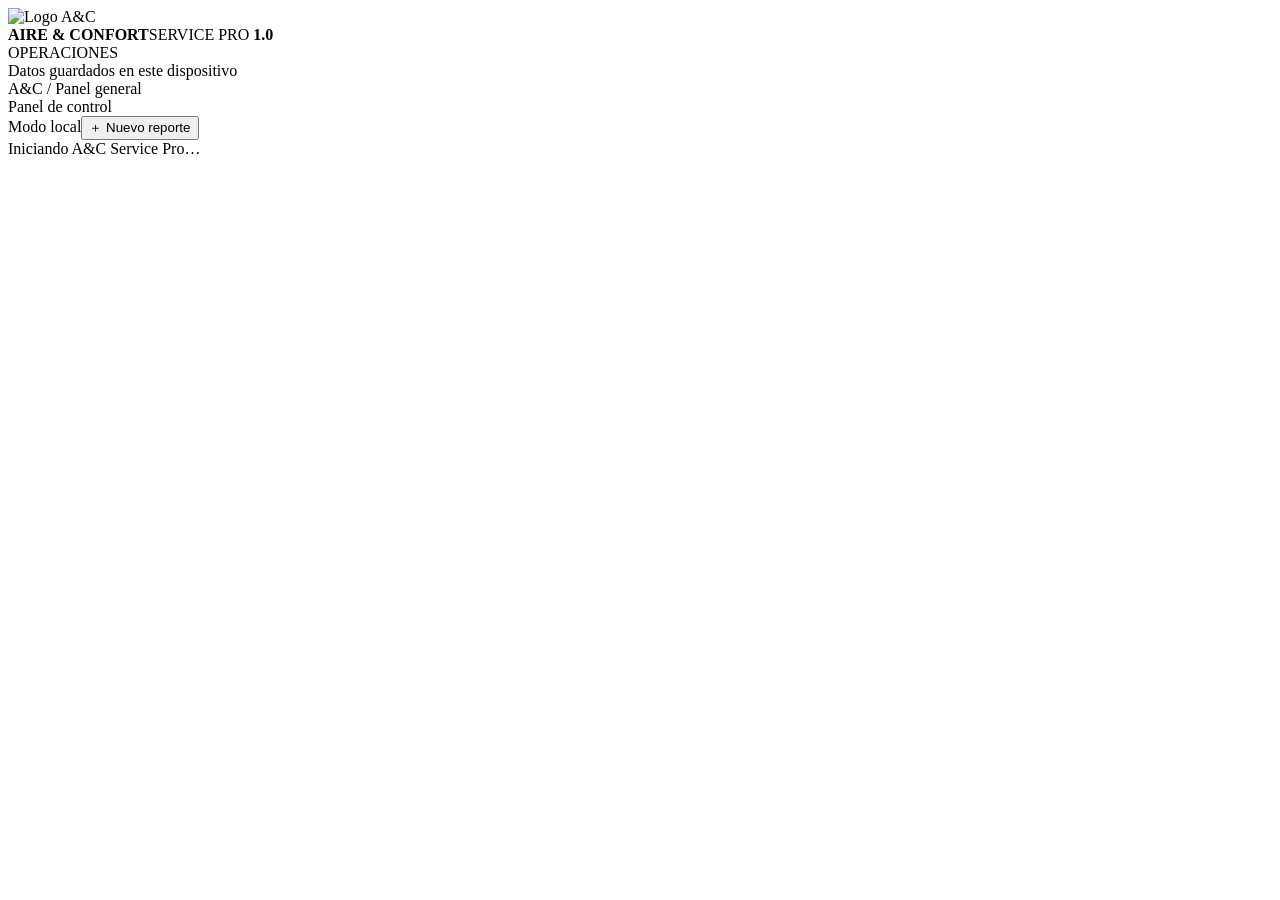
==== index.html @ eadeb7ac "Add files via upload" ====
<!doctype html>
<html lang="es">
<head>
  <meta charset="utf-8">
  <meta name="viewport" content="width=device-width,initial-scale=1,viewport-fit=cover">
  <meta name="theme-color" content="#081426">
  <meta name="description" content="Aire Acondicionado y Confort: reportes de servicio HVAC con respaldo fotográfico, firmas y control de clientes. Funciona sin conexión.">
  <meta name="application-name" content="A&C Service Pro">
  <meta name="apple-mobile-web-app-capable" content="yes">
  <meta name="apple-mobile-web-app-status-bar-style" content="black-translucent">
  <link rel="manifest" href="manifest.webmanifest">
  <link rel="icon" href="assets/icon.svg" type="image/svg+xml">
  <link rel="stylesheet" href="styles.css">
  <title>A&C Service Pro · Aire Acondicionado y Confort</title>
</head>
<body>
  <div id="app">
    <aside class="sidebar" id="sidebar">
      <div class="brand-box">
        <div class="logo-wrapper"><img src="assets/icon.svg" alt="Logo A&C"></div>
        <div class="brand-name"><strong>AIRE & CONFORT</strong><span>SERVICE PRO <b>1.0</b></span></div>
      </div>
      <div class="side-caption">OPERACIONES</div>
      <nav class="side-nav" aria-label="Menú principal" id="desktopNav"></nav>
      <div class="side-spacer"></div>
      <div class="side-bottom"><span class="connection-dot"></span> <span>Datos guardados en este dispositivo</span></div>
    </aside>
    <div class="workspace">
      <header class="topbar">
        <div class="top-heading"><div class="crumb">A&C / <span id="crumbCurrent">Panel general</span></div><div class="top-title" id="topTitle">Panel de control</div></div>
        <div class="top-right"><span class="offline-chip" title="Funciona sin internet"><span class="connection-dot"></span> Modo local</span><button class="btn btn-primary top-create" data-action="new-report"><span>＋</span> Nuevo reporte</button></div>
      </header>
      <main class="main-content" id="mainContent"><div class="loading">Iniciando A&C Service Pro…</div></main>
    </div>
    <nav class="mobile-nav" aria-label="Navegación inferior" id="mobileNav"></nav>
    <div id="toast" class="toast" role="status" aria-live="polite"></div>
    <div id="printArea" aria-hidden="true"></div>
  </div>
  <script src="app.js" defer></script>
</body>
</html>
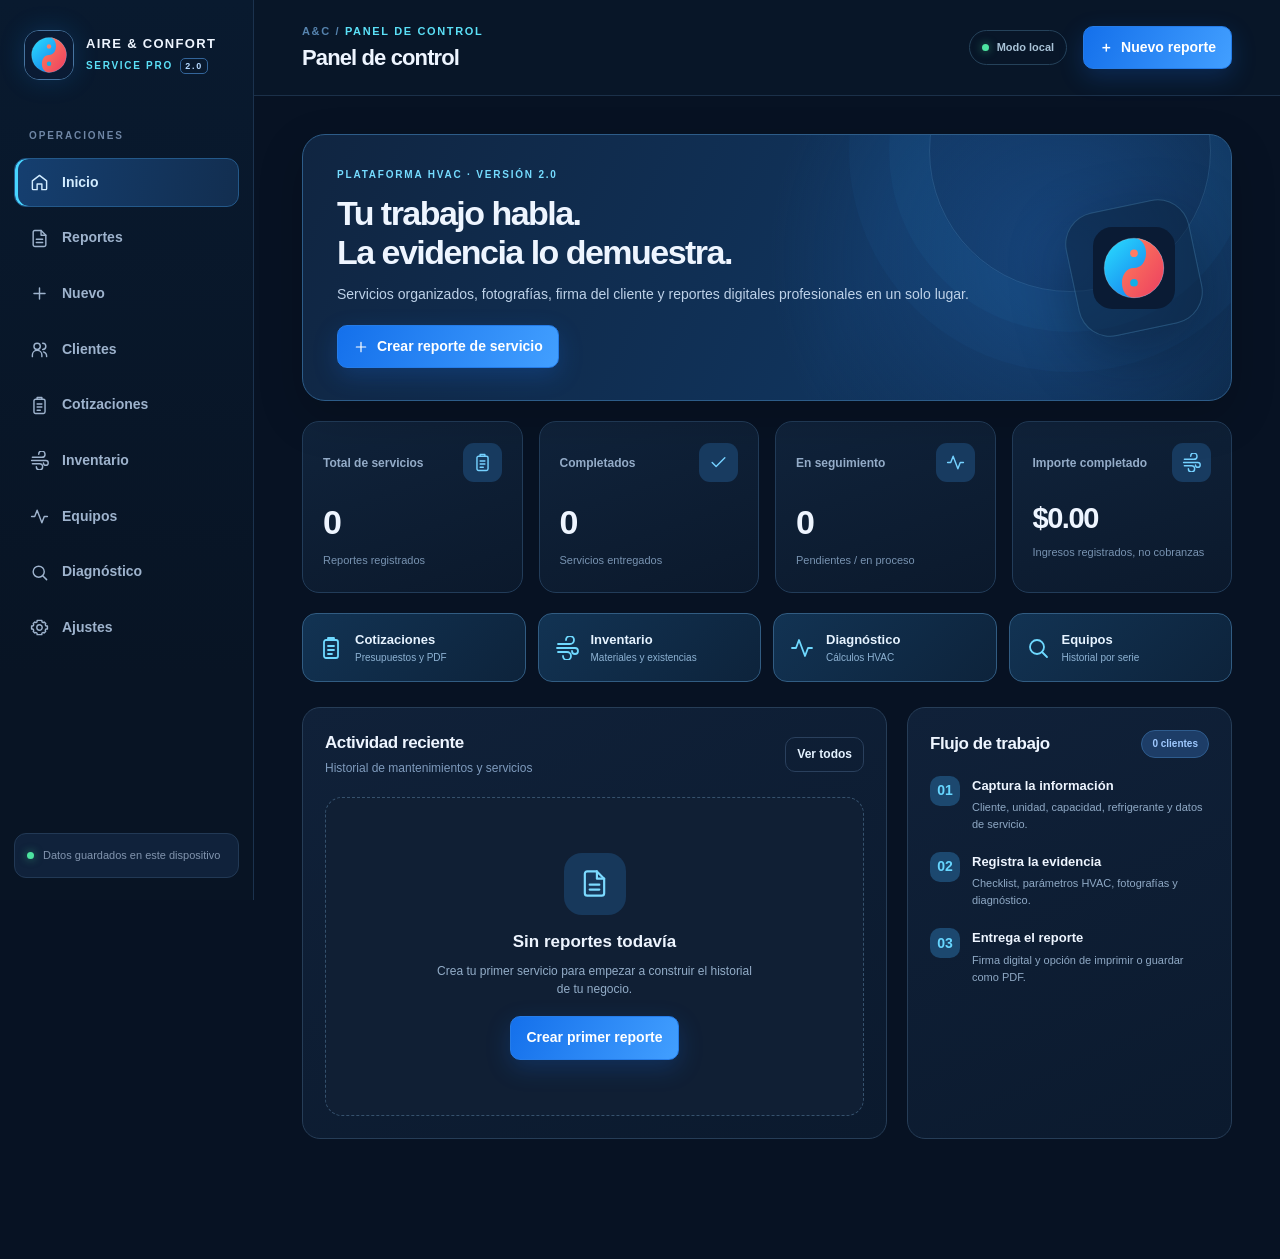
==== commit e18549eb: "Add files via upload" ====
--- a/index.html
+++ b/index.html
@@ -9,16 +9,34 @@
   <meta name="apple-mobile-web-app-capable" content="yes">
   <meta name="apple-mobile-web-app-status-bar-style" content="black-translucent">
   <link rel="manifest" href="manifest.webmanifest">
-  <link rel="icon" href="assets/icon.svg" type="image/svg+xml">
-  <link rel="stylesheet" href="styles.css">
-  <title>A&C Service Pro · Aire Acondicionado y Confort</title>
+  <link rel="icon" href="[data-uri]" type="image/svg+xml">
+  <style>
+:root{--bg:#071223;--side:#091629;--surface:#0d1b30;--surface-2:#11223a;--surface-3:#172c46;--stroke:#263a56;--muted:#95abc5;--ink:#eef5ff;--cyan:#5be0f7;--blue:#398bf9;--royal:#2469ed;--green:#4de4a0;--amber:#ffc873;--red:#ff6880;--radius:18px;--shadow:0 16px 45px rgba(0,0,0,.18)}
+*{box-sizing:border-box}html{min-height:100%;scroll-behavior:smooth}body{margin:0;background:var(--bg);color:var(--ink);font:14px/1.55 Inter,-apple-system,BlinkMacSystemFont,"Segoe UI",Roboto,Arial,sans-serif}button,input,textarea,select{font:inherit}button{cursor:pointer}a{color:inherit;text-decoration:none}img{max-width:100%}button:focus-visible,input:focus-visible,textarea:focus-visible,select:focus-visible{outline:2px solid var(--cyan);outline-offset:3px}h1,h2,h3,p{margin-top:0}.muted{color:var(--muted)}.small{font-size:12px}.hide{display:none!important}.mono{font-variant-numeric:tabular-nums;letter-spacing:.02em}.overline{font-size:10px;letter-spacing:.18em;text-transform:uppercase;color:var(--muted);font-weight:800}.sidebar{width:254px;position:fixed;inset:0 auto 0 0;display:flex;flex-direction:column;background:linear-gradient(180deg,#091a2f,#081424 75%);border-right:1px solid #1b324e;padding:30px 14px 22px;z-index:30}.brand-box{display:flex;gap:12px;align-items:center;padding:0 10px;margin-bottom:48px}.logo-wrapper{height:50px;width:50px;border:1px solid #4774a0;box-shadow:0 0 26px #1594ff2e;border-radius:15px;overflow:hidden;flex-shrink:0}.logo-wrapper img{width:100%;height:100%}.brand-name{min-width:0;line-height:1.45}.brand-name strong{display:block;white-space:nowrap;letter-spacing:.1em;font-size:13px}.brand-name span{font-size:10px;color:var(--cyan);letter-spacing:.17em;font-weight:800}.brand-name b{border:1px solid #33659a;border-radius:5px;font-size:9px;padding:2px 4px;margin-left:3px;color:#b5d9ff}.side-caption{padding:0 15px 14px;font-size:10px;letter-spacing:.19em;color:#6f86a5;font-weight:800}.side-nav{display:grid;gap:6px}.nav-item{width:100%;display:flex;align-items:center;gap:13px;padding:13px 15px;border:1px solid transparent;background:transparent;color:#9eb3cd;text-align:left;border-radius:12px;font-weight:650}.nav-item:hover{background:#132743;color:white}.nav-item.active{color:#d2ecff;background:linear-gradient(100deg,#153f70,#122e50);border-color:#24598a;box-shadow:inset 3px 0 0 #48d5ff}.nav-item svg{width:19px;height:19px}.side-spacer{flex:1}.side-bottom{font-size:11px;color:#8295af;display:flex;align-items:center;gap:9px;background:#10223b;padding:13px 12px;border:1px solid #223955;border-radius:12px}.connection-dot{display:inline-block;width:7px;height:7px;background:var(--green);border-radius:50%;box-shadow:0 0 8px #46e39988;flex-shrink:0}.workspace{min-height:100vh;margin-left:254px}.topbar{min-height:96px;border-bottom:1px solid #1b3049;display:flex;align-items:center;justify-content:space-between;padding:23px clamp(20px,4vw,48px);background:#09172abf;gap:18px}.crumb{font-size:11px;text-transform:uppercase;letter-spacing:.15em;font-weight:800;color:#5683ae}.crumb span{color:var(--cyan)}.top-title{font-size:22px;font-weight:800;letter-spacing:-.04em;line-height:1.2;margin-top:5px}.top-right{display:flex;align-items:center;gap:16px}.offline-chip{display:inline-flex;align-items:center;gap:8px;border:1px solid #25425a;color:#a9c3d7;padding:8px 12px;border-radius:999px;font-size:11px;font-weight:700}.main-content{max-width:1460px;margin:0 auto;padding:clamp(18px,3vw,40px) clamp(18px,4vw,48px) 100px}.btn{border:1px solid #345273;background:#162e4d;color:#e4f2ff;border-radius:10px;padding:10px 15px;min-height:41px;display:inline-flex;align-items:center;justify-content:center;gap:8px;font-weight:750;transition:.16s}.btn:hover{filter:brightness(1.14);transform:translateY(-1px)}.btn-primary{border-color:#257ce8;background:linear-gradient(115deg,#1470eb,#429fff);color:white;box-shadow:0 8px 25px #1979ff35}.btn-success{background:#123e38;color:#7ef5c0;border-color:#1d675b}.btn-danger{border-color:#653348;background:#3b1d31;color:#ff9aaa}.btn-ghost{border-color:#2a405d;background:transparent}.btn-light{background:#f3f7fd;color:#193c63;border-color:#e1e9f5}.btn-sm{padding:7px 11px;min-height:32px;font-size:12px}.btn-icon{width:40px;padding:9px}.btn svg{width:16px;height:16px}.hero{position:relative;overflow:hidden;display:flex;align-items:center;justify-content:space-between;background:radial-gradient(circle at 82% 46%,#1c53969e,transparent 38%),linear-gradient(115deg,#102541,#10335b 60%,#0c2541);border:1px solid #2d5c88;border-radius:23px;padding:32px 34px;min-height:194px;box-shadow:var(--shadow)}.hero:before{content:"";position:absolute;width:280px;height:280px;border:1px solid #73c6f62c;border-radius:50%;right:20px;top:-125px;box-shadow:0 0 0 40px #369deb0d,0 0 0 80px #369deb0a}.hero-copy{position:relative;z-index:1;max-width:650px}.hero .overline{color:#75dcff}.hero h1{font-size:clamp(22px,3.2vw,34px);letter-spacing:-.045em;line-height:1.15;margin:11px 0 12px}.hero p{color:#bed2e9;margin-bottom:19px}.hero-mark{position:relative;z-index:1;display:flex;align-items:center;justify-content:center;background:#0a213a80;width:126px;height:126px;border:1px solid #4c89b563;border-radius:32px;transform:rotate(-12deg);flex-shrink:0;box-shadow:0 20px 60px #040e1d66}.hero-mark img{height:82px;width:82px;transform:rotate(12deg)}.stat-grid{display:grid;grid-template-columns:repeat(4,minmax(0,1fr));gap:16px;margin:20px 0 26px}.stat-card{padding:21px 20px;background:linear-gradient(160deg,#10233b,#0b192c);border:1px solid #223c59;border-radius:17px;min-width:0}.stat-head{display:flex;justify-content:space-between;gap:8px;align-items:center;font-size:12px;color:#94acc8;font-weight:750}.stat-icon{background:#183b60;color:#75d1ff;border-radius:11px;padding:10px;display:grid;place-items:center}.stat-icon svg{width:19px;height:19px}.stat-card strong{font-size:clamp(24px,3vw,34px);letter-spacing:-.05em;display:block;margin-top:14px;font-weight:800}.stat-card>small{color:#7893b1;font-size:11px}.content-grid{display:grid;grid-template-columns:minmax(0,1.8fr) minmax(270px,1fr);gap:20px}.panel{background:linear-gradient(155deg,#102139,#0b1a2e);border:1px solid #263d57;border-radius:18px;padding:22px;margin-bottom:20px;min-width:0}.panel-head{display:flex;gap:15px;align-items:center;justify-content:space-between;margin-bottom:18px;flex-wrap:wrap}.panel h2{font-size:17px;letter-spacing:-.025em;margin:0}.panel-sub{color:#7f9bbd;font-size:12px}.list-stack{display:grid;gap:10px}.report-list-item{display:flex;align-items:center;gap:15px;background:#11243d;border:1px solid #223b58;border-radius:13px;padding:13px}.report-list-item:hover{border-color:#37638e}.report-monogram{height:44px;width:44px;flex-shrink:0;border-radius:12px;display:grid;place-items:center;color:#a8dbff;background:#1b3c60;font-weight:900}.report-item-main{min-width:0;flex:1}.report-item-main strong{font-size:13px;display:block;overflow:hidden;text-overflow:ellipsis;white-space:nowrap}.report-item-main p{margin:2px 0 0;color:#8ea9c7;font-size:11px;overflow:hidden;text-overflow:ellipsis;white-space:nowrap}.report-item-meta{display:flex;align-items:flex-end;flex-direction:column;gap:4px}.report-item-meta small{color:#7995b3;font-size:11px}.badge{font-size:10px;display:inline-flex;align-items:center;gap:5px;white-space:nowrap;padding:5px 10px;border-radius:99px;font-weight:850}.badge.green{background:#12483e;color:#69ecb2;border:1px solid #266a58}.badge.blue{background:#1d3d67;color:#9fc9ff;border:1px solid #2e5c8e}.badge.amber{background:#4b3926;color:#ffe0a7;border:1px solid #6e542b}.badge.red{background:#4a2937;color:#ffafbf;border:1px solid #763849}.quick-steps{display:grid;gap:16px}.step{display:flex;gap:12px;align-items:flex-start}.step-num{height:30px;width:30px;border-radius:10px;display:grid;place-items:center;background:#1c486f;color:#67d6ff;font-weight:850;flex-shrink:0}.step strong{display:block;font-size:13px}.step p{font-size:11px;color:#8fa9c5;margin:3px 0}.section-header{display:flex;align-items:end;justify-content:space-between;gap:12px;flex-wrap:wrap;margin-bottom:20px}.section-header h1{font-size:25px;letter-spacing:-.04em;line-height:1.2;margin:0 0 5px}.section-header p{color:var(--muted);margin:0;font-size:12px}.section-actions{display:flex;gap:9px;flex-wrap:wrap}.search-row{display:flex;gap:10px;flex-wrap:wrap;margin:0 0 20px}.search-input{position:relative;flex:1;min-width:220px}.search-input input{padding-left:40px}.search-icon{position:absolute;top:12px;left:13px;color:#718dab;width:17px;height:17px}.tabs{display:flex;flex-wrap:wrap;gap:5px;padding:5px;background:#10233b;border:1px solid #2a415d;border-radius:12px}.tab{border:0;padding:8px 12px;font-size:12px;border-radius:8px;background:transparent;color:#9eb3ca;font-weight:750}.tab.active{background:#24527d;color:white}.report-cards{display:grid;grid-template-columns:repeat(2,minmax(0,1fr));gap:15px}.report-card{background:linear-gradient(155deg,#122744,#0d1d31);border:1px solid #2a425e;border-radius:17px;padding:20px;min-width:0}.report-card-top{display:flex;justify-content:space-between;gap:8px;align-items:flex-start}.report-card small{color:#789bbb}.report-card h3{font-size:18px;letter-spacing:-.025em;margin:12px 0 2px;line-height:1.2}.report-card .equipment-line{color:#a1b6d0;font-size:12px;min-height:25px}.report-card-divider{height:1px;background:#2b435e;margin:16px 0}.card-detail{display:flex;justify-content:space-between;gap:15px;margin:6px 0;color:#9ab0ca;font-size:12px}.card-detail b{color:#d9e9fc;font-weight:700;text-align:right;max-width:65%;overflow:hidden;text-overflow:ellipsis}.report-card-actions{display:flex;gap:8px;flex-wrap:wrap;margin-top:15px}.editor-layout{display:grid;grid-template-columns:minmax(0,1fr) 296px;gap:19px;align-items:start}.form-section{background:linear-gradient(155deg,#10223b,#0c1c30);border:1px solid #263f5d;border-radius:18px;padding:24px;margin-bottom:18px}.form-section-head{display:flex;align-items:center;gap:13px;margin-bottom:22px}.form-icon{width:39px;height:39px;display:grid;place-items:center;background:#193e63;color:#5ed7ff;border-radius:12px;flex-shrink:0}.form-icon svg{width:19px}.form-section-head h2{margin:0;font-size:16px}.form-section-head p{margin:2px 0 0;color:#829ebb;font-size:11px}.form-grid{display:grid;grid-template-columns:repeat(2,minmax(0,1fr));gap:15px}.form-grid.three{grid-template-columns:repeat(3,minmax(0,1fr))}.form-field{min-width:0}.form-field.full{grid-column:1/-1}.form-field label{display:block;font-size:11px;letter-spacing:.035em;font-weight:750;color:#b8cde4;margin-bottom:7px}.form-field label .required{color:#f98796}.input,.select,.textarea{display:block;width:100%;border:1px solid #304d6b;background:#0b1b2f;color:#ecf5ff;border-radius:10px;padding:11px 12px;min-height:43px;outline:0;transition:border-color .15s}.input:focus,.select:focus,.textarea:focus{border-color:#479fe9;box-shadow:0 0 0 3px #2089f51e}.input::placeholder,.textarea::placeholder{color:#68839d}.textarea{min-height:85px;resize:vertical}.input[type=date]{color-scheme:dark}.select{appearance:auto}.helper{font-size:11px;color:#7e9ab8;margin-top:6px}.side-summary{position:sticky;top:20px}.side-summary .summary-box{border:1px solid #2d4a6b;background:linear-gradient(140deg,#132c4a,#0c1d32);border-radius:18px;padding:21px;margin-bottom:18px}.summary-box h3{font-size:14px;margin:0 0 13px}.summary-row{display:flex;justify-content:space-between;gap:8px;margin:13px 0;font-size:12px}.summary-row span{color:#89a4c1}.summary-row strong{max-width:58%;text-align:right;overflow:hidden;text-overflow:ellipsis}.summary-sep{height:1px;background:#2b4560;margin:16px 0}.side-actions{display:grid;gap:10px}.side-actions .btn{width:100%}.check-toolbar{display:flex;justify-content:space-between;gap:10px;align-items:center;flex-wrap:wrap;margin-bottom:13px}.progress-track{height:7px;border-radius:100px;background:#223b55;overflow:hidden;margin-bottom:18px}.progress-track div{height:100%;background:linear-gradient(90deg,#31bafa,#45e7a4);transition:width .2s}.checklist{display:grid;gap:8px}.check-item{display:flex;align-items:center;gap:10px;background:#0c2036;border:1px solid #243e5c;border-radius:10px;padding:10px 12px}.check-item label{flex:1;display:flex;align-items:flex-start;gap:10px;font-size:12px;cursor:pointer}.check-item input{accent-color:#24c18d;height:17px;width:17px;flex-shrink:0;margin:0}.check-item input:checked+span{color:#b6dfd2}.check-item button{border:0;background:transparent;color:#829fbb;padding:3px}.check-item button:hover{color:#ff8e9f}.check-add{display:flex;gap:8px;margin-top:12px}.check-add input{flex:1}.photo-grid{display:grid;grid-template-columns:repeat(3,minmax(0,1fr));gap:12px}.photo-tile{position:relative;min-width:0;overflow:hidden;border-radius:13px;background:#152b43;border:1px solid #304967}.photo-tile img{width:100%;height:130px;object-fit:cover;display:block}.photo-tile .photo-caption{font-size:11px;padding:8px 10px;overflow:hidden;text-overflow:ellipsis;white-space:nowrap}.photo-remove{position:absolute;right:8px;top:8px;background:#061429cc;border:1px solid #5b6f88;border-radius:8px;color:white;padding:4px 8px}.photo-upload{border:1px dashed #4a7297;background:#122a44;border-radius:14px;padding:17px;display:flex;flex-direction:column;justify-content:center;align-items:center;gap:10px;min-height:160px;text-align:center;color:#9fb9d2;cursor:pointer}.photo-upload svg{width:25px;height:25px;color:#56d5ff}.photo-upload strong{font-size:12px;color:#e1effe}.photo-upload small{font-size:10px}.signature-pad{height:169px;border:1px dashed #5c7898;border-radius:12px;background:white;overflow:hidden}.signature-pad canvas{width:100%;height:100%;touch-action:none;display:block;cursor:crosshair}.signature-footer{display:flex;justify-content:space-between;align-items:center;margin-top:9px;gap:10px;color:#7c9abd;font-size:11px}.tip-box{border:1px solid #345a72;border-radius:13px;background:#102940;padding:14px;color:#a3bfd7;font-size:12px}.tip-box strong{color:#b6e7ff}.empty-state{padding:55px 20px;text-align:center;background:#101f34;border:1px dashed #35516d;border-radius:17px}.empty-state .empty-art{width:62px;height:62px;border-radius:18px;background:#17385b;display:grid;place-items:center;margin:0 auto 14px;color:#7cdaff}.empty-art svg{width:29px;height:29px}.empty-state h3{margin:0 0 7px;font-size:17px}.empty-state p{font-size:12px;color:#93adc8;max-width:330px;margin:0 auto 17px}.client-grid{display:grid;grid-template-columns:repeat(3,minmax(0,1fr));gap:15px}.client-card{background:#10223a;border:1px solid #28415c;border-radius:17px;padding:20px}.client-avatar{display:grid;place-items:center;width:45px;height:45px;background:#1d456e;border-radius:14px;color:#8cd2ff;font-weight:850;margin-bottom:12px}.client-card h3{font-size:15px;margin:0 0 3px}.client-card p{margin:5px 0;font-size:12px;color:#90a9c5;word-break:break-word}.client-card .btn{margin-top:12px;width:100%}.settings-layout{display:grid;grid-template-columns:minmax(0,1fr) 320px;gap:20px}.setting-logo{width:100px;height:100px;object-fit:contain;background:#102a45;border:1px solid #2b5681;border-radius:23px;padding:10px}.settings-actions{display:grid;gap:10px}.settings-actions .btn{justify-content:flex-start}.preview-toolbar{display:flex;justify-content:space-between;gap:9px;flex-wrap:wrap;margin:0 0 17px}.preview-outer{background:#263449;border:1px solid #415470;border-radius:18px;padding:clamp(10px,2vw,28px);overflow:auto}.sheet{color:#1d354a;background:white;max-width:800px;min-height:1000px;margin:0 auto;padding:38px 42px;box-shadow:0 16px 55px #02091244;font:12px/1.5 Arial,Helvetica,sans-serif;overflow:hidden}.sheet *{box-sizing:border-box}.sheet strong{font-weight:800}.sheet-head{display:flex;align-items:center;justify-content:space-between;border-bottom:3px solid #1b72b9;padding-bottom:19px;gap:16px}.sheet-brand{display:flex;align-items:center;gap:11px}.sheet-logo{width:51px;height:51px;object-fit:contain}.sheet-brand strong{display:block;color:#122a41;font-size:16px;letter-spacing:.05em;line-height:1.2}.sheet-brand span{display:block;color:#567085;font-size:9px;margin-top:5px}.sheet-report-meta{text-align:right;white-space:nowrap}.sheet-report-meta h2{margin:0;color:#116bb4;font-size:20px;letter-spacing:-.03em}.sheet-report-meta div{color:#5a7184;font-size:10px}.sheet-report-meta p{margin:4px 0 0}.sheet-header-note{display:flex;justify-content:space-between;gap:8px;align-items:center;margin:17px 0}.sheet-kicker{font-size:10px;letter-spacing:.1em;font-weight:800;color:#667f98}.sheet-status{border-radius:99px;padding:5px 10px;background:#dff8ec;color:#167352;font-size:10px;font-weight:800}.sheet-status.progress{background:#fff0d6;color:#97600d}.sheet-section{margin:18px 0 0;break-inside:avoid-page}.sheet-section h3{font-size:11px;background:#eaf3fd;border-left:3px solid #1a78bc;color:#15598d;letter-spacing:.04em;text-transform:uppercase;padding:6px 10px;margin:0 0 10px}.sheet-details{display:grid;grid-template-columns:1fr 1fr;gap:8px 20px}.sheet-field{font-size:11px;line-height:1.4;min-width:0;overflow-wrap:anywhere}.sheet-field b{display:block;color:#77889c;font-size:9px;text-transform:uppercase;font-weight:700;letter-spacing:.04em}.sheet-field span{color:#1a3650}.sheet-table{border-collapse:collapse;width:100%;font-size:10px}.sheet-table th{background:#eef4fa;text-align:left;color:#385c7c;padding:7px;border:1px solid #dbe6f2}.sheet-table td{padding:7px;border:1px solid #dbe6f2;overflow-wrap:anywhere}.sheet-checks{display:grid;grid-template-columns:1fr 1fr;gap:4px 12px}.sheet-check{display:flex;gap:6px;align-items:flex-start;font-size:10px}.sheet-check .done{color:#1ca270}.sheet-check .no{color:#95a3ae}.sheet-condition{display:flex;flex-wrap:wrap;gap:5px}.sheet-condition span{padding:4px 9px;border:1px solid #d9e4ec;color:#8ca2b4;border-radius:5px;font-size:9px;font-weight:700}.sheet-condition .selected{color:#fff;background:#187eb6;border-color:#187eb6}.sheet-photos{display:grid;grid-template-columns:repeat(3,minmax(0,1fr));gap:9px}.sheet-photo{border:1px solid #dce5ec;border-radius:5px;overflow:hidden;break-inside:avoid}.sheet-photo img{width:100%;height:124px;object-fit:cover;display:block}.sheet-photo div{font-size:9px;color:#5f7a8c;padding:4px 6px}.sheet-notes{font-size:11px;color:#30475f;white-space:pre-wrap;overflow-wrap:anywhere;min-height:17px}.sheet-sign-row{display:flex;justify-content:space-between;align-items:end;gap:20px;margin-top:23px}.sheet-signature{width:190px;text-align:center;border-top:1px solid #b5c9d9;padding-top:5px;font-size:10px;color:#678093;position:relative;margin-top:48px}.sheet-signature img{position:absolute;bottom:22px;max-width:170px;max-height:75px;left:50%;transform:translateX(-50%)}.sheet-price{font-size:13px;font-weight:800;color:#1266a7}.sheet-footer{margin-top:25px;border-top:2px solid #d7e8f5;padding-top:11px;text-align:center;font-size:9px;color:#58728c}.toast{position:fixed;z-index:100;bottom:25px;left:50%;transform:translate(-50%,30px);background:#ecf9ff;color:#123250;padding:12px 20px;box-shadow:0 14px 35px #0007;border-radius:12px;font-weight:800;opacity:0;pointer-events:none;transition:.2s;max-width:90%;text-align:center}.toast.show{opacity:1;transform:translate(-50%,0)}#printArea{display:none}.mobile-nav{display:none}.loading{color:#97b5d0;text-align:center;padding:60px}.inline-alert{margin-top:9px;color:#93cde8;font-size:11px}.field-end{display:flex;justify-content:flex-end;gap:8px;flex-wrap:wrap;margin-top:16px}.mini-line{display:flex;gap:12px;align-items:center;flex-wrap:wrap}.simple-placeholder{padding:12px;border:1px solid #30455f;color:#819eba;border-radius:10px;background:#0d2036;font-size:12px}
+@media(max-width:1190px){.sidebar{width:215px}.brand-name strong{font-size:11px}.workspace{margin-left:215px}.editor-layout{grid-template-columns:minmax(0,1fr) 250px}.stat-grid{gap:10px}.stat-card{padding:16px}.client-grid{grid-template-columns:repeat(2,1fr)}}
+@media(max-width:950px){.sidebar{display:none}.workspace{margin-left:0}.mobile-nav{display:flex;position:fixed;bottom:0;left:0;right:0;z-index:50;background:#09172bf0;backdrop-filter:blur(16px);border-top:1px solid #29425d;min-height:70px;padding:7px 10px max(7px,env(safe-area-inset-bottom));justify-content:space-around;gap:4px}.mobile-nav .nav-item{flex:1;flex-direction:column;gap:2px;padding:6px 4px;font-size:10px;text-align:center;justify-content:center;border-radius:9px}.mobile-nav .nav-item.active{box-shadow:inset 0 2px 0 #48d5ff}.mobile-nav .nav-item svg{height:19px}.main-content{padding-bottom:115px}.toast{bottom:90px}.editor-layout{grid-template-columns:1fr}.side-summary{position:static;display:grid;grid-template-columns:1fr 1fr;gap:15px}.side-summary .summary-box{margin-bottom:0}.settings-layout{grid-template-columns:1fr}.settings-actions{grid-template-columns:repeat(2,1fr)}.content-grid{grid-template-columns:1fr}}
+@media(max-width:620px){.topbar{padding:15px 16px;min-height:74px}.top-title{font-size:18px}.offline-chip{display:none}.top-create{font-size:0;padding:9px 14px}.top-create span{font-size:23px;line-height:17px}.main-content{padding:18px 13px 113px}.hero{padding:24px 20px;min-height:200px}.hero h1{font-size:25px;max-width:275px}.hero p{max-width:250px;font-size:12px}.hero-mark{width:69px;height:69px;border-radius:17px;align-self:flex-start;transform:rotate(-11deg);margin-top:-2px}.hero-mark img{height:45px;width:45px}.stat-grid{grid-template-columns:1fr 1fr;gap:10px;margin-top:13px}.stat-card{padding:15px 13px}.stat-card strong{font-size:26px;margin-top:8px}.stat-head{font-size:11px}.stat-icon{padding:7px}.stat-card>small{font-size:10px}.panel{padding:17px}.report-cards,.client-grid{grid-template-columns:1fr}.form-section{padding:18px 15px}.form-grid.three{grid-template-columns:1fr 1fr}.form-grid{gap:12px}.form-field.full-mobile{grid-column:1/-1}.side-summary{grid-template-columns:1fr}.photo-grid{grid-template-columns:repeat(2,1fr)}.photo-tile img{height:115px}.photo-upload{min-height:145px}.section-header h1{font-size:23px}.sheet{padding:18px 15px;min-height:800px}.sheet-brand strong{font-size:11px}.sheet-brand span{font-size:8px}.sheet-logo{width:36px;height:36px}.sheet-report-meta h2{font-size:14px}.sheet-report-meta div{font-size:8px}.sheet-section{margin-top:13px}.sheet-photo img{height:88px}.sheet-details{gap:7px 12px}.sheet-checks{grid-template-columns:1fr 1fr}.sheet-footer{font-size:8px}.preview-outer{padding:3px}.tabs{width:100%;justify-content:center}.search-input{flex:1 1 100%}.settings-actions{grid-template-columns:1fr}.report-list-item{gap:10px;padding:10px}.report-item-meta{min-width:80px}.report-monogram{height:38px;width:38px}.report-item-main p{font-size:10px}}
+@media print{@page{size:A4;margin:10mm}html,body{background:#fff!important;color:#222!important;margin:0!important;padding:0!important}#app>*:not(#printArea){display:none!important}#printArea{display:block!important;position:static!important;margin:0!important;padding:0!important;background:#fff!important}#printArea .sheet{max-width:none!important;min-height:0!important;box-shadow:none!important;padding:0!important;margin:0!important;overflow:visible!important;font-size:10px!important}#printArea .sheet-section{margin-top:12px}#printArea .sheet-photos img{height:110px}#printArea .sheet-footer{margin-top:15px}.sheet-section,.sheet-photo,.sheet-head{break-inside:avoid-page}}
+
+.photo-caption-input{border:0!important;border-radius:0!important;padding:8px 10px!important;min-height:33px!important;font-size:11px!important;background:#152b43!important;color:#d6e9ff!important;box-shadow:none!important}
+/* A&C Service Pro 2.0 — módulos comerciales y diagnósticos */
+.quicklinks-v2{display:grid;grid-template-columns:repeat(4,minmax(0,1fr));gap:12px;margin:-6px 0 25px}.quicklink-v2{display:flex;align-items:center;gap:12px;min-width:0;text-align:left;padding:16px;background:linear-gradient(135deg,#123353,#0d233b);color:#e6f3ff;border:1px solid #315c82;border-radius:14px;cursor:pointer;transition:.2s}.quicklink-v2:hover,.tool-card:hover{background:#1b4066;transform:translateY(-2px)}.quicklink-v2 svg{width:24px;height:24px;color:#6fd9ff;flex-shrink:0}.quicklink-v2 span{min-width:0}.quicklink-v2 b{display:block;font-size:13px}.quicklink-v2 small{display:block;font-size:10px;color:#8eb3d4}.tool-grid{display:grid;grid-template-columns:repeat(3,minmax(0,1fr));gap:16px}.tool-card{min-height:205px;text-align:left;color:var(--ink);background:linear-gradient(155deg,#153457,#0b1d31);border:1px solid #315678;border-radius:18px;padding:23px;display:flex;flex-direction:column;align-items:flex-start;gap:10px;transition:.2s}.tool-symbol{background:#1f5282;color:#80dcff;border-radius:14px;padding:13px;display:flex}.tool-symbol svg{width:24px;height:24px}.tool-card strong{font-size:16px}.tool-card small{color:#a8bbd3;font-size:12px}.tool-arrow{color:#6bd6ff;font-size:11px;margin-top:auto;font-weight:800}.note-strip{display:flex;align-items:flex-start;gap:10px;background:#102841;border:1px solid #285577;color:#a9c8e3;padding:13px 16px;border-radius:11px;font-size:12px;margin:0 0 20px}.note-strip svg{width:18px;height:18px;flex-shrink:0}.q-line{display:grid;grid-template-columns:minmax(190px,2.5fr) 85px 90px 115px 36px;gap:10px;align-items:end;background:#0b2038;border:1px solid #29435e;padding:12px;border-radius:13px;margin-bottom:10px}.q-line label{display:block;color:#9eb9d4;font-size:11px;font-weight:750;margin-bottom:5px}.q-line .input{width:100%;min-width:0}.q-remove{height:41px;padding:7px}.value-accent{color:#66e7b9;font-size:22px}.q-wide{width:100%;margin-top:12px}.v2-narrow{max-width:880px}.inventory-card{display:flex;gap:14px;align-items:center;padding:17px;background:linear-gradient(110deg,#102743,#0b1d31);border:1px solid #284360;border-radius:15px;margin-bottom:10px}.inv-icon{width:44px;height:44px;background:#184368;border-radius:12px;display:grid;place-items:center;color:#7fd6ff;flex-shrink:0}.inv-icon svg{width:22px;height:22px}.inv-details{min-width:0;flex:1}.inv-details h3{margin:0;font-size:15px}.inv-details p{margin:3px 0;font-size:11px;color:#a9bdd6}.inv-details small{color:#7997b7;font-size:11px}.inv-quantity{min-width:116px;text-align:center;display:grid;gap:5px;justify-items:center}.inv-quantity strong{font-size:15px;white-space:nowrap}.inv-actions{display:flex;gap:5px;align-items:center;flex-wrap:wrap}.v2-stats{grid-template-columns:repeat(3,1fr)}.v2-stats .stat-card strong{font-size:clamp(21px,2.2vw,27px)}.equipment-grid{display:grid;grid-template-columns:repeat(2,minmax(0,1fr));gap:15px}.equipment-card h2{margin:8px 0 6px}.equiment-head{display:flex;gap:8px;justify-content:space-between;align-items:center}.equipment-history{margin:15px 0;border-top:1px solid #28415c}.equipment-event{display:flex;gap:6px;width:100%;justify-content:space-between;text-align:left;padding:12px 6px;background:none;border:0;border-bottom:1px solid #28415c;color:#c8e0f8;font-size:11px}.equipment-event b{white-space:nowrap;color:#6dcfff}.diag-results{display:grid;gap:10px;margin-top:15px}.diag-result{padding:13px 14px;background:#0d2845;border:1px solid #2d5070;border-radius:12px}.diag-result small{color:#9bb8d8;display:block}.diag-result strong{font-size:20px;color:#82ddff}.diag-checks{padding-left:21px;color:#c6d8ee;font-size:12px}.diag-checks li{margin:9px 0}.quote-totals{width:min(300px,100%);margin:20px 0 20px auto;font-size:12px}.quote-totals>div{display:flex;justify-content:space-between;padding:5px 12px}.quote-totals .quote-total{padding:11px 12px;background:#e0f1ff;color:#155686;font-weight:900;border-radius:6px;margin-top:5px;font-size:14px}.quote-sheet .sheet-report-meta h2{font-size:22px}.quote-sheet .sheet-checks{display:none}
+@media(max-width:1190px){.quicklinks-v2{grid-template-columns:repeat(2,1fr)}.tool-grid{grid-template-columns:repeat(2,1fr)}.q-line{grid-template-columns:minmax(130px,2fr) 70px 75px 90px 32px;gap:7px}.q-line .input{padding-left:8px;padding-right:8px}}
+@media(max-width:750px){.equipment-grid{grid-template-columns:1fr}.inventory-card{flex-wrap:wrap}.inv-details{min-width:calc(100% - 60px)}.inv-quantity{margin-left:57px}.inv-actions{margin-left:auto}.q-line{grid-template-columns:repeat(2,minmax(0,1fr));gap:10px}.q-main{grid-column:1/-1}.q-remove{grid-column:2;justify-self:end}.tool-grid{grid-template-columns:repeat(2,1fr)}.quicklinks-v2{grid-template-columns:repeat(2,1fr)}}
+@media(max-width:480px){.quicklink-v2{padding:12px 9px;gap:7px}.quicklink-v2 svg{width:20px;height:20px}.quicklink-v2 b{font-size:12px}.quicklink-v2 small{font-size:9px}.tool-grid{gap:10px}.tool-card{min-height:175px;padding:14px}.tool-card strong{font-size:14px}.tool-card small{font-size:11px}.inv-actions{margin:10px 0 0;width:100%}.inv-quantity{margin-left:57px}.note-strip{font-size:11px}}
+@media print{.quote-sheet{padding:0!important}.quote-totals{break-inside:avoid}.quote-sheet .sheet-section{break-inside:avoid-page}}
+.quote-pick{display:flex;gap:9px;margin-bottom:13px;align-items:center}.quote-pick .select{flex:1;min-width:0}@media(max-width:620px){.quote-pick{flex-direction:column}.quote-pick .btn,.quote-pick .select{width:100%}.quote-sheet .sheet-table th:nth-child(3),.quote-sheet .sheet-table td:nth-child(3){display:none}.quote-sheet .sheet-table td{font-size:9px;padding:5px 3px}.quote-sheet .sheet-table td:nth-child(n+4){white-space:nowrap;font-size:8px}.quote-sheet .sheet-table th{padding:5px 3px}}
+@media print{.quote-sheet .sheet-table th:nth-child(3),.quote-sheet .sheet-table td:nth-child(3){display:table-cell!important}}
+
+</style>
+  <title>A&C Service Pro 2.0 · Aire Acondicionado y Confort</title>
 </head>
 <body>
   <div id="app">
     <aside class="sidebar" id="sidebar">
       <div class="brand-box">
-        <div class="logo-wrapper"><img src="assets/icon.svg" alt="Logo A&C"></div>
-        <div class="brand-name"><strong>AIRE & CONFORT</strong><span>SERVICE PRO <b>1.0</b></span></div>
+        <div class="logo-wrapper"><img src="[data-uri]" alt="Logo A&C"></div>
+        <div class="brand-name"><strong>AIRE & CONFORT</strong><span>SERVICE PRO <b>2.0</b></span></div>
       </div>
       <div class="side-caption">OPERACIONES</div>
       <nav class="side-nav" aria-label="Menú principal" id="desktopNav"></nav>
@@ -36,6 +54,184 @@
     <div id="toast" class="toast" role="status" aria-live="polite"></div>
     <div id="printArea" aria-hidden="true"></div>
   </div>
-  <script src="app.js" defer></script>
+  <script>
+/* A&C Service Pro 2.0 — sin dependencias ni servicios remotos */
+(() => {
+'use strict';
+const $ = (q, root = document) => root.querySelector(q);
+const $$ = (q, root = document) => [...root.querySelectorAll(q)];
+const nowLocal = () => { const d = new Date(); return `${d.getFullYear()}-${String(d.getMonth()+1).padStart(2,'0')}-${String(d.getDate()).padStart(2,'0')}`; };
+const uid = () => (globalThis.crypto && crypto.randomUUID) ? crypto.randomUUID() : `${Date.now()}-${Math.random().toString(36).slice(2)}`;
+const escape = (v) => String(v ?? '').replace(/[&<>"']/g, c => ({'&':'&amp;','<':'&lt;','>':'&gt;','"':'&quot;',"'":'&#39;'}[c]));
+const money = (v) => new Intl.NumberFormat('es-MX',{style:'currency',currency:'MXN',maximumFractionDigits:2}).format(Number(v)||0);
+const dateDisplay = (s) => { if(!s) return 'Sin fecha'; const [y,m,d] = String(s).slice(0,10).split('-'); return y&&m&&d?`${d}/${m}/${y}`:String(s); };
+const initials = (s) => String(s||'AC').trim().split(/\s+/).slice(0,2).map(w=>w.charAt(0).toUpperCase()).join('');
+const short = (s, n=45) => String(s||'').length>n?String(s).slice(0,n-1)+'…':String(s||'');
+const DEFAULT_ICON = $('.logo-wrapper img')?.src || 'assets/icon.svg';
+const NAV=[{id:'dashboard',label:'Inicio',icon:'home'},{id:'reports',label:'Reportes',icon:'file'},{id:'editor',label:'Nuevo',icon:'plus'},{id:'clients',label:'Clientes',icon:'users'},{id:'quotes',label:'Cotizaciones',icon:'clipboard'},{id:'inventory',label:'Inventario',icon:'wind'},{id:'equipment',label:'Equipos',icon:'activity'},{id:'diagnostics',label:'Diagnóstico',icon:'search'},{id:'tools',label:'Más',icon:'settings'},{id:'settings',label:'Ajustes',icon:'settings'}];
+const ICONS={home:'<path d="m3 10 9-7 9 7v10a1 1 0 0 1-1 1h-5v-7H9v7H4a1 1 0 0 1-1-1z"/>',file:'<path d="M14 2H6a2 2 0 0 0-2 2v16a2 2 0 0 0 2 2h12a2 2 0 0 0 2-2V8z"/><path d="M14 2v6h6M8 13h8M8 17h8"/>',plus:'<path d="M12 5v14M5 12h14"/>',users:'<circle cx="9" cy="8" r="4"/><path d="M3 21v-2a6 6 0 0 1 12 0v2M16 4a4 4 0 0 1 0 8M17 15a6 6 0 0 1 4 6"/>',settings:'<path d="M12 15.4a3.4 3.4 0 1 0 0-6.8 3.4 3.4 0 0 0 0 6.8z"/><path d="M19.4 15a1.6 1.6 0 0 0 .3 1.8l.1.1-2 2-.1-.1a1.6 1.6 0 0 0-1.8-.3 1.6 1.6 0 0 0-1 1.5V21H9v-1a1.6 1.6 0 0 0-1-1.5 1.6 1.6 0 0 0-1.8.3l-.1.1-2-2 .1-.1a1.6 1.6 0 0 0 .3-1.8A1.6 1.6 0 0 0 3 14H2v-4h1a1.6 1.6 0 0 0 1.5-1 1.6 1.6 0 0 0-.3-1.8l-.1-.1 2-2 .1.1A1.6 1.6 0 0 0 8 5.5 1.6 1.6 0 0 0 9 4V3h6v1a1.6 1.6 0 0 0 1 1.5 1.6 1.6 0 0 0 1.8-.3l.1-.1 2 2-.1.1a1.6 1.6 0 0 0-.3 1.8A1.6 1.6 0 0 0 21 10h1v4h-1a1.6 1.6 0 0 0-1.6 1z"/>',clipboard:'<rect x="5" y="4" width="14" height="18" rx="2"/><path d="M9 4V2h6v2M9 10h6M9 14h6M9 18h4"/>',camera:'<path d="M14 4h-4L8 7H4a2 2 0 0 0-2 2v10a2 2 0 0 0 2 2h16a2 2 0 0 0 2-2V9a2 2 0 0 0-2-2h-4z"/><circle cx="12" cy="14" r="3.2"/>',activity:'<path d="M2 12h4l3-8 6 16 3-8h4"/>',check:'<path d="M4 12l5 5L20 6"/>',download:'<path d="M12 3v12m-4-4 4 4 4-4M4 17v4h16v-4"/>',upload:'<path d="M12 21V9m-4 4 4-4 4 4M4 7V3h16v4"/>',printer:'<path d="M6 9V3h12v6M6 18H4a2 2 0 0 1-2-2v-5a2 2 0 0 1 2-2h16a2 2 0 0 1 2 2v5a2 2 0 0 1-2 2h-2"/><path d="M6 15h12v7H6z"/>',trash:'<path d="M3 6h18M8 6V4h8v2M6 6l1 15h10l1-15M10 10v7M14 10v7"/>',edit:'<path d="M4 20h4l12-12-4-4L4 16zM14 6l4 4"/>',eye:'<path d="M2 12s4-7 10-7 10 7 10 7-4 7-10 7S2 12 2 12z"/><circle cx="12" cy="12" r="3"/>',phone:'<path d="M5 3h4l2 5-2.5 2c1.6 3 3.5 5 6.5 6.5L17 14l5 2v4c-1.8 2.4-6.5 1.2-12-4.3S2.6 4.8 5 3z"/>',save:'<path d="M4 3h13l4 4v14H3V3h1zM7 3v7h10V3M7 21v-8h10v8"/>',info:'<circle cx="12" cy="12" r="10"/><path d="M12 11v6M12 7h.01"/>',wind:'<path d="M3 8h12a4 4 0 1 0-4-4M2 12h18a3 3 0 1 1-3 3M3 16h9a4 4 0 1 1-4 4"/>',search:'<circle cx="11" cy="11" r="7"/><path d="m16 16 5 5"/>',share:'<circle cx="18" cy="5" r="3"/><circle cx="6" cy="12" r="3"/><circle cx="18" cy="19" r="3"/><path d="m9 11 6-5M9 13l6 5"/>'};
+const icon = (name) => `<svg viewBox="0 0 24 24" aria-hidden="true" fill="none" stroke="currentColor" stroke-width="1.8" stroke-linecap="round" stroke-linejoin="round">${ICONS[name]||ICONS.file}</svg>`;
+const TEMPLATES={
+ 'preventivo': ['Inspección visual general','Limpieza de filtros de aire','Limpieza de serpentín evaporador','Limpieza de serpentín condensador','Revisión y limpieza de turbina / ventiladores','Limpieza de charola y drenaje','Revisión de terminales y conexiones eléctricas','Verificación de voltaje y consumo eléctrico','Verificación de presiones de operación','Revisión de termostato y controles','Prueba de enfriamiento / calefacción','Registro de evidencia fotográfica'],
+ 'correctivo': ['Inspección inicial y confirmación de falla','Verificación de alimentación eléctrica','Revisión de protecciones y cableado','Verificación de controles / sensores','Revisión de compresor y ventiladores','Revisión del circuito frigorífico','Corrección / reparación realizada','Prueba de funcionamiento','Verificación de parámetros finales','Registro de evidencia fotográfica'],
+ 'instalacion': ['Revisión del lugar de instalación','Montaje y nivelación de evaporadora','Montaje y fijación de condensadora','Instalación y aislamiento de tuberías','Instalación de drenaje','Instalación eléctrica y protecciones','Prueba de hermeticidad','Vacío del circuito','Apertura de válvulas y puesta en marcha','Registro de presiones y consumo','Prueba final y entrega al cliente','Registro de evidencia fotográfica'],
+ 'diagnostico': ['Entrevista al cliente / descripción de falla','Inspección visual','Inspección de alimentación eléctrica','Revisión de compresor y ventiladores','Medición de presión y temperaturas','Revisión de componentes de control','Identificación de causa probable','Recomendación de reparación','Registro de evidencia fotográfica'],
+ 'otro': ['Inspección inicial','Ejecución del servicio','Verificación de funcionamiento','Registro de evidencia fotográfica']
+};
+const SERVICE_LABELS={preventivo:'Mantenimiento preventivo',correctivo:'Mantenimiento correctivo',instalacion:'Instalación',diagnostico:'Diagnóstico',otro:'Otro servicio'};
+const CONDITION_LABELS={optimo:'Óptimo',bueno:'Bueno',regular:'Regular',atencion:'Requiere atención',fuera:'Fuera de servicio'};
+const DEFAULT_COMPANY={name:'AIRE ACONDICIONADO Y CONFORT',tagline:'El equilibrio perfecto para tu clima',phone:'33 1076 6424',phone2:'56 1532 6488',technician:'',website:'proyectoaireyconfort-lab.github.io/aire-acondicionado-y-confort/',logo:''};
+const state={page:'dashboard',reports:[],company:{...DEFAULT_COMPANY},draft:null,selectedId:null,search:'',statusFilter:'todos',clientSearch:'',quotes:[],inventory:[],quoteDraft:null,inventoryDraft:null,diag:{},saveTimer:0, db:null, fileMode:location.protocol==='file:'};
+const DB_NAME='ayc_service_pro_v1';
+function dbOpen(){return new Promise((resolve,reject)=>{if(!('indexedDB'in window)){reject(new Error('IndexedDB no disponible'));return;}const r=indexedDB.open(DB_NAME,2);r.onupgradeneeded=()=>{const d=r.result;if(!d.objectStoreNames.contains('reports'))d.createObjectStore('reports',{keyPath:'id'});if(!d.objectStoreNames.contains('prefs'))d.createObjectStore('prefs',{keyPath:'key'});if(!d.objectStoreNames.contains('quotes'))d.createObjectStore('quotes',{keyPath:'id'});if(!d.objectStoreNames.contains('inventory'))d.createObjectStore('inventory',{keyPath:'id'});};r.onsuccess=()=>resolve(r.result);r.onerror=()=>reject(r.error);});}
+function tx(store,mode,fn){return new Promise((resolve,reject)=>{const t=state.db.transaction(store,mode);const s=t.objectStore(store);let val;let request;try{request=fn(s);}catch(e){reject(e);return;}if(request&&typeof request.onsuccess!=='undefined'){request.onsuccess=()=>{val=request.result;};request.onerror=()=>reject(request.error);}t.oncomplete=()=>resolve(val);t.onerror=()=>reject(t.error);});}
+const STORE={
+ async initialize(){try{state.db=await dbOpen();}catch(e){console.warn('Usando almacenamiento alternativo',e);state.db=null;}},
+ async all(){if(state.db)return tx('reports','readonly',s=>s.getAll());try{return JSON.parse(localStorage.getItem('ayc_reports')||'[]');}catch{return[];}},
+ async getPref(k){if(state.db)return (await tx('prefs','readonly',s=>s.get(k)))?.value;try{return JSON.parse(localStorage.getItem('ayc_pref_'+k)||'null');}catch{return null;}},
+ async setPref(k,v){if(state.db)return tx('prefs','readwrite',s=>s.put({key:k,value:v}));localStorage.setItem('ayc_pref_'+k,JSON.stringify(v));},
+ async put(r){if(state.db)return tx('reports','readwrite',s=>s.put(r));const a=await STORE.all();const i=a.findIndex(x=>x.id===r.id);if(i>=0)a[i]=r;else a.push(r);localStorage.setItem('ayc_reports',JSON.stringify(a));},
+ async remove(id){if(state.db)return tx('reports','readwrite',s=>s.delete(id));const a=(await STORE.all()).filter(x=>x.id!==id);localStorage.setItem('ayc_reports',JSON.stringify(a));}
+};
+const toast=(s)=>{const el=$('#toast');el.textContent=s;el.classList.add('show');clearTimeout(toast.timer);toast.timer=setTimeout(()=>el.classList.remove('show'),3500);};
+function sortReports(){state.reports.sort((a,b)=>String(b.updatedAt||b.date).localeCompare(String(a.updatedAt||a.date)));}
+function countDone(r){return (r?.tasks||[]).filter(t=>t.done).length;}
+function reportBadge(s){return s==='completado'?'<span class="badge green">● Completado</span>':s==='pendiente'?'<span class="badge amber">● Pendiente</span>':'<span class="badge blue">● En proceso</span>';}
+function blankReport(prefill={}) {const n=state.reports.reduce((m,r)=>Math.max(m,Number((r.folio||'').match(/(\d+)$/)?.[1])||0),0)+1;return {id:uid(),folio:`AYC-${new Date().getFullYear()}-${String(n).padStart(4,'0')}`,createdAt:new Date().toISOString(),updatedAt:'',date:nowLocal(),clientName:'',clientPhone:'',clientAddress:'',serviceType:'preventivo',status:'en_proceso',equipmentType:'Minisplit',brand:'',model:'',capacity:'',refrigerant:'',serial:'',location:'',technician:state.company.technician||'',condition:'bueno',measurements:{voltage:'',current:'',suction:'',discharge:'',returnTemp:'',supplyTemp:'',superheat:'',subcooling:''},tasks:TEMPLATES.preventivo.map(label=>({label,done:false})),photos:[],observations:'',recommendations:'',signature:'',price:'',payment:'No especificado',nextService:'',...prefill};}
+function scheduleDraft(){clearTimeout(state.saveTimer);state.saveTimer=setTimeout(()=>{if(state.page==='editor'&&state.draft)STORE.setPref('draft',state.draft).catch(()=>toast('No se pudo guardar el borrador. Exporta un respaldo.'));},450);}
+async function persistNow(){clearTimeout(state.saveTimer);if(state.draft)await STORE.setPref('draft',state.draft);}
+function renderNav(){for(const id of ['desktopNav','mobileNav']){$('#'+id).innerHTML=(id==='mobileNav'?NAV.filter(n=>['dashboard','reports','editor','quotes','tools'].includes(n.id)):NAV.filter(n=>n.id!=='tools')).map(n=>`<button type="button" class="nav-item ${state.page===n.id?'active':''}" data-nav="${n.id}" aria-label="${escape(n.label)}">${icon(n.icon)}<span>${escape(n.label)}</span></button>`).join('');}}
+function setPage(page,title){state.page=page;$('#topTitle').textContent=title;$('#crumbCurrent').textContent=title;renderNav();window.scrollTo({top:0,behavior:'instant'});}
+function heading(title,description,actions=''){return `<div class="section-header"><div><h1>${title}</h1><p>${description}</p></div><div class="section-actions">${actions}</div></div>`;}
+function empty(title,desc,button=''){return `<div class="empty-state"><div class="empty-art">${icon('file')}</div><h3>${title}</h3><p>${desc}</p>${button}</div>`;}
+function recentItem(r){return `<div class="report-list-item"><div class="report-monogram">${escape(initials(r.clientName))}</div><div class="report-item-main"><strong>${escape(r.clientName||'Sin cliente')}</strong><p>${escape(r.folio)} · ${escape(SERVICE_LABELS[r.serviceType]||'Servicio')}</p></div><div class="report-item-meta">${reportBadge(r.status)}<small>${dateDisplay(r.date)}</small></div><button data-action="preview" data-id="${escape(r.id)}" class="btn btn-sm btn-icon" aria-label="Ver reporte">${icon('eye')}</button></div>`;}
+function dashboard(){setPage('dashboard','Panel de control');const n=state.reports.length,completed=state.reports.filter(r=>r.status==='completado').length,active=n-completed,clients=new Set(state.reports.map(r=>(r.clientName||'').toLowerCase().trim()).filter(Boolean)).size,revenue=state.reports.filter(r=>r.status==='completado').reduce((a,r)=>a+Number(r.price||0),0),unfinished=state.reports.find(r=>r.status!=='completado');$('#mainContent').innerHTML=`<section class="hero"><div class="hero-copy"><div class="overline">PLATAFORMA HVAC · VERSIÓN 2.0</div><h1>Tu trabajo habla.<br>La evidencia lo demuestra.</h1><p>Servicios organizados, fotografías, firma del cliente y reportes digitales profesionales en un solo lugar.</p><button class="btn btn-primary" data-action="new-report">${icon('plus')} Crear reporte de servicio</button></div><div class="hero-mark"><img src="${escape(state.company.logo||DEFAULT_ICON)}" alt="Aire Acondicionado y Confort"></div></section><section class="stat-grid"><div class="stat-card"><div class="stat-head">Total de servicios <span class="stat-icon">${icon('clipboard')}</span></div><strong class="mono">${n}</strong><small>Reportes registrados</small></div><div class="stat-card"><div class="stat-head">Completados <span class="stat-icon">${icon('check')}</span></div><strong class="mono">${completed}</strong><small>Servicios entregados</small></div><div class="stat-card"><div class="stat-head">En seguimiento <span class="stat-icon">${icon('activity')}</span></div><strong class="mono">${active}</strong><small>Pendientes / en proceso</small></div><div class="stat-card"><div class="stat-head">Importe completado <span class="stat-icon">${icon('wind')}</span></div><strong class="mono" style="font-size:clamp(20px,2.5vw,29px)">${money(revenue)}</strong><small>Ingresos registrados, no cobranzas</small></div></section><div class="quicklinks-v2"><button class="quicklink-v2" data-nav="quotes">${icon('clipboard')}<span><b>Cotizaciones</b><small>Presupuestos y PDF</small></span></button><button class="quicklink-v2" data-nav="inventory">${icon('wind')}<span><b>Inventario</b><small>Materiales y existencias</small></span></button><button class="quicklink-v2" data-nav="diagnostics">${icon('activity')}<span><b>Diagnóstico</b><small>Cálculos HVAC</small></span></button><button class="quicklink-v2" data-nav="equipment">${icon('search')}<span><b>Equipos</b><small>Historial por serie</small></span></button></div><div class="content-grid"><section class="panel"><div class="panel-head"><div><h2>Actividad reciente</h2><span class="panel-sub">Historial de mantenimientos y servicios</span></div><button data-nav="reports" class="btn btn-sm btn-ghost">Ver todos</button></div>${n?`<div class="list-stack">${state.reports.slice(0,5).map(recentItem).join('')}</div>`:empty('Sin reportes todavía','Crea tu primer servicio para empezar a construir el historial de tu negocio.','<button data-action="new-report" class="btn btn-primary">Crear primer reporte</button>')}</section><section class="panel"><div class="panel-head"><h2>Flujo de trabajo</h2><span class="badge blue">${clients} clientes</span></div><div class="quick-steps"><div class="step"><span class="step-num">01</span><div><strong>Captura la información</strong><p>Cliente, unidad, capacidad, refrigerante y datos de servicio.</p></div></div><div class="step"><span class="step-num">02</span><div><strong>Registra la evidencia</strong><p>Checklist, parámetros HVAC, fotografías y diagnóstico.</p></div></div><div class="step"><span class="step-num">03</span><div><strong>Entrega el reporte</strong><p>Firma digital y opción de imprimir o guardar como PDF.</p></div></div></div>${unfinished?`<div class="summary-sep"></div><div class="muted small">Tienes un reporte sin completar</div><div style="margin-top:10px"><button class="btn btn-sm" data-action="edit" data-id="${escape(unfinished.id)}">${icon('edit')} Continuar ${escape(unfinished.folio)}</button></div>`:''}</section></div>`;}
+function reportCard(r){return `<article class="report-card"><div class="report-card-top"><div><div class="overline">${escape(r.folio)}</div><small>${dateDisplay(r.date)}</small></div>${reportBadge(r.status)}</div><h3>${escape(r.clientName)}</h3><div class="equipment-line">${escape(r.equipmentType||'Equipo')} · ${escape(short([r.brand,r.capacity].filter(Boolean).join(' / ')||SERVICE_LABELS[r.serviceType]))}</div><div class="report-card-divider"></div><div class="card-detail"><span>Servicio</span><b>${escape(SERVICE_LABELS[r.serviceType]||'Otro')}</b></div><div class="card-detail"><span>Actividades</span><b>${countDone(r)} de ${(r.tasks||[]).length}</b></div><div class="card-detail"><span>Importe</span><b>${money(r.price)}</b></div><div class="report-card-actions"><button data-action="preview" data-id="${escape(r.id)}" class="btn btn-primary btn-sm">${icon('eye')} Ver</button><button data-action="edit" data-id="${escape(r.id)}" class="btn btn-sm">${icon('edit')} Editar</button><button data-action="delete" data-id="${escape(r.id)}" class="btn btn-danger btn-sm" aria-label="Eliminar reporte">${icon('trash')}</button></div></article>`;}
+function filteredReports(){const q=state.search.toLowerCase().trim();return state.reports.filter(r=>(state.statusFilter==='todos'||r.status===state.statusFilter)&&(!q||[r.clientName,r.folio,r.equipmentType,r.brand,r.model,r.serial,r.clientPhone].some(v=>String(v||'').toLowerCase().includes(q))));}
+function reportsPage(){setPage('reports','Reportes de servicio');$('#mainContent').innerHTML=heading('Reportes de servicio','Consulta, modifica, imprime y comparte tus trabajos.',`<button class="btn btn-primary" data-action="new-report">${icon('plus')} Nuevo reporte</button>`)+`<div class="search-row"><div class="search-input">${icon('search').replace('<svg','<svg class="search-icon"')}<input class="input" id="reportSearch" placeholder="Buscar por cliente, folio, equipo o serie…" value="${escape(state.search)}"></div><div class="tabs">${[['todos','Todos'],['completado','Terminados'],['en_proceso','En proceso'],['pendiente','Pendientes']].map(([v,l])=>`<button type="button" class="tab ${state.statusFilter===v?'active':''}" data-action="filter" data-filter="${v}">${l}</button>`).join('')}</div></div><div id="reportResults"></div>`;updateReportResults();}
+function updateReportResults(){const r=filteredReports();$('#reportResults').innerHTML=r.length?`<div class="report-cards">${r.map(reportCard).join('')}</div>`:empty('No encontramos reportes','Prueba otra búsqueda o crea un nuevo reporte.',`<button class="btn btn-primary" data-action="new-report">${icon('plus')} Nuevo reporte</button>`);}
+const field=(label,key,placeholder='',span='',type='text',value)=>`<div class="form-field ${span}"><label for="f-${key}">${label}</label><input class="input" id="f-${key}" data-field="${key}" type="${type}" placeholder="${escape(placeholder)}" value="${escape(value===undefined?state.draft[key]:value)}"></div>`;
+const sel=(label,key,opts,span='')=>`<div class="form-field ${span}"><label for="f-${key}">${label}</label><select class="select" id="f-${key}" data-field="${key}">${opts.map(([v,l])=>`<option value="${escape(v)}" ${state.draft[key]===v?'selected':''}>${escape(l)}</option>`).join('')}</select></div>`;
+const metric=(label,key,placeholder='',unit='')=>`<div class="form-field"><label for="m-${key}">${label}${unit?` <span class="muted">(${unit})</span>`:''}</label><input class="input" type="number" step="any" inputmode="decimal" placeholder="${escape(placeholder)}" data-metric="${key}" id="m-${key}" value="${escape(state.draft.measurements?.[key]||'')}"></div>`;
+const group=(name,iconName,subtitle,contents)=>`<section class="form-section"><div class="form-section-head"><span class="form-icon">${icon(iconName)}</span><div><h2>${name}</h2><p>${subtitle}</p></div></div>${contents}</section>`;
+function checklistHTML(){const a=state.draft.tasks||[],done=a.filter(t=>t.done).length;return `<div class="check-toolbar"><span class="badge blue" id="taskCount">${done} de ${a.length} realizadas</span><button data-action="complete-tasks" class="btn btn-sm btn-ghost">${icon('check')} Marcar todas</button></div><div class="progress-track"><div style="width:${a.length?Math.round(100*done/a.length):0}%"></div></div><div class="checklist">${a.map((t,i)=>`<div class="check-item"><label><input type="checkbox" data-check="${i}" ${t.done?'checked':''}><span>${escape(t.label)}</span></label><button data-action="remove-task" data-index="${i}" type="button" aria-label="Quitar actividad">×</button></div>`).join('')}</div><div class="check-add"><input class="input" id="customCheckInput" placeholder="Agregar otra actividad…" maxlength="100"><button data-action="add-task" class="btn btn-sm" type="button">${icon('plus')} Añadir</button></div>`;}
+function photosHTML(){const a=state.draft.photos||[];return `<p class="muted small">Agrega hasta 6 fotografías. Se comprimen para ahorrar espacio y se guardan en el dispositivo.</p><div class="photo-grid">${a.map((p,i)=>`<div class="photo-tile"><img src="${escape(p.data)}" alt="Evidencia ${i+1}"><button class="photo-remove" type="button" data-action="remove-photo" data-index="${i}" aria-label="Quitar fotografía">×</button><input class="input photo-caption-input" data-photocaption="${i}" type="text" maxlength="70" aria-label="Descripción de foto ${i+1}" placeholder="Descripción de evidencia" value="${escape(p.caption||`Evidencia ${i+1}`)}"></div>`).join('')}${a.length<6?`<label class="photo-upload" for="photosInput">${icon('camera')}<strong>Agregar fotos</strong><small>Antes / durante / después</small></label>`:''}</div><input type="file" accept="image/*" multiple id="photosInput" class="hide"><div class="inline-alert">${a.length} / 6 fotografías agregadas</div>`;}
+function deltaT(r){const m=r.measurements||{};const ret=Number(m.returnTemp),supply=Number(m.supplyTemp);return m.returnTemp!==''&&m.returnTemp!=null&&m.supplyTemp!==''&&m.supplyTemp!=null&&Number.isFinite(ret-supply)?(ret-supply).toFixed(1):null;}
+function editor(preserve=false){if(!preserve&&!state.draft)state.draft=blankReport();setPage('editor',state.draft?.updatedAt?'Editar reporte':'Nuevo reporte');const d=state.draft;$('#mainContent').innerHTML=heading(d.updatedAt?'Editar reporte':'Nuevo reporte',`Folio ${escape(d.folio)} · El borrador se guarda automáticamente en este dispositivo.`,`<button class="btn btn-ghost" data-action="cancel-editor">${icon('home')} Salir</button>`)+`<div class="editor-layout"><div class="editor-main">${group('Información del servicio','clipboard','Información general y cliente',`<div class="form-grid">${field('Nombre del cliente *','clientName','Nombre completo / empresa','full')}${field('WhatsApp / teléfono','clientPhone','33 0000 0000','', 'tel')}${field('Fecha del servicio','date','','','date')}${field('Domicilio de servicio','clientAddress','Calle, número, municipio','full')}${sel('Tipo de servicio','serviceType',Object.entries(SERVICE_LABELS))}${sel('Estado del reporte','status',[['pendiente','Pendiente'],['en_proceso','En proceso'],['completado','Completado']])}${field('Técnico responsable','technician','Nombre del técnico','full')}</div>`)}${group('Datos del equipo','wind','Ficha técnica para rastreabilidad',`<div class="form-grid">${sel('Tipo de equipo','equipmentType',[['Minisplit','Minisplit'],['Paquete / Rooftop','Paquete / Rooftop'],['Unidad manejadora','Unidad manejadora'],['Fan & Coil','Fan & Coil'],['Cámara de refrigeración','Cámara de refrigeración'],['Condensadora','Condensadora'],['Chiller','Chiller'],['Otro','Otro']])}${field('Marca','brand','Carrier, York, Mirage…')}${field('Modelo','model','Modelo de fábrica')}${field('Capacidad','capacity','1 TR / 12,000 BTU/h')}${field('Refrigerante','refrigerant','R410A / R22 / R32…')}${field('Número de serie','serial','Serie del equipo')}${field('Ubicación del equipo','location','Azotea, oficina, local…','full')}</div>`)}${group('Actividades realizadas','check','Marca las verificaciones que sí ejecutaste',`<div id="checklistHolder">${checklistHTML()}</div>`)}${group('Mediciones HVAC','activity','Registra valores reales; no se estiman automáticamente',`<div class="form-grid three">${metric('Voltaje','voltage','220','V')}${metric('Corriente','current','8.5','A')}${metric('Succión','suction','120','psig')}${metric('Descarga / alta','discharge','360','psig')}${metric('Temp. retorno','returnTemp','27','°C')}${metric('Temp. suministro','supplyTemp','15','°C')}${metric('Sobrecalentamiento','superheat','8','°C')}${metric('Subenfriamiento','subcooling','5','°C')}</div><div class="tip-box" style="margin-top:15px"><strong>ΔT aire (retorno − suministro): <span id="deltaBadge">${deltaT(d)??'—'}${deltaT(d)!==null?' °C':''}</span></strong><br>Resultado informativo; interpreta según equipo, modo, condiciones y método de medición.</div>`)}${group('Evidencia fotográfica','camera','Respaldo visible del trabajo realizado',`<div id="photosHolder">${photosHTML()}</div>`)}${group('Diagnóstico y recomendaciones','file','Información para entregar al cliente',`<div class="form-grid">${sel('Estado final del equipo','condition',Object.entries(CONDITION_LABELS),'full')}<div class="form-field full"><label>Observaciones / trabajo realizado</label><textarea data-field="observations" class="textarea" placeholder="Describe diagnóstico, acciones y resultados...">${escape(d.observations)}</textarea></div><div class="form-field full"><label>Recomendaciones al cliente</label><textarea data-field="recommendations" class="textarea" placeholder="Reparación sugerida, piezas, seguimiento...">${escape(d.recommendations)}</textarea></div>${field('Importe del servicio (MXN)','price','0.00','','number')}${sel('Forma de pago','payment',[['No especificado','No especificado'],['Efectivo','Efectivo'],['Transferencia','Transferencia'],['Tarjeta','Tarjeta'],['Pendiente','Pendiente']])}${field('Próximo mantenimiento','nextService','','full','date')}</div>`)}${group('Firma de conformidad','edit','Firma opcional del cliente directamente en pantalla',`<div class="signature-pad"><canvas id="signatureCanvas" width="780" height="190" aria-label="Área para firmar con el dedo"></canvas></div><div class="signature-footer"><span>Dibuja con tu dedo o un lápiz táctil.</span><button data-action="clear-signature" class="btn btn-sm btn-ghost">Borrar firma</button></div>`)}<div class="field-end"><button class="btn btn-ghost" data-action="save-draft">${icon('save')} Guardar borrador</button><button class="btn btn-primary" data-action="save-report">${icon('check')} Guardar reporte</button></div></div><aside class="side-summary"><div class="summary-box"><div class="overline">RESUMEN EN VIVO</div><h3>${escape(d.folio)}</h3><div class="summary-row"><span>Cliente</span><strong id="sumClient">${escape(short(d.clientName||'Sin asignar',24))}</strong></div><div class="summary-row"><span>Servicio</span><strong id="sumType">${escape(SERVICE_LABELS[d.serviceType])}</strong></div><div class="summary-row"><span>Equipo</span><strong id="sumEquipment">${escape(d.equipmentType)}</strong></div><div class="summary-row"><span>Actividades</span><strong id="sumTasks">${countDone(d)} / ${d.tasks.length}</strong></div><div class="summary-row"><span>Fotografías</span><strong id="sumPhotos">${d.photos.length} / 6</strong></div><div class="summary-sep"></div><div class="summary-row"><span>Importe</span><strong id="sumPrice" style="color:#6fe7bb">${money(d.price)}</strong></div></div><div class="side-actions"><button class="btn btn-primary" data-action="save-report">${icon('save')} Guardar reporte</button><button class="btn btn-ghost" data-action="save-draft">${icon('clipboard')} Guardar borrador</button></div><p class="muted small" style="margin-top:15px">Los datos permanecen en este teléfono o navegador hasta que los exportes o borres.</p></aside></div>`;initializeSignature();}
+function refreshSummary(){const d=state.draft;if(!d||state.page!=='editor')return;const set=(id,v)=>{const el=$('#'+id);if(el)el.textContent=v;};set('sumClient',short(d.clientName||'Sin asignar',24));set('sumType',SERVICE_LABELS[d.serviceType]||'Servicio');set('sumEquipment',d.equipmentType);set('sumTasks',`${countDone(d)} / ${(d.tasks||[]).length}`);set('sumPhotos',`${(d.photos||[]).length} / 6`);set('sumPrice',money(d.price));set('deltaBadge',deltaT(d)===null?'—':`${deltaT(d)} °C`);}
+function initializeSignature(){const c=$('#signatureCanvas');if(!c)return;const ctx=c.getContext('2d');ctx.lineWidth=2.8;ctx.lineCap='round';ctx.lineJoin='round';ctx.strokeStyle='#164e8c';if(state.draft.signature){const img=new Image();img.onload=()=>ctx.drawImage(img,0,0,c.width,c.height);img.src=state.draft.signature;}let down=false,last=null;const pos=e=>{const b=c.getBoundingClientRect();return {x:(e.clientX-b.left)*c.width/b.width,y:(e.clientY-b.top)*c.height/b.height};};c.addEventListener('pointerdown',e=>{down=true;last=pos(e);c.setPointerCapture(e.pointerId);ctx.beginPath();ctx.moveTo(last.x,last.y);ctx.lineTo(last.x+.1,last.y+.1);ctx.stroke();});c.addEventListener('pointermove',e=>{if(!down)return;const p=pos(e);ctx.beginPath();ctx.moveTo(last.x,last.y);ctx.lineTo(p.x,p.y);ctx.stroke();last=p;});const finish=()=>{if(!down)return;down=false;state.draft.signature=c.toDataURL('image/png');scheduleDraft();};c.addEventListener('pointerup',finish);c.addEventListener('pointercancel',finish);}
+async function saveReport(complete=false){const d=state.draft;if(!d)return;if(!d.clientName.trim()){toast('Escribe el nombre del cliente antes de guardar.');$('#f-clientName')?.focus();return;}try{d.updatedAt=new Date().toISOString();if(complete)d.status='completado';await STORE.put(d);state.reports=await STORE.all();sortReports();await STORE.setPref('draft',null);state.draft=null;state.selectedId=d.id;toast('Reporte guardado correctamente.');preview();}catch(e){console.error(e);toast('No se pudo guardar: revisa el espacio del dispositivo.');}}
+function clientsPage(){setPage('clients','Clientes');const map=new Map();for(const r of [...state.reports].reverse()){const key=(r.clientName||'').trim().toLowerCase();if(!key)continue;const c=map.get(key)||{name:r.clientName,phone:'',address:'',count:0,last:r.date};c.count++;c.phone=r.clientPhone||c.phone;c.address=r.clientAddress||c.address;c.last=r.date||c.last;map.set(key,c);}const customers=[...map.values()].sort((a,b)=>a.name.localeCompare(b.name,'es'));const q=state.clientSearch.toLowerCase().trim();const list=customers.filter(c=>[c.name,c.phone,c.address].some(x=>String(x).toLowerCase().includes(q)));$('#mainContent').innerHTML=heading('Cartera de clientes',`${customers.length} clientes creados automáticamente a partir de tus reportes.`,`<button data-action="new-report" class="btn btn-primary">${icon('plus')} Nuevo servicio</button>`)+`<div class="search-row"><div class="search-input">${icon('search').replace('<svg','<svg class="search-icon"')}<input class="input" id="clientSearch" placeholder="Buscar cliente o teléfono..." value="${escape(state.clientSearch)}"></div></div><div id="clientResults">${list.length?`<div class="client-grid">${list.map(c=>`<article class="client-card"><div class="client-avatar">${escape(initials(c.name))}</div><h3>${escape(c.name)}</h3><p>${escape(c.phone||'Sin teléfono')}</p><p>${escape(short(c.address||'Sin dirección',80))}</p><p><strong>${c.count}</strong> servicio(s) · Último: ${dateDisplay(c.last)}</p><button class="btn" data-action="new-for-client" data-client="${escape(c.name.toLowerCase())}">${icon('plus')} Nuevo servicio</button></article>`).join('')}</div>`:empty('Sin clientes todavía','Los clientes aparecen cuando guardas un primer servicio.')}</div>`;state.clientMap=map;}
+function settingsPage(){setPage('settings','Configuración');const c=state.company;const sf=(label,key,placeholder='',type='text')=>`<div class="form-field"><label>${label}</label><input class="input" data-setting="${key}" type="${type}" value="${escape(c[key]||'')}" placeholder="${escape(placeholder)}"></div>`;$('#mainContent').innerHTML=heading('Configuración del negocio','Personaliza el encabezado, contacto y técnico de tus reportes.')+`<div class="settings-layout"><div>${group('Identidad de tu empresa','settings','Los cambios se aplican a los nuevos reportes y a su impresión',`<div class="form-grid">${sf('Nombre comercial','name')}${sf('Eslogan','tagline')}${sf('WhatsApp principal','phone')}${sf('Teléfono alternativo','phone2')}${sf('Técnico predeterminado','technician')}${sf('Sitio web','website')}</div><div class="field-end"><button class="btn btn-primary" data-action="save-settings">${icon('save')} Guardar configuración</button></div>`)}${group('Tu logotipo','camera','Puedes sustituir el logo provisional por el original de tu negocio',`<div class="mini-line"><img id="settingsLogo" src="${escape(c.logo||DEFAULT_ICON)}" class="setting-logo" alt="Logotipo del negocio"><div><label class="btn" for="logoInput">${icon('upload')} Subir logo</label><input class="hide" id="logoInput" type="file" accept="image/*"><p class="muted small" style="margin-top:9px">Recomendado: PNG cuadrado, fondo transparente.</p><button class="btn btn-sm btn-ghost" data-action="reset-logo">Usar logo provisional</button></div></div>`)} </div><aside><section class="panel"><h2 style="margin-bottom:14px">Tus datos</h2><p class="muted small">La app no envía datos a servidores. Respalda periódicamente fotos, reportes y configuración.</p><div class="settings-actions"><button class="btn" data-action="backup">${icon('download')} Exportar respaldo JSON</button><label for="importInput" class="btn" style="cursor:pointer">${icon('upload')} Importar respaldo JSON</label><input id="importInput" type="file" accept="application/json,.json" class="hide"><button class="btn" data-action="csv">${icon('download')} Exportar lista CSV</button></div><div class="summary-sep"></div><div class="tip-box"><strong>Instalar en Android</strong><br>Si la publicas en GitHub Pages (HTTPS), ábrela en Chrome y elige «Agregar a pantalla principal» o «Instalar aplicación».</div></section></aside></div>`;}
+function sheetField(label,val){return `<div class="sheet-field"><b>${escape(label)}</b><span>${escape(val||'—')}</span></div>`;}
+function reportHTML(r){const c=state.company,m=r.measurements||{},measure=[['Voltaje',m.voltage,'V'],['Corriente',m.current,'A'],['Presión succión',m.suction,'psig'],['Presión descarga',m.discharge,'psig'],['Temp. retorno',m.returnTemp,'°C'],['Temp. suministro',m.supplyTemp,'°C'],['Sobrecalentamiento',m.superheat,'°C'],['Subenfriamiento',m.subcooling,'°C'],['ΔT aire',deltaT(r),'°C']].filter(row=>row[1]!==''&&row[1]!==null&&row[1]!==undefined);const status=r.status==='completado'?'Completado':r.status==='pendiente'?'Pendiente':'En proceso';return `<article class="sheet"><header class="sheet-head"><div class="sheet-brand"><img class="sheet-logo" src="${escape(c.logo||DEFAULT_ICON)}" alt="Logo"><div><strong>${escape(c.name)}</strong><span>${escape(c.tagline)}</span></div></div><div class="sheet-report-meta"><h2>REPORTE TÉCNICO</h2><div>${escape(r.folio)}</div><p>Fecha: ${dateDisplay(r.date)}</p></div></header><div class="sheet-header-note"><span class="sheet-kicker">${escape(SERVICE_LABELS[r.serviceType]||'SERVICIO HVAC')}</span><span class="sheet-status ${r.status==='completado'?'':'progress'}">✓ ${status}</span></div><section class="sheet-section"><h3>01. Información del cliente</h3><div class="sheet-details">${sheetField('Cliente / empresa',r.clientName)}${sheetField('WhatsApp / teléfono',r.clientPhone)}${sheetField('Domicilio',r.clientAddress)}${sheetField('Técnico responsable',r.technician)}</div></section><section class="sheet-section"><h3>02. Identificación del equipo</h3><div class="sheet-details">${sheetField('Equipo',r.equipmentType)}${sheetField('Marca',r.brand)}${sheetField('Modelo',r.model)}${sheetField('Capacidad',r.capacity)}${sheetField('Refrigerante',r.refrigerant)}${sheetField('Número de serie',r.serial)}${sheetField('Ubicación',r.location)}</div></section><section class="sheet-section"><h3>03. Actividades del servicio</h3><div class="sheet-checks">${(r.tasks||[]).map(t=>`<div class="sheet-check"><span class="${t.done?'done':'no'}">${t.done?'☑':'☐'}</span><span>${escape(t.label)}</span></div>`).join('')||'<p>No se registraron actividades.</p>'}</div></section>${measure.length?`<section class="sheet-section"><h3>04. Mediciones registradas</h3><table class="sheet-table"><thead><tr><th>Parámetro</th><th>Valor</th><th>Parámetro</th><th>Valor</th></tr></thead><tbody>${Array.from({length:Math.ceil(measure.length/2)},(_,i)=>{const a=measure[i*2],b=measure[i*2+1];return `<tr><td>${escape(a[0])}</td><td>${escape(a[1])} ${escape(a[2])}</td><td>${b?escape(b[0]):''}</td><td>${b?`${escape(b[1])} ${escape(b[2])}`:''}</td></tr>`;}).join('')}</tbody></table></section>`:''}<section class="sheet-section"><h3>05. Estado del equipo</h3><div class="sheet-condition">${Object.entries(CONDITION_LABELS).map(([v,l])=>`<span class="${r.condition===v?'selected':''}">${escape(l)}</span>`).join('')}</div></section>${(r.photos||[]).length?`<section class="sheet-section"><h3>06. Evidencia fotográfica</h3><div class="sheet-photos">${r.photos.map((p,i)=>`<div class="sheet-photo"><img src="${escape(p.data)}" alt="Foto ${i+1}"><div>${escape(p.caption||`Evidencia ${i+1}`)}</div></div>`).join('')}</div></section>`:''}<section class="sheet-section"><h3>07. Observaciones y recomendaciones</h3><b style="font-size:10px;color:#5c7b94">TRABAJO REALIZADO / OBSERVACIONES</b><div class="sheet-notes">${escape(r.observations||'Sin observaciones adicionales.')}</div><b style="font-size:10px;color:#5c7b94;display:block;margin-top:9px">RECOMENDACIONES</b><div class="sheet-notes">${escape(r.recommendations||'Sin recomendaciones adicionales.')}</div>${r.nextService?`<div class="sheet-notes" style="margin-top:6px"><strong>Próximo mantenimiento:</strong> ${dateDisplay(r.nextService)}</div>`:''}</section><section class="sheet-section"><h3>08. Cierre del servicio</h3><div class="sheet-sign-row"><div><div class="sheet-price">Total registrado: ${money(r.price)}</div><div class="small" style="color:#71869a">Forma de pago: ${escape(r.payment||'No especificado')}</div></div><div class="sheet-signature">${r.signature?`<img src="${escape(r.signature)}" alt="Firma de conformidad">`:''}Firma de conformidad / cliente</div></div></section><footer class="sheet-footer">${escape(c.name)} · ${escape(c.tagline)}<div>WhatsApp: ${escape([c.phone,c.phone2].filter(Boolean).join(' / '))} ${c.website?' · '+escape(c.website):''}</div><div>Documento generado digitalmente · ${escape(r.folio)}</div></footer></article>`;}
+function preview(){const r=state.reports.find(r=>r.id===state.selectedId);if(!r){reportsPage();return;}setPage('preview','Vista de reporte');$('#mainContent').innerHTML=`<div class="preview-toolbar"><div class="section-actions"><button class="btn btn-ghost" data-nav="reports">← Regresar</button><button class="btn" data-action="edit" data-id="${escape(r.id)}">${icon('edit')} Editar</button></div><div class="section-actions"><button class="btn btn-ghost" data-action="share" data-id="${escape(r.id)}">${icon('share')} WhatsApp</button><button class="btn btn-primary" data-action="print" data-id="${escape(r.id)}">${icon('printer')} Imprimir / Guardar PDF</button></div></div><div class="preview-outer">${reportHTML(r)}</div><p class="muted small" style="text-align:center;margin-top:13px">En Android, elige «Guardar como PDF» en las opciones de impresión. El envío por WhatsApp comparte un resumen; el PDF se adjunta aparte.</p>`;}
+async function printReport(id){const r=state.reports.find(x=>x.id===id);if(!r)return;$('#printArea').innerHTML=reportHTML(r);const images=$$('img',$('#printArea'));try{await Promise.all(images.map(img=>img.complete?Promise.resolve():new Promise(resolve=>{img.onload=resolve;img.onerror=resolve;setTimeout(resolve,1600);})));}catch{}window.print();}
+function downloadFile(filename,content,mime){const blob=new Blob([content],{type:mime});const url=URL.createObjectURL(blob);const a=document.createElement('a');a.href=url;a.download=filename;document.body.appendChild(a);a.click();a.remove();setTimeout(()=>URL.revokeObjectURL(url),5000);}
+async function backup(){await persistNow();const data={app:'A&C Service Pro',version:2,exportedAt:new Date().toISOString(),reports:state.reports,quotes:state.quotes,inventory:state.inventory,company:state.company};downloadFile(`AIRE_CONFORT_respaldo_${nowLocal()}.json`,JSON.stringify(data,null,2),'application/json');toast('Respaldo JSON exportado. Guárdalo en un lugar seguro.');}
+function exportCSV(){const cols=['folio','date','clientName','clientPhone','clientAddress','serviceType','status','equipmentType','brand','model','capacity','serial','condition','price','technician'];const rows=[cols.join(','),...state.reports.map(r=>cols.map(key=>`"${String(key==='serviceType'?SERVICE_LABELS[r[key]]||'':r[key]??'').replace(/"/g,'""')}"`).join(','))];downloadFile(`AIRE_CONFORT_reportes_${nowLocal()}.csv`,'\ufeff'+rows.join('\r\n'),'text/csv;charset=utf-8');toast('Lista CSV exportada.');}
+async function importBackup(file){if(!file)return;try{const o=JSON.parse(await file.text());if(!o||!Array.isArray(o.reports)||o.app!=='A&C Service Pro')throw new Error('Formato de respaldo no válido');if(!confirm(`Importar ${o.reports.length} reportes? Se actualizarán los que tengan el mismo ID. Confirma que este archivo sea tuyo y de confianza.`))return;let added=0;for(const r of o.reports){if(!r.id||!r.folio||!Array.isArray(r.tasks)||!Array.isArray(r.photos))continue;await STORE.put(r);added++;}if(Array.isArray(o.quotes)){for(const q of o.quotes){if(q.id&&Array.isArray(q.items)&&typeof q.clientName==='string')await newRecordPut('quotes',q);}}if(Array.isArray(o.inventory)){for(const it of o.inventory){if(it.id&&typeof it.name==='string')await newRecordPut('inventory',it);}}state.quotes=await newRecordAll('quotes');state.inventory=await newRecordAll('inventory');if(o.company&&typeof o.company==='object'){state.company={...DEFAULT_COMPANY,...o.company};await STORE.setPref('company',state.company);}state.reports=await STORE.all();sortReports();toast(`${added} reportes importados correctamente.`);dashboard();}catch(e){console.error(e);toast('No se pudo importar: respaldo inválido o sin espacio.');}}
+function compressImage(file,max=1200,quality=.72){return new Promise((resolve,reject)=>{if(!file.type.startsWith('image/')){reject(new Error('Archivo no es imagen'));return;}const u=URL.createObjectURL(file);const img=new Image();img.onload=()=>{URL.revokeObjectURL(u);const scale=Math.min(1,max/Math.max(img.naturalWidth,img.naturalHeight));const c=document.createElement('canvas');c.width=Math.max(1,Math.round(img.naturalWidth*scale));c.height=Math.max(1,Math.round(img.naturalHeight*scale));const ctx=c.getContext('2d');ctx.fillStyle='#fff';ctx.fillRect(0,0,c.width,c.height);ctx.drawImage(img,0,0,c.width,c.height);resolve(c.toDataURL('image/jpeg',quality));};img.onerror=()=>{URL.revokeObjectURL(u);reject(new Error('No se pudo leer la imagen'));};img.src=u;});}
+async function addPhotos(files){if(!files?.length)return;let added=0;for(const f of Array.from(files).slice(0,6-state.draft.photos.length)){try{const data=await compressImage(f);const caption=state.draft.photos.length===0?'Antes del servicio':state.draft.photos.length===1?'Durante el servicio':'Después / evidencia';state.draft.photos.push({id:uid(),data,caption});added++;}catch(e){console.warn(e);}}$('#photosHolder').innerHTML=photosHTML();refreshSummary();scheduleDraft();toast(`${added} fotografía(s) agregada(s).`);}
+async function startNew(prefill={}){if(state.draft&&Object.keys(state.draft).length){if(!confirm('¿Crear otro reporte? Se reemplazará el borrador actual.'))return;}state.draft=blankReport(prefill);scheduleDraft();editor(true);}
+function openEditor(id){const r=state.reports.find(r=>r.id===id);if(!r)return;state.draft=JSON.parse(JSON.stringify(r));state.draft.tasks||=[];state.draft.photos||=[];state.draft.measurements||={};scheduleDraft();editor(true);}
+// Módulos 2.0: conservan la base IndexedDB de 1.0 y añaden colecciones nuevas.
+const COLLECTIONS=['quotes','inventory'];
+async function newRecordAll(kind){if(!COLLECTIONS.includes(kind))throw Error('Colección no permitida');if(state.db)return await tx(kind,'readonly',s=>s.getAll());try{return JSON.parse(localStorage.getItem('ayc_v2_'+kind)||'[]');}catch{return [];}}
+async function newRecordPut(kind,record){if(!COLLECTIONS.includes(kind))throw Error('Colección no permitida');if(state.db)return await tx(kind,'readwrite',s=>s.put(record));const all=await newRecordAll(kind),i=all.findIndex(r=>r.id===record.id);if(i<0)all.push(record);else all[i]=record;localStorage.setItem('ayc_v2_'+kind,JSON.stringify(all));}
+async function newRecordDel(kind,id){if(!COLLECTIONS.includes(kind))throw Error('Colección no permitida');if(state.db)return await tx(kind,'readwrite',s=>s.delete(id));const all=(await newRecordAll(kind)).filter(x=>x.id!==id);localStorage.setItem('ayc_v2_'+kind,JSON.stringify(all));}
+function toolsPage(){setPage('tools','Herramientas');$('#mainContent').innerHTML=heading('Centro de operaciones','Herramientas y módulos profesionales para tu negocio HVAC.')+`<div class="tool-grid">${[
+ ['quotes','clipboard','Cotizaciones','Presupuestos editables y exportación a PDF'],
+ ['inventory','wind','Inventario','Refacciones, precios, stock mínimo y existencias'],
+ ['equipment','activity','Historial de equipos','Consulta servicios por número de serie'],
+ ['diagnostics','search','Diagnóstico técnico','Cálculos de temperatura, capacidad y electricidad'],
+ ['clients','users','Clientes','Datos y servicios de cada cliente'],
+ ['settings','settings','Ajustes y respaldos','Logo original, datos de contacto y exportación']
+].map(([id,ico,name,desc])=>`<button class="tool-card" data-nav="${id}"><span class="tool-symbol">${icon(ico)}</span><strong>${name}</strong><small>${desc}</small><span class="tool-arrow">Abrir →</span></button>`).join('')}</div>`;}
+function quoteDefaults(){const n=Math.max(0,...state.quotes.map(q=>Number(String(q.folio||'').match(/(\d+)$/)?.[1])||0))+1;return {id:uid(),folio:`COT-${new Date().getFullYear()}-${String(n).padStart(4,'0')}`,date:nowLocal(),validDays:15,clientName:'',clientPhone:'',clientAddress:'',subject:'Servicio HVAC',description:'',items:[{id:uid(),name:'Servicio técnico',qty:1,unit:'servicio',price:0}],discount:0,taxRate:0,notes:'Cotización válida durante 15 días naturales. Sujeto a disponibilidad y condiciones de instalación.',status:'borrador',createdAt:new Date().toISOString(),updatedAt:''};}
+const quoteStatus={borrador:'Borrador',enviada:'Enviada',aprobada:'Aprobada',rechazada:'Rechazada'};
+function quoteTotals(q){const sub=(q.items||[]).reduce((v,x)=>v+Math.max(0,Number(x.qty)||0)*Math.max(0,Number(x.price)||0),0),discount=Math.min(sub,Math.max(0,Number(q.discount)||0)),taxable=sub-discount,rate=Math.max(0,Math.min(100,Number(q.taxRate)||0)),tax=taxable*rate/100;return {subtotal:sub,discount,tax,total:taxable+tax};}
+function quoteExpiry(q){const d=new Date(String(q.date||nowLocal())+'T12:00:00');if(Number.isNaN(d.getTime()))return '—';d.setDate(d.getDate()+Math.max(0,Math.min(365,Number(q.validDays)||0)));return nowISOFromDate(d);}
+function nowISOFromDate(d){return `${d.getFullYear()}-${String(d.getMonth()+1).padStart(2,'0')}-${String(d.getDate()).padStart(2,'0')}`;}
+function quoteCard(q){const t=quoteTotals(q);return `<article class="report-card"><div class="report-card-top"><div><div class="overline">${escape(q.folio)}</div><small>${dateDisplay(q.date)}</small></div><span class="badge ${q.status==='aprobada'?'green':q.status==='rechazada'?'red':'blue'}">${escape(quoteStatus[q.status]||'Borrador')}</span></div><h3>${escape(q.clientName||'Sin cliente')}</h3><div class="equipment-line">${escape(short(q.subject,75))}</div><div class="report-card-divider"></div><div class="card-detail"><span>Vigencia hasta</span><b>${dateDisplay(quoteExpiry(q))}</b></div><div class="card-detail"><span>Importe cotizado</span><b>${money(t.total)}</b></div><div class="report-card-actions"><button class="btn btn-primary btn-sm" data-action="quote-view" data-id="${escape(q.id)}">${icon('eye')} Ver</button><button class="btn btn-sm" data-action="quote-edit" data-id="${escape(q.id)}">${icon('edit')} Editar</button><button class="btn btn-danger btn-sm" data-action="quote-delete" data-id="${escape(q.id)}" aria-label="Eliminar cotización">${icon('trash')}</button></div></article>`;}
+function quotesPage(){setPage('quotes','Cotizaciones');$('#mainContent').innerHTML=heading('Cotizaciones profesionales','Presupuestos con productos, mano de obra, descuentos y vigencia de 15 días.',`<button class="btn btn-primary" data-action="quote-new">${icon('plus')} Crear cotización</button>`)+`<div class="note-strip">${icon('info')} La cotización no es un CFDI ni sustituye una factura. El IVA es opcional y se configura manualmente.</div>${state.quotes.length?`<div class="report-cards">${[...state.quotes].sort((a,b)=>String(b.updatedAt||b.date).localeCompare(String(a.updatedAt||a.date))).map(quoteCard).join('')}</div>`:empty('Sin cotizaciones','Crea un presupuesto formal para tu primer cliente.','<button class="btn btn-primary" data-action="quote-new">Crear cotización</button>')}`;}
+function quoteInputs(q){const f=(lab,key,span='',type='text')=>`<div class="form-field ${span}"><label>${lab}</label><input class="input" data-quote-field="${key}" type="${type}" value="${escape(q[key]??'')}"></div>`;return `<div class="form-grid">${f('Nombre del cliente *','clientName','full')}${f('WhatsApp del cliente','clientPhone','','tel')}${f('Dirección del cliente','clientAddress','full')}${f('Concepto principal','subject','full')}${f('Fecha de emisión','date','','date')}${f('Vigencia (días)','validDays','','number')}<div class="form-field"><label>Estado de cotización</label><select class="select" data-quote-field="status">${Object.entries(quoteStatus).map(([v,n])=>`<option value="${v}" ${q.status===v?'selected':''}>${n}</option>`).join('')}</select></div><div class="form-field full"><label>Descripción o alcance</label><textarea class="textarea" data-quote-field="description">${escape(q.description||'')}</textarea></div></div>`;}
+function quoteRows(){const q=state.quoteDraft;return (q.items||[]).map((l,i)=>`<div class="q-line" data-line-id="${escape(l.id)}"><div class="q-main"><label>Concepto ${i+1}</label><input class="input" data-q-line="name" data-idx="${i}" value="${escape(l.name)}" placeholder="Producto, refacción o mano de obra"></div><div class="q-small"><label>Cant.</label><input class="input" type="number" min="0.01" step="any" inputmode="decimal" data-q-line="qty" data-idx="${i}" value="${escape(l.qty)}"></div><div class="q-small"><label>Unidad</label><input class="input" data-q-line="unit" data-idx="${i}" value="${escape(l.unit)}"></div><div class="q-small"><label>Precio MXN</label><input class="input" type="number" min="0" step="any" inputmode="decimal" data-q-line="price" data-idx="${i}" value="${escape(l.price)}"></div><button class="btn btn-danger btn-sm q-remove" data-action="quote-remove-line" data-idx="${i}" title="Quitar concepto">${icon('trash')}</button></div>`).join('');}
+function quoteRecalc(){const q=state.quoteDraft;if(!q)return;const t=quoteTotals(q);const el=$('#quoteSummary');if(el)el.innerHTML=`<div class="summary-row"><span>Subtotal</span><b>${money(t.subtotal)}</b></div><div class="summary-row"><span>Descuento</span><b>− ${money(t.discount)}</b></div><div class="summary-row"><span>Impuesto (${Number(q.taxRate)||0} %)</span><b>${money(t.tax)}</b></div><div class="summary-sep"></div><div class="summary-row"><span>Total</span><strong class="value-accent">${money(t.total)}</strong></div><div class="muted small">Vigente hasta ${dateDisplay(quoteExpiry(q))}.</div>`;}
+function quoteEditor(){if(!state.quoteDraft)state.quoteDraft=quoteDefaults();const q=state.quoteDraft;setPage('quoteEditor','Editar cotización');$('#mainContent').innerHTML=heading('Crear / editar cotización',`Folio ${escape(q.folio)} · Respalda tus presupuestos con frecuencia.`,`<button class="btn btn-ghost" data-nav="quotes">← Regresar</button>`)+`<div class="editor-layout"><div class="editor-main">${group('Datos comerciales','clipboard','Información que verá el cliente',quoteInputs(q))}${group('Partidas de presupuesto','wind','Agrega materiales, refacciones o mano de obra',`<div class="quote-pick"><select id="quoteInvPick" class="select" aria-label="Refacción del inventario"><option value="">Agregar desde inventario...</option>${state.inventory.map(i=>`<option value="${escape(i.id)}">${escape(i.name)} · ${money(i.price)}</option>`).join('')}</select><button class="btn" data-action="quote-add-inventory">${icon('plus')} Usar refacción</button></div><div id="quoteRows">${quoteRows()}</div><div class="field-end"><button class="btn" data-action="quote-add-line">${icon('plus')} Añadir concepto</button></div>`)}${group('Condiciones comerciales','file','Precios en pesos mexicanos',`<div class="form-grid"><div class="form-field"><label>Descuento total ($ MXN)</label><input class="input" type="number" min="0" step="any" data-quote-field="discount" value="${escape(q.discount)}"></div><div class="form-field"><label>Impuesto opcional (%)</label><input class="input" type="number" min="0" max="100" step="any" data-quote-field="taxRate" value="${escape(q.taxRate)}"></div><div class="form-field full"><label>Condiciones y notas</label><textarea class="textarea" data-quote-field="notes">${escape(q.notes||'')}</textarea></div></div>`)}<div class="field-end"><button class="btn btn-ghost" data-nav="quotes">Cancelar</button><button class="btn btn-primary" data-action="quote-save">${icon('save')} Guardar cotización</button></div></div><aside class="side-summary"><div class="summary-box"><div class="overline">RESUMEN DEL PRESUPUESTO</div><h3>${escape(q.folio)}</h3><div id="quoteSummary"></div></div><button class="btn btn-primary q-wide" data-action="quote-save">Guardar</button></aside></div>`;quoteRecalc();}
+function quoteHTML(q){const c=state.company,t=quoteTotals(q);return `<article class="sheet quote-sheet"><header class="sheet-head"><div class="sheet-brand"><img class="sheet-logo" src="${escape(c.logo||DEFAULT_ICON)}" alt="Logotipo"><div><strong>${escape(c.name)}</strong><span>${escape(c.tagline)}</span></div></div><div class="sheet-report-meta"><h2>COTIZACIÓN</h2><div>${escape(q.folio)}</div><p>Fecha: ${dateDisplay(q.date)}</p></div></header><div class="sheet-header-note"><span class="sheet-kicker">PRESUPUESTO DE SERVICIO HVAC</span><span class="sheet-status progress">VÁLIDA HASTA ${dateDisplay(quoteExpiry(q))}</span></div><section class="sheet-section"><h3>Información del cliente</h3><div class="sheet-details">${sheetField('Cliente',q.clientName)}${sheetField('Teléfono',q.clientPhone)}${sheetField('Domicilio',q.clientAddress)}${sheetField('Asunto',q.subject)}</div></section>${q.description?`<section class="sheet-section"><h3>Alcance del trabajo</h3><div class="sheet-notes">${escape(q.description)}</div></section>`:''}<section class="sheet-section"><h3>Detalle del presupuesto</h3><table class="sheet-table"><thead><tr><th>Descripción</th><th>Cant.</th><th>Unidad</th><th>Precio</th><th>Importe</th></tr></thead><tbody>${(q.items||[]).map(it=>`<tr><td>${escape(it.name)}</td><td>${escape(it.qty)}</td><td>${escape(it.unit)}</td><td>${money(it.price)}</td><td>${money((Number(it.qty)||0)*(Number(it.price)||0))}</td></tr>`).join('')}</tbody></table></section><div class="quote-totals"><div>Subtotal <b>${money(t.subtotal)}</b></div>${t.discount?`<div>Descuento <b>−${money(t.discount)}</b></div>`:''}${Number(q.taxRate)?`<div>Impuesto ${escape(q.taxRate)}% <b>${money(t.tax)}</b></div>`:''}<div class="quote-total">TOTAL <b>${money(t.total)}</b></div></div><section class="sheet-section"><h3>Condiciones</h3><div class="sheet-notes">${escape(q.notes||'Sin condiciones adicionales.')}</div></section><footer class="sheet-footer">${escape(c.name)} · ${escape(c.tagline)}<div>WhatsApp: ${escape([c.phone,c.phone2].filter(Boolean).join(' / '))}</div><div>Cotización informativa · No es un comprobante fiscal · ${escape(q.folio)}</div></footer></article>`;}
+function quotePreview(id){const q=state.quotes.find(x=>x.id===id);if(!q){quotesPage();return;}state.quoteSelectedId=id;setPage('quotePreview','Vista de cotización');$('#mainContent').innerHTML=`<div class="preview-toolbar"><div class="section-actions"><button class="btn btn-ghost" data-nav="quotes">← Cotizaciones</button><button class="btn" data-action="quote-edit" data-id="${escape(id)}">${icon('edit')} Editar</button></div><div class="section-actions"><button class="btn" data-action="quote-share" data-id="${escape(id)}">${icon('share')} WhatsApp</button><button class="btn btn-primary" data-action="quote-print" data-id="${escape(id)}">${icon('printer')} Guardar como PDF</button></div></div><div class="preview-outer">${quoteHTML(q)}</div><p class="small muted" style="text-align:center;margin-top:12px">En Chrome Android elige imprimir y después «Guardar como PDF». Para WhatsApp, adjunta el PDF por separado.</p>`;}
+async function quoteSave(){const q=state.quoteDraft;if(!q)return;if(!q.clientName.trim()){toast('Escribe el nombre del cliente.');return;}if(!q.items.length||q.items.some(l=>!l.name.trim()||Number(l.qty)<=0||Number(l.price)<0||!Number.isFinite(Number(l.price)))){toast('Revisa los conceptos, cantidades y precios.');return;}q.updatedAt=new Date().toISOString();try{await newRecordPut('quotes',q);state.quotes=await newRecordAll('quotes');await STORE.setPref('quoteDraft',null);state.quoteDraft=null;quotePreview(q.id);toast('Cotización guardada correctamente.');}catch(e){console.error(e);toast('No se pudo guardar. Revisa el espacio disponible.');}}
+function inventoryPage(){setPage('inventory','Inventario');const items=[...state.inventory].sort((a,b)=>String(a.name).localeCompare(String(b.name),'es')),low=items.filter(i=>Number(i.quantity)<=Number(i.minQty)).length,value=items.reduce((a,i)=>a+Math.max(0,Number(i.quantity)||0)*Math.max(0,Number(i.cost)||0),0);$('#mainContent').innerHTML=heading('Control de inventario','Registra refacciones y materiales con valores reales.',`<button class="btn btn-primary" data-action="inventory-new">${icon('plus')} Nueva refacción</button>`)+`<div class="stat-grid v2-stats"><div class="stat-card"><div class="stat-head">Referencias</div><strong>${items.length}</strong><small>Productos registrados</small></div><div class="stat-card"><div class="stat-head">Alertas de stock</div><strong>${low}</strong><small>Igual o bajo el mínimo</small></div><div class="stat-card"><div class="stat-head">Costo almacenado</div><strong>${money(value)}</strong><small>Estimación con costos capturados</small></div></div>${items.length?`<div class="inv-list">${items.map(i=>`<article class="inventory-card"><div class="inv-icon">${icon('wind')}</div><div class="inv-details"><h3>${escape(i.name)}</h3><p>${escape(i.category||'Material')} ${i.sku?'· '+escape(i.sku):''} · Costo ${money(i.cost)} · Venta ${money(i.price)}</p><small>${escape(i.notes||'')}</small></div><div class="inv-quantity"><strong>${escape(i.quantity)} ${escape(i.unit||'pza')}</strong><span class="badge ${Number(i.quantity)<=Number(i.minQty)?'amber':'green'}">${Number(i.quantity)<=Number(i.minQty)?'Reabastecer':'Disponible'}</span></div><div class="inv-actions"><button class="btn btn-sm" data-action="stock-change" data-id="${escape(i.id)}" data-delta="-1" aria-label="Restar una unidad">−1</button><button class="btn btn-sm" data-action="stock-change" data-id="${escape(i.id)}" data-delta="1" aria-label="Sumar una unidad">+1</button><button class="btn btn-sm" data-action="inventory-edit" data-id="${escape(i.id)}" aria-label="Editar">${icon('edit')}</button><button class="btn btn-danger btn-sm" data-action="inventory-delete" data-id="${escape(i.id)}" aria-label="Eliminar">${icon('trash')}</button></div></article>`).join('')}</div>`:empty('Aún no registras material','Empieza por material de instalación, gas refrigerante o refacciones habituales.','<button class="btn btn-primary" data-action="inventory-new">Nueva refacción</button>')}<p class="small muted">Los movimientos +1 y −1 son ajustes manuales; el inventario no descuenta materiales automáticamente al generar cotizaciones o reportes.</p>`;}
+function inventoryEditor(){const x=state.inventoryDraft;if(!x)return;setPage('inventoryEditor','Editar inventario');const i=(name,key,type='text')=>`<div class="form-field"><label>${name}</label><input class="input" data-inv-field="${key}" type="${type}" ${type==='number'?'min="0" step="any"':''} value="${escape(x[key]??'')}"></div>`;$('#mainContent').innerHTML=heading(x.updatedAt?'Editar refacción':'Nueva refacción','Se guardará localmente en este dispositivo.',`<button class="btn btn-ghost" data-nav="inventory">← Volver</button>`)+`<div class="v2-narrow">${group('Información de material','wind','Datos de identificación y existencias',`<div class="form-grid">${i('Nombre de material *','name')}${i('Código/SKU','sku')}${i('Categoría','category')}${i('Unidad (pza, m, kg, lb...)','unit')}${i('Existencia actual','quantity','number')}${i('Stock mínimo','minQty','number')}${i('Costo unitario MXN','cost','number')}${i('Precio de venta MXN','price','number')}<div class="form-field full"><label>Notas / ubicación de almacén</label><textarea class="textarea" data-inv-field="notes">${escape(x.notes)}</textarea></div></div><div class="field-end"><button class="btn btn-primary" data-action="inventory-save">${icon('save')} Guardar material</button></div>`)}</div>`;}
+function equipmentKey(r){const norm=s=>String(s||'').toLowerCase().normalize('NFKD').replace(/[\u0300-\u036f]/g,'').trim();return norm(r.clientName)+'|'+(norm(r.serial)?'serie:'+norm(r.serial):'ubicacion:'+norm(r.brand)+'|'+norm(r.model)+'|'+norm(r.location)+'|'+norm(r.equipmentType));}
+function equipmentPage(){setPage('equipment','Historial de equipos');const map=new Map();for(const r of state.reports){const key=equipmentKey(r),it=map.get(key)||{key,client:r.clientName,serial:r.serial,brand:r.brand,model:r.model,type:r.equipmentType,location:r.location,reports:[]};it.reports.push(r);map.set(key,it);}const groups=[...map.values()].sort((a,b)=>a.client.localeCompare(b.client,'es'));$('#mainContent').innerHTML=heading('Historial de equipos',`${groups.length} fichas generadas desde los reportes que has guardado.`)+`<div class="note-strip">${icon('info')} Para identificar correctamente cada equipo registra su número de serie. Cuando no existe, se agrupa por cliente, marca, modelo, tipo y ubicación.</div>${groups.length?`<div class="equipment-grid">${groups.map(it=>{const last=it.reports[0];return `<article class="panel equipment-card"><div class="overline">${escape(it.client||'Cliente sin nombre')}</div><h2>${escape([it.brand,it.model].filter(Boolean).join(' · ')||it.type||'Equipo HVAC')}</h2><p class="muted small">Serie: ${escape(it.serial||'Sin registrar')}<br>Ubicación: ${escape(it.location||'Sin ubicación')}</p><div class="equiment-head"><strong>${it.reports.length} servicio(s)</strong><span class="badge blue">Último: ${dateDisplay(last.date)}</span></div><div class="equipment-history">${it.reports.map(r=>`<button class="equipment-event" data-action="preview" data-id="${escape(r.id)}"><span>${dateDisplay(r.date)} · ${escape(SERVICE_LABELS[r.serviceType]||'Servicio')}</span><b>${escape(r.folio)} ↗</b></button>`).join('')}</div><button class="btn btn-primary btn-sm" data-action="new-for-equipment" data-id="${escape(last.id)}">${icon('plus')} Nuevo servicio a este equipo</button></article>`;}).join('')}</div>`:empty('No hay equipos registrados','Guarda tu primer reporte con marca y número de serie para generar la ficha del equipo.')}`;}
+const DIAG_STEPS={
+ 'no-enfria':{title:'No enfría o enfría poco',steps:['Confirmar modo, consigna y velocidad de ventilación','Inspeccionar filtros, serpentines y flujo de aire','Medir voltaje, corriente y temperaturas de retorno/suministro','Verificar ventiladores, compresor y comportamiento de arranque','Si procede, revisar presiones y temperaturas de saturación conforme al refrigerante y condiciones reales','Revisar fugas y funcionamiento del dispositivo de expansión antes de concluir falta de refrigerante']},
+ 'no-enciende':{title:'No enciende',steps:['Confirmar alimentación y protecciones con procedimientos seguros','Verificar consigna y señal del termostato/control','Inspeccionar contactos, capacitores y conexiones con circuito aislado','Verificar contactores y señales de control conforme al diagrama','No puentear protecciones ni energizar circuitos abiertos']},
+ 'congela':{title:'Congelamiento',steps:['Revisar primero flujo de aire, filtros y ventiladores','Comprobar estado del evaporador y mediciones de temperaturas','Verificar deshielo y sensores si aplica','Comprobar presiones/saturación y sobrecalentamiento con el equipo estable','Buscar la causa raíz; no agregar refrigerante únicamente por congelamiento']},
+ 'alta-presion':{title:'Alta presión de descarga',steps:['Comprobar condiciones de ambiente y ventilación de condensadora','Verificar limpieza de serpentín y giro/funcionamiento de ventiladores','Medir subenfriamiento y temperaturas según especificaciones','Considerar sobrecarga, no condensables o restricciones según las pruebas','No exceder límites de diseño; desconectar ante situación peligrosa']},
+ 'electrico':{title:'Falla eléctrica / protección',steps:['Desenergizar y aplicar bloqueo/etiquetado cuando corresponda','Verificar ausencia de tensión con equipo apropiado','Revisar conductores, conectores, terminales y capacidad de protección','Comparar corriente y voltaje con placa y datos del fabricante','No sustituir fusibles o protecciones por valores mayores sin estudio']}
+};
+function diagnosticsPage(){setPage('diagnostics','Diagnóstico HVAC');const d=state.diag;const inp=(lbl,key,ph)=>`<div class="form-field"><label>${lbl}</label><input class="input" type="number" step="any" inputmode="decimal" data-diag-field="${key}" placeholder="${ph}" value="${escape(d[key]??'')}"></div>`;$('#mainContent').innerHTML=heading('Diagnóstico y calculadoras','Herramientas rápidas de apoyo: utiliza únicamente mediciones reales.')+`<div class="content-grid"><section>${group('Temperaturas HVAC','activity','En modo enfriamiento, ΔT aire = retorno − suministro',`<div class="form-grid">${inp('Aire de retorno (°C)','return','27')}${inp('Aire de suministro (°C)','supply','15')}${inp('Temperatura línea succión (°C)','suctionLine','12')}${inp('Temperatura saturación evaporación (°C)','evapSat','4')}${inp('Temperatura saturación condensación (°C)','condSat','40')}${inp('Temperatura línea líquido (°C)','liquidLine','35')}</div>`)}${group('Capacidad y electricidad','wind','Conversiones informativas, sin supuestos de factor de potencia',`<div class="form-grid">${inp('Capacidad (BTU/h)','btu','12000')}${inp('Voltaje RMS (V)','voltage','220')}${inp('Corriente RMS (A)','current','8')}${inp('Factor de potencia (0–1)','pf','0.90')}</div>`)}${group('Guía de revisión','clipboard','Lista de verificación orientativa; no emite un diagnóstico automático',`<div class="form-field"><label>Selecciona el síntoma</label><select class="select" id="diagSymptom">${Object.entries(DIAG_STEPS).map(([k,v])=>`<option value="${k}" ${(d.symptom||'no-enfria')===k?'selected':''}>${escape(v.title)}</option>`).join('')}</select></div><div id="diagSteps"></div><div class="field-end"><button class="btn" data-action="diag-to-report">${icon('plus')} Crear reporte con estas lecturas</button></div>`)}</section><aside><div class="panel"><div class="overline">RESULTADOS</div><div id="diagResults" class="diag-results"></div><p class="muted small">No se asignan presiones de operación ni límites normales automáticamente. Consulta manual del fabricante, refrigerante y condiciones de carga antes de intervenir.</p></div><div class="note-strip">${icon('info')} Seguridad: trabajos eléctricos y de refrigeración presurizada requieren personal capacitado, aislamiento eléctrico y equipo de protección adecuado.</div></aside></div>`;diagRender();}
+function validNum(v){return v!==''&&v!==undefined&&v!==null&&Number.isFinite(Number(v));}
+function diagRender(){const d=state.diag,fmt=n=>Number(n).toFixed(1),out=[];if(validNum(d.return)&&validNum(d.supply))out.push(['ΔT de aire (frío)',fmt(Number(d.return)-Number(d.supply))+' °C']);if(validNum(d.suctionLine)&&validNum(d.evapSat))out.push(['Sobrecalentamiento',fmt(Number(d.suctionLine)-Number(d.evapSat))+' K']);if(validNum(d.condSat)&&validNum(d.liquidLine))out.push(['Subenfriamiento',fmt(Number(d.condSat)-Number(d.liquidLine))+' K']);if(validNum(d.btu)&&Number(d.btu)>=0){out.push(['Capacidad frigorífica',fmt(Number(d.btu)/12000)+' TR']);out.push(['Capacidad equivalente',fmt(Number(d.btu)*0.00029307107)+' kW']);}if(validNum(d.voltage)&&validNum(d.current)&&Number(d.voltage)>=0&&Number(d.current)>=0){out.push(['Potencia aparente (monofásica)',fmt(Number(d.voltage)*Number(d.current)/1000)+' kVA']);if(validNum(d.pf)&&Number(d.pf)>=0&&Number(d.pf)<=1)out.push(['Potencia activa estimada (monofásica)',fmt(Number(d.voltage)*Number(d.current)*Number(d.pf)/1000)+' kW']);}const el=$('#diagResults');if(el)el.innerHTML=out.length?out.map(([a,b])=>`<div class="diag-result"><small>${escape(a)}</small><strong>${escape(b)}</strong></div>`).join(''):'<p class="muted small">Introduce valores para calcular.</p>';const s=DIAG_STEPS[d.symptom||'no-enfria']||DIAG_STEPS['no-enfria'],steps=$('#diagSteps');if(steps)steps.innerHTML=`<h3>${escape(s.title)}</h3><ol class="diag-checks">${s.steps.map(t=>`<li>${escape(t)}</li>`).join('')}</ol>`;}
+async function updateDraftQuote(){try{await STORE.setPref('quoteDraft',state.quoteDraft);}catch(e){console.warn('No se guardó el borrador de cotización',e);}}
+const v2DraftDebounce=()=>{clearTimeout(v2DraftDebounce.timer);v2DraftDebounce.timer=setTimeout(updateDraftQuote,400);};
+window.addEventListener('click',async(e)=>{const b=e.target.closest('[data-action]');if(!b)return;const a=b.dataset.action,id=b.dataset.id;try{switch(a){
+ case 'quote-new':if(state.quoteDraft?.clientName&&!confirm('Tienes un borrador de cotización. ¿Crear uno nuevo y reemplazarlo?'))break;state.quoteDraft=quoteDefaults();await updateDraftQuote();quoteEditor();break;
+ case 'quote-edit':{const q=state.quotes.find(x=>x.id===id);if(q){state.quoteDraft=JSON.parse(JSON.stringify(q));await updateDraftQuote();quoteEditor();}break;}
+ case 'quote-save':await quoteSave();break;
+ case 'quote-add-line':state.quoteDraft.items.push({id:uid(),name:'',qty:1,unit:'pza',price:0});$('#quoteRows').innerHTML=quoteRows();quoteRecalc();v2DraftDebounce();break;
+ case 'quote-add-inventory':{const id=$('#quoteInvPick')?.value,it=state.inventory.find(x=>x.id===id);if(!it){toast('Selecciona una refacción del inventario.');break;}state.quoteDraft.items.push({id:uid(),name:it.name,qty:1,unit:it.unit||'pza',price:it.price||0});$('#quoteRows').innerHTML=quoteRows();quoteRecalc();v2DraftDebounce();toast('Refacción agregada a la cotización.');break;}
+ case 'quote-remove-line':if(state.quoteDraft.items.length<=1){toast('La cotización necesita al menos un concepto.');break;}state.quoteDraft.items.splice(Number(b.dataset.idx),1);$('#quoteRows').innerHTML=quoteRows();quoteRecalc();v2DraftDebounce();break;
+ case 'quote-view':quotePreview(id);break;
+ case 'quote-delete':{const q=state.quotes.find(x=>x.id===id);if(q&&confirm('¿Eliminar la cotización '+q.folio+'?')){await newRecordDel('quotes',id);state.quotes=await newRecordAll('quotes');quotesPage();toast('Cotización eliminada.');}break;}
+ case 'quote-print':{const q=state.quotes.find(x=>x.id===id);if(!q)break;$('#printArea').innerHTML=quoteHTML(q);const imgs=$$('img',$('#printArea'));await Promise.all(imgs.map(im=>im.complete?Promise.resolve():new Promise(r=>{im.onload=r;im.onerror=r;setTimeout(r,1400);})));window.print();break;}
+ case 'quote-share':{const q=state.quotes.find(x=>x.id===id);if(!q)break;const msg=`${state.company.name}\nCotización ${q.folio}\n${q.subject}\nTotal: ${money(quoteTotals(q).total)}\nVigente hasta ${dateDisplay(quoteExpiry(q))}\n(Archivo PDF se envía por separado)`;const phone=String(q.clientPhone||'').replace(/\D/g,'');const num=phone.length===10?'52'+phone:phone;window.open(`https://wa.me/${num}?text=${encodeURIComponent(msg)}`,'_blank','noopener');break;}
+ case 'inventory-new':state.inventoryDraft={id:uid(),name:'',sku:'',category:'Refacción',unit:'pza',quantity:0,minQty:1,cost:0,price:0,notes:'',updatedAt:''};inventoryEditor();break;
+ case 'inventory-edit':{const it=state.inventory.find(x=>x.id===id);if(it){state.inventoryDraft={...it};inventoryEditor();}break;}
+ case 'inventory-save':{const it=state.inventoryDraft;if(!it)return;if(!it.name.trim()||['quantity','minQty','cost','price'].some(k=>!validNum(it[k])||Number(it[k])<0)){toast('Revisa nombre, existencias y valores no negativos.');break;}it.updatedAt=new Date().toISOString();await newRecordPut('inventory',it);state.inventory=await newRecordAll('inventory');state.inventoryDraft=null;inventoryPage();toast('Material guardado.');break;}
+ case 'inventory-delete':{const it=state.inventory.find(x=>x.id===id);if(it&&confirm('¿Eliminar '+it.name+' del inventario?')){await newRecordDel('inventory',id);state.inventory=await newRecordAll('inventory');inventoryPage();}break;}
+ case 'stock-change':{const it=state.inventory.find(x=>x.id===id);if(!it)break;const next=Number(it.quantity)+Number(b.dataset.delta);if(next<0){toast('No se puede dejar una existencia negativa.');break;}it.quantity=Number(next.toFixed(3));it.updatedAt=new Date().toISOString();await newRecordPut('inventory',it);inventoryPage();break;}
+ case 'new-for-equipment':{const r=state.reports.find(x=>x.id===id);if(r)await startNew({clientName:r.clientName,clientPhone:r.clientPhone,clientAddress:r.clientAddress,equipmentType:r.equipmentType,brand:r.brand,model:r.model,capacity:r.capacity,refrigerant:r.refrigerant,serial:r.serial,location:r.location});break;}
+ case 'diag-to-report':{const d=state.diag;const m={returnTemp:d.return??'',supplyTemp:d.supply??'',voltage:d.voltage??'',current:d.current??'',suction:'',discharge:'',superheat:validNum(d.suctionLine)&&validNum(d.evapSat)?(Number(d.suctionLine)-Number(d.evapSat)).toFixed(1):'',subcooling:validNum(d.condSat)&&validNum(d.liquidLine)?(Number(d.condSat)-Number(d.liquidLine)).toFixed(1):''};const s=DIAG_STEPS[d.symptom||'no-enfria'];await startNew({serviceType:'diagnostico',tasks:TEMPLATES.diagnostico.map(label=>({label,done:false})),measurements:m,observations:`Síntoma reportado: ${s.title}. Verificar lecturas y pruebas; herramienta orientativa, no diagnóstico confirmado.`});break;}
+ } }catch(err){console.error(err);toast('Ocurrió un error. Revisa la información e inténtalo de nuevo.');}
+});
+window.addEventListener('input',e=>{const t=e.target;if(t.dataset.quoteField&&state.quoteDraft){const key=t.dataset.quoteField;state.quoteDraft[key]=t.value;quoteRecalc();v2DraftDebounce();return;}if(t.dataset.qLine&&state.quoteDraft){const i=Number(t.dataset.idx),line=state.quoteDraft.items[i];if(line){line[t.dataset.qLine]=t.value;quoteRecalc();v2DraftDebounce();}return;}if(t.dataset.invField&&state.inventoryDraft){state.inventoryDraft[t.dataset.invField]=t.value;return;}if(t.dataset.diagField){state.diag[t.dataset.diagField]=t.value;diagRender();return;}});
+window.addEventListener('change',e=>{const t=e.target;if(t.id==='diagSymptom'){state.diag.symptom=t.value;diagRender();}});
+
+function boot(){STORE.initialize().then(async()=>{state.reports=await STORE.all();sortReports();state.company={...DEFAULT_COMPANY,...(await STORE.getPref('company')||{})};state.quotes=await newRecordAll('quotes');state.inventory=await newRecordAll('inventory');state.quoteDraft=await STORE.getPref('quoteDraft');const old=await STORE.getPref('draft');if(old&&old.id&&!state.reports.some(r=>r.id===old.id)){state.draft=old;toast('Tienes un borrador disponible desde «Nuevo».');}else if(old&&old.id){state.draft=old;}dashboard();if('serviceWorker'in navigator&& (location.protocol==='https:'||location.hostname==='localhost'))navigator.serviceWorker.register('./sw.js').catch(()=>{});}).catch(e=>{$('#mainContent').innerHTML=`<div class="empty-state"><h3>No fue posible iniciar el almacenamiento</h3><p>${escape(e.message)}</p></div>`;});}
+window.addEventListener('click',async(e)=>{const nav=e.target.closest('[data-nav]');if(nav){const page=nav.dataset.nav;if(page==='dashboard')dashboard();else if(page==='reports')reportsPage();else if(page==='clients')clientsPage();else if(page==='settings')settingsPage();else if(page==='quotes')quotesPage();else if(page==='inventory')inventoryPage();else if(page==='equipment')equipmentPage();else if(page==='diagnostics')diagnosticsPage();else if(page==='tools')toolsPage();else if(page==='editor'){if(state.draft)editor(true);else startNew();}return;}
+ const b=e.target.closest('[data-action]');if(!b)return;const a=b.dataset.action,id=b.dataset.id;switch(a){
+ case 'new-report':await startNew();break;
+ case 'cancel-editor':await persistNow();dashboard();break;
+ case 'preview':state.selectedId=id;preview();break;
+ case 'edit':openEditor(id);break;
+ case 'save-report':await saveReport(false);break;
+ case 'save-draft':await persistNow();toast('Borrador guardado en este dispositivo.');break;
+ case 'delete':{const r=state.reports.find(x=>x.id===id);if(r&&confirm(`¿Eliminar definitivamente ${r.folio} de ${r.clientName}? Haz un respaldo antes si lo necesitas.`)){await STORE.remove(id);state.reports=await STORE.all();sortReports();reportsPage();toast('Reporte eliminado.');}break;}
+ case 'filter':state.statusFilter=b.dataset.filter;reportsPage();break;
+ case 'complete-tasks':state.draft.tasks.forEach(t=>t.done=true);$('#checklistHolder').innerHTML=checklistHTML();refreshSummary();scheduleDraft();break;
+ case 'add-task':{const inp=$('#customCheckInput'),label=inp.value.trim();if(label){state.draft.tasks.push({label,done:false});$('#checklistHolder').innerHTML=checklistHTML();refreshSummary();scheduleDraft();}break;}
+ case 'remove-task':state.draft.tasks.splice(Number(b.dataset.index),1);$('#checklistHolder').innerHTML=checklistHTML();refreshSummary();scheduleDraft();break;
+ case 'remove-photo':state.draft.photos.splice(Number(b.dataset.index),1);$('#photosHolder').innerHTML=photosHTML();refreshSummary();scheduleDraft();break;
+ case 'clear-signature':state.draft.signature='';const c=$('#signatureCanvas');c?.getContext('2d').clearRect(0,0,c.width,c.height);scheduleDraft();toast('Firma borrada.');break;
+ case 'print':await printReport(id);break;
+ case 'share':{const r=state.reports.find(x=>x.id===id);if(!r)return;const msg=`${state.company.name}\nReporte: ${r.folio}\nCliente: ${r.clientName}\nServicio: ${SERVICE_LABELS[r.serviceType]||'Servicio'}\nFecha: ${dateDisplay(r.date)}\nEstado: ${r.status}\nImporte: ${money(r.price)}\n(Este mensaje es un resumen; el reporte PDF se envía por separado.)`;const phone=(r.clientPhone||'').replace(/\D/g,'');const numero=phone.length===10?'52'+phone:phone;window.open(`https://wa.me/${numero||''}?text=${encodeURIComponent(msg)}`,'_blank','noopener');break;}
+ case 'save-settings':await STORE.setPref('company',state.company);toast('Configuración guardada.');dashboard();break;
+ case 'reset-logo':state.company.logo='';const l=$('#settingsLogo');if(l)l.src=DEFAULT_ICON;toast('Se restauró el logo provisional. Guarda los ajustes.');break;
+ case 'backup':try{await backup();}catch(e){toast('No se pudo exportar. Revisa espacio o permisos.');}break;
+ case 'csv':exportCSV();break;
+ case 'new-for-client':{const c=state.clientMap?.get(b.dataset.client);await startNew({clientName:c?.name||'',clientPhone:c?.phone||'',clientAddress:c?.address||''});break;}
+ }});
+window.addEventListener('input',(e)=>{const t=e.target;if(t.id==='reportSearch'){state.search=t.value;updateReportResults();return;}if(t.id==='clientSearch'){state.clientSearch=t.value;clientsPage();$('#clientSearch')?.focus();$('#clientSearch')?.setSelectionRange(t.value.length,t.value.length);return;}if(t.dataset.field&&t.dataset.field!=='serviceType'&&state.draft){state.draft[t.dataset.field]=t.value;refreshSummary();scheduleDraft();return;}if(t.dataset.metric&&state.draft){state.draft.measurements[t.dataset.metric]=t.value;refreshSummary();scheduleDraft();return;}if(t.dataset.photocaption!==undefined&&state.draft){const p=state.draft.photos[Number(t.dataset.photocaption)];if(p){p.caption=t.value;scheduleDraft();}return;}if(t.dataset.setting){state.company[t.dataset.setting]=t.value;return;}});
+window.addEventListener('change',async(e)=>{const t=e.target;if(t.dataset.check!==undefined&&state.draft){const item=state.draft.tasks[Number(t.dataset.check)];if(item){item.done=t.checked;$('#checklistHolder').innerHTML=checklistHTML();refreshSummary();scheduleDraft();}return;}if(t.dataset.field==='serviceType'&&state.draft){const value=t.value;if(state.draft.tasks.some(x=>x.done)&&!confirm('¿Cambiar la lista de actividades? Se sustituirá el checklist anterior.')){t.value=state.draft.serviceType;return;}state.draft.serviceType=value;state.draft.tasks=(TEMPLATES[value]||TEMPLATES.otro).map(label=>({label,done:false}));$('#checklistHolder').innerHTML=checklistHTML();refreshSummary();scheduleDraft();return;}if(t.id==='photosInput'&&state.draft){await addPhotos(t.files);return;}if(t.id==='importInput'){await importBackup(t.files?.[0]);return;}if(t.id==='logoInput'&&t.files?.[0]){try{state.company.logo=await compressImage(t.files[0],500,.87);$('#settingsLogo').src=state.company.logo;toast('Logo cargado. Guarda la configuración.');}catch(e){toast('No se pudo procesar el logotipo.');}return;}});
+window.addEventListener('keydown',(e)=>{if(e.key==='Enter'&&e.target.id==='customCheckInput'){e.preventDefault();$('#customCheckInput').closest('.check-add').querySelector('[data-action="add-task"]').click();}});
+window.addEventListener('beforeunload',()=>{if(state.page==='editor'&&state.draft){/* Se guarda automáticamente durante el uso; antes de salir no se garantiza escritura asíncrona. */}});
+boot();
+})();
+
+</script>
 </body>
 </html>
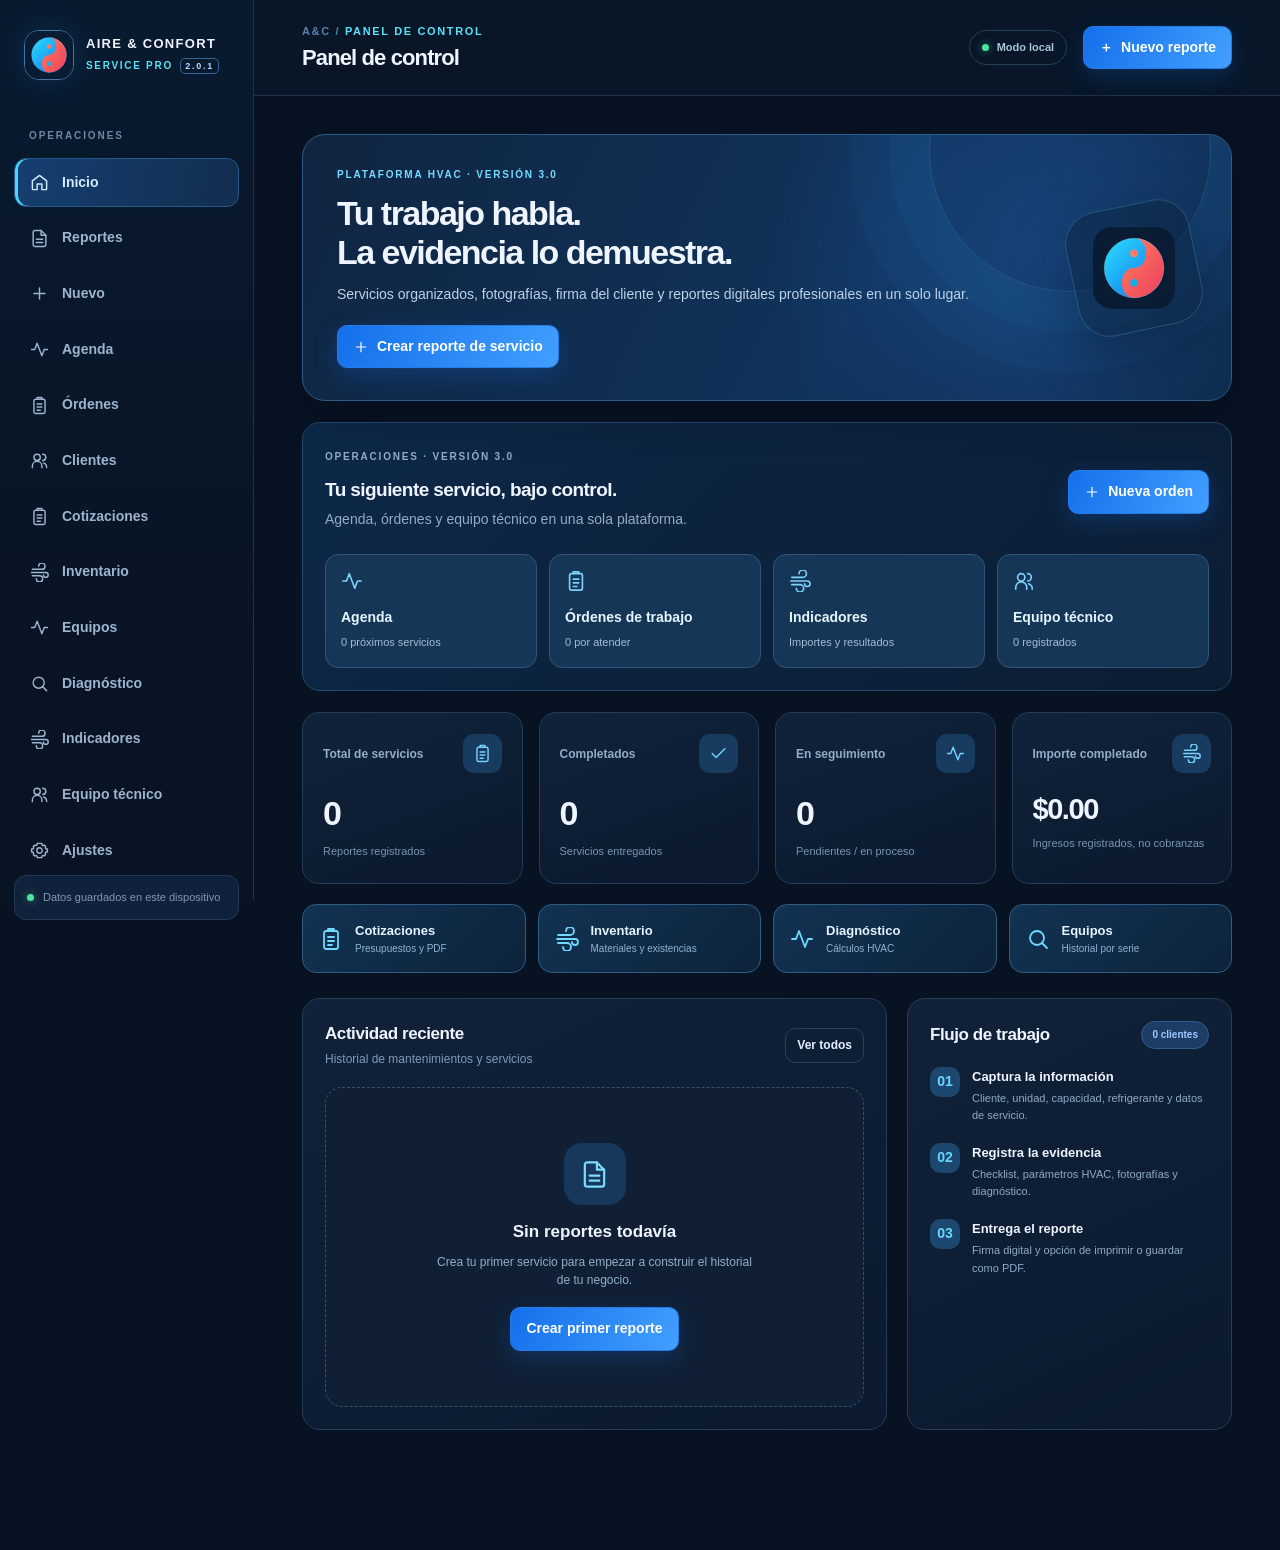
==== commit 5b25d203: "Add files via upload" ====
--- a/index.html
+++ b/index.html
@@ -4,13 +4,14 @@
   <meta charset="utf-8">
   <meta name="viewport" content="width=device-width,initial-scale=1,viewport-fit=cover">
   <meta name="theme-color" content="#081426">
-  <meta name="description" content="Aire Acondicionado y Confort: reportes de servicio HVAC con respaldo fotográfico, firmas y control de clientes. Funciona sin conexión.">
+  <meta name="description" content="A&C Service Pro 3.0: reportes HVAC, cotizaciones, agenda, órdenes de trabajo, inventario e indicadores. Datos guardados localmente.">
   <meta name="application-name" content="A&C Service Pro">
   <meta name="apple-mobile-web-app-capable" content="yes">
   <meta name="apple-mobile-web-app-status-bar-style" content="black-translucent">
   <link rel="manifest" href="manifest.webmanifest">
   <link rel="icon" href="[data-uri]" type="image/svg+xml">
   <style>
+
 :root{--bg:#071223;--side:#091629;--surface:#0d1b30;--surface-2:#11223a;--surface-3:#172c46;--stroke:#263a56;--muted:#95abc5;--ink:#eef5ff;--cyan:#5be0f7;--blue:#398bf9;--royal:#2469ed;--green:#4de4a0;--amber:#ffc873;--red:#ff6880;--radius:18px;--shadow:0 16px 45px rgba(0,0,0,.18)}
 *{box-sizing:border-box}html{min-height:100%;scroll-behavior:smooth}body{margin:0;background:var(--bg);color:var(--ink);font:14px/1.55 Inter,-apple-system,BlinkMacSystemFont,"Segoe UI",Roboto,Arial,sans-serif}button,input,textarea,select{font:inherit}button{cursor:pointer}a{color:inherit;text-decoration:none}img{max-width:100%}button:focus-visible,input:focus-visible,textarea:focus-visible,select:focus-visible{outline:2px solid var(--cyan);outline-offset:3px}h1,h2,h3,p{margin-top:0}.muted{color:var(--muted)}.small{font-size:12px}.hide{display:none!important}.mono{font-variant-numeric:tabular-nums;letter-spacing:.02em}.overline{font-size:10px;letter-spacing:.18em;text-transform:uppercase;color:var(--muted);font-weight:800}.sidebar{width:254px;position:fixed;inset:0 auto 0 0;display:flex;flex-direction:column;background:linear-gradient(180deg,#091a2f,#081424 75%);border-right:1px solid #1b324e;padding:30px 14px 22px;z-index:30}.brand-box{display:flex;gap:12px;align-items:center;padding:0 10px;margin-bottom:48px}.logo-wrapper{height:50px;width:50px;border:1px solid #4774a0;box-shadow:0 0 26px #1594ff2e;border-radius:15px;overflow:hidden;flex-shrink:0}.logo-wrapper img{width:100%;height:100%}.brand-name{min-width:0;line-height:1.45}.brand-name strong{display:block;white-space:nowrap;letter-spacing:.1em;font-size:13px}.brand-name span{font-size:10px;color:var(--cyan);letter-spacing:.17em;font-weight:800}.brand-name b{border:1px solid #33659a;border-radius:5px;font-size:9px;padding:2px 4px;margin-left:3px;color:#b5d9ff}.side-caption{padding:0 15px 14px;font-size:10px;letter-spacing:.19em;color:#6f86a5;font-weight:800}.side-nav{display:grid;gap:6px}.nav-item{width:100%;display:flex;align-items:center;gap:13px;padding:13px 15px;border:1px solid transparent;background:transparent;color:#9eb3cd;text-align:left;border-radius:12px;font-weight:650}.nav-item:hover{background:#132743;color:white}.nav-item.active{color:#d2ecff;background:linear-gradient(100deg,#153f70,#122e50);border-color:#24598a;box-shadow:inset 3px 0 0 #48d5ff}.nav-item svg{width:19px;height:19px}.side-spacer{flex:1}.side-bottom{font-size:11px;color:#8295af;display:flex;align-items:center;gap:9px;background:#10223b;padding:13px 12px;border:1px solid #223955;border-radius:12px}.connection-dot{display:inline-block;width:7px;height:7px;background:var(--green);border-radius:50%;box-shadow:0 0 8px #46e39988;flex-shrink:0}.workspace{min-height:100vh;margin-left:254px}.topbar{min-height:96px;border-bottom:1px solid #1b3049;display:flex;align-items:center;justify-content:space-between;padding:23px clamp(20px,4vw,48px);background:#09172abf;gap:18px}.crumb{font-size:11px;text-transform:uppercase;letter-spacing:.15em;font-weight:800;color:#5683ae}.crumb span{color:var(--cyan)}.top-title{font-size:22px;font-weight:800;letter-spacing:-.04em;line-height:1.2;margin-top:5px}.top-right{display:flex;align-items:center;gap:16px}.offline-chip{display:inline-flex;align-items:center;gap:8px;border:1px solid #25425a;color:#a9c3d7;padding:8px 12px;border-radius:999px;font-size:11px;font-weight:700}.main-content{max-width:1460px;margin:0 auto;padding:clamp(18px,3vw,40px) clamp(18px,4vw,48px) 100px}.btn{border:1px solid #345273;background:#162e4d;color:#e4f2ff;border-radius:10px;padding:10px 15px;min-height:41px;display:inline-flex;align-items:center;justify-content:center;gap:8px;font-weight:750;transition:.16s}.btn:hover{filter:brightness(1.14);transform:translateY(-1px)}.btn-primary{border-color:#257ce8;background:linear-gradient(115deg,#1470eb,#429fff);color:white;box-shadow:0 8px 25px #1979ff35}.btn-success{background:#123e38;color:#7ef5c0;border-color:#1d675b}.btn-danger{border-color:#653348;background:#3b1d31;color:#ff9aaa}.btn-ghost{border-color:#2a405d;background:transparent}.btn-light{background:#f3f7fd;color:#193c63;border-color:#e1e9f5}.btn-sm{padding:7px 11px;min-height:32px;font-size:12px}.btn-icon{width:40px;padding:9px}.btn svg{width:16px;height:16px}.hero{position:relative;overflow:hidden;display:flex;align-items:center;justify-content:space-between;background:radial-gradient(circle at 82% 46%,#1c53969e,transparent 38%),linear-gradient(115deg,#102541,#10335b 60%,#0c2541);border:1px solid #2d5c88;border-radius:23px;padding:32px 34px;min-height:194px;box-shadow:var(--shadow)}.hero:before{content:"";position:absolute;width:280px;height:280px;border:1px solid #73c6f62c;border-radius:50%;right:20px;top:-125px;box-shadow:0 0 0 40px #369deb0d,0 0 0 80px #369deb0a}.hero-copy{position:relative;z-index:1;max-width:650px}.hero .overline{color:#75dcff}.hero h1{font-size:clamp(22px,3.2vw,34px);letter-spacing:-.045em;line-height:1.15;margin:11px 0 12px}.hero p{color:#bed2e9;margin-bottom:19px}.hero-mark{position:relative;z-index:1;display:flex;align-items:center;justify-content:center;background:#0a213a80;width:126px;height:126px;border:1px solid #4c89b563;border-radius:32px;transform:rotate(-12deg);flex-shrink:0;box-shadow:0 20px 60px #040e1d66}.hero-mark img{height:82px;width:82px;transform:rotate(12deg)}.stat-grid{display:grid;grid-template-columns:repeat(4,minmax(0,1fr));gap:16px;margin:20px 0 26px}.stat-card{padding:21px 20px;background:linear-gradient(160deg,#10233b,#0b192c);border:1px solid #223c59;border-radius:17px;min-width:0}.stat-head{display:flex;justify-content:space-between;gap:8px;align-items:center;font-size:12px;color:#94acc8;font-weight:750}.stat-icon{background:#183b60;color:#75d1ff;border-radius:11px;padding:10px;display:grid;place-items:center}.stat-icon svg{width:19px;height:19px}.stat-card strong{font-size:clamp(24px,3vw,34px);letter-spacing:-.05em;display:block;margin-top:14px;font-weight:800}.stat-card>small{color:#7893b1;font-size:11px}.content-grid{display:grid;grid-template-columns:minmax(0,1.8fr) minmax(270px,1fr);gap:20px}.panel{background:linear-gradient(155deg,#102139,#0b1a2e);border:1px solid #263d57;border-radius:18px;padding:22px;margin-bottom:20px;min-width:0}.panel-head{display:flex;gap:15px;align-items:center;justify-content:space-between;margin-bottom:18px;flex-wrap:wrap}.panel h2{font-size:17px;letter-spacing:-.025em;margin:0}.panel-sub{color:#7f9bbd;font-size:12px}.list-stack{display:grid;gap:10px}.report-list-item{display:flex;align-items:center;gap:15px;background:#11243d;border:1px solid #223b58;border-radius:13px;padding:13px}.report-list-item:hover{border-color:#37638e}.report-monogram{height:44px;width:44px;flex-shrink:0;border-radius:12px;display:grid;place-items:center;color:#a8dbff;background:#1b3c60;font-weight:900}.report-item-main{min-width:0;flex:1}.report-item-main strong{font-size:13px;display:block;overflow:hidden;text-overflow:ellipsis;white-space:nowrap}.report-item-main p{margin:2px 0 0;color:#8ea9c7;font-size:11px;overflow:hidden;text-overflow:ellipsis;white-space:nowrap}.report-item-meta{display:flex;align-items:flex-end;flex-direction:column;gap:4px}.report-item-meta small{color:#7995b3;font-size:11px}.badge{font-size:10px;display:inline-flex;align-items:center;gap:5px;white-space:nowrap;padding:5px 10px;border-radius:99px;font-weight:850}.badge.green{background:#12483e;color:#69ecb2;border:1px solid #266a58}.badge.blue{background:#1d3d67;color:#9fc9ff;border:1px solid #2e5c8e}.badge.amber{background:#4b3926;color:#ffe0a7;border:1px solid #6e542b}.badge.red{background:#4a2937;color:#ffafbf;border:1px solid #763849}.quick-steps{display:grid;gap:16px}.step{display:flex;gap:12px;align-items:flex-start}.step-num{height:30px;width:30px;border-radius:10px;display:grid;place-items:center;background:#1c486f;color:#67d6ff;font-weight:850;flex-shrink:0}.step strong{display:block;font-size:13px}.step p{font-size:11px;color:#8fa9c5;margin:3px 0}.section-header{display:flex;align-items:end;justify-content:space-between;gap:12px;flex-wrap:wrap;margin-bottom:20px}.section-header h1{font-size:25px;letter-spacing:-.04em;line-height:1.2;margin:0 0 5px}.section-header p{color:var(--muted);margin:0;font-size:12px}.section-actions{display:flex;gap:9px;flex-wrap:wrap}.search-row{display:flex;gap:10px;flex-wrap:wrap;margin:0 0 20px}.search-input{position:relative;flex:1;min-width:220px}.search-input input{padding-left:40px}.search-icon{position:absolute;top:12px;left:13px;color:#718dab;width:17px;height:17px}.tabs{display:flex;flex-wrap:wrap;gap:5px;padding:5px;background:#10233b;border:1px solid #2a415d;border-radius:12px}.tab{border:0;padding:8px 12px;font-size:12px;border-radius:8px;background:transparent;color:#9eb3ca;font-weight:750}.tab.active{background:#24527d;color:white}.report-cards{display:grid;grid-template-columns:repeat(2,minmax(0,1fr));gap:15px}.report-card{background:linear-gradient(155deg,#122744,#0d1d31);border:1px solid #2a425e;border-radius:17px;padding:20px;min-width:0}.report-card-top{display:flex;justify-content:space-between;gap:8px;align-items:flex-start}.report-card small{color:#789bbb}.report-card h3{font-size:18px;letter-spacing:-.025em;margin:12px 0 2px;line-height:1.2}.report-card .equipment-line{color:#a1b6d0;font-size:12px;min-height:25px}.report-card-divider{height:1px;background:#2b435e;margin:16px 0}.card-detail{display:flex;justify-content:space-between;gap:15px;margin:6px 0;color:#9ab0ca;font-size:12px}.card-detail b{color:#d9e9fc;font-weight:700;text-align:right;max-width:65%;overflow:hidden;text-overflow:ellipsis}.report-card-actions{display:flex;gap:8px;flex-wrap:wrap;margin-top:15px}.editor-layout{display:grid;grid-template-columns:minmax(0,1fr) 296px;gap:19px;align-items:start}.form-section{background:linear-gradient(155deg,#10223b,#0c1c30);border:1px solid #263f5d;border-radius:18px;padding:24px;margin-bottom:18px}.form-section-head{display:flex;align-items:center;gap:13px;margin-bottom:22px}.form-icon{width:39px;height:39px;display:grid;place-items:center;background:#193e63;color:#5ed7ff;border-radius:12px;flex-shrink:0}.form-icon svg{width:19px}.form-section-head h2{margin:0;font-size:16px}.form-section-head p{margin:2px 0 0;color:#829ebb;font-size:11px}.form-grid{display:grid;grid-template-columns:repeat(2,minmax(0,1fr));gap:15px}.form-grid.three{grid-template-columns:repeat(3,minmax(0,1fr))}.form-field{min-width:0}.form-field.full{grid-column:1/-1}.form-field label{display:block;font-size:11px;letter-spacing:.035em;font-weight:750;color:#b8cde4;margin-bottom:7px}.form-field label .required{color:#f98796}.input,.select,.textarea{display:block;width:100%;border:1px solid #304d6b;background:#0b1b2f;color:#ecf5ff;border-radius:10px;padding:11px 12px;min-height:43px;outline:0;transition:border-color .15s}.input:focus,.select:focus,.textarea:focus{border-color:#479fe9;box-shadow:0 0 0 3px #2089f51e}.input::placeholder,.textarea::placeholder{color:#68839d}.textarea{min-height:85px;resize:vertical}.input[type=date]{color-scheme:dark}.select{appearance:auto}.helper{font-size:11px;color:#7e9ab8;margin-top:6px}.side-summary{position:sticky;top:20px}.side-summary .summary-box{border:1px solid #2d4a6b;background:linear-gradient(140deg,#132c4a,#0c1d32);border-radius:18px;padding:21px;margin-bottom:18px}.summary-box h3{font-size:14px;margin:0 0 13px}.summary-row{display:flex;justify-content:space-between;gap:8px;margin:13px 0;font-size:12px}.summary-row span{color:#89a4c1}.summary-row strong{max-width:58%;text-align:right;overflow:hidden;text-overflow:ellipsis}.summary-sep{height:1px;background:#2b4560;margin:16px 0}.side-actions{display:grid;gap:10px}.side-actions .btn{width:100%}.check-toolbar{display:flex;justify-content:space-between;gap:10px;align-items:center;flex-wrap:wrap;margin-bottom:13px}.progress-track{height:7px;border-radius:100px;background:#223b55;overflow:hidden;margin-bottom:18px}.progress-track div{height:100%;background:linear-gradient(90deg,#31bafa,#45e7a4);transition:width .2s}.checklist{display:grid;gap:8px}.check-item{display:flex;align-items:center;gap:10px;background:#0c2036;border:1px solid #243e5c;border-radius:10px;padding:10px 12px}.check-item label{flex:1;display:flex;align-items:flex-start;gap:10px;font-size:12px;cursor:pointer}.check-item input{accent-color:#24c18d;height:17px;width:17px;flex-shrink:0;margin:0}.check-item input:checked+span{color:#b6dfd2}.check-item button{border:0;background:transparent;color:#829fbb;padding:3px}.check-item button:hover{color:#ff8e9f}.check-add{display:flex;gap:8px;margin-top:12px}.check-add input{flex:1}.photo-grid{display:grid;grid-template-columns:repeat(3,minmax(0,1fr));gap:12px}.photo-tile{position:relative;min-width:0;overflow:hidden;border-radius:13px;background:#152b43;border:1px solid #304967}.photo-tile img{width:100%;height:130px;object-fit:cover;display:block}.photo-tile .photo-caption{font-size:11px;padding:8px 10px;overflow:hidden;text-overflow:ellipsis;white-space:nowrap}.photo-remove{position:absolute;right:8px;top:8px;background:#061429cc;border:1px solid #5b6f88;border-radius:8px;color:white;padding:4px 8px}.photo-upload{border:1px dashed #4a7297;background:#122a44;border-radius:14px;padding:17px;display:flex;flex-direction:column;justify-content:center;align-items:center;gap:10px;min-height:160px;text-align:center;color:#9fb9d2;cursor:pointer}.photo-upload svg{width:25px;height:25px;color:#56d5ff}.photo-upload strong{font-size:12px;color:#e1effe}.photo-upload small{font-size:10px}.signature-pad{height:169px;border:1px dashed #5c7898;border-radius:12px;background:white;overflow:hidden}.signature-pad canvas{width:100%;height:100%;touch-action:none;display:block;cursor:crosshair}.signature-footer{display:flex;justify-content:space-between;align-items:center;margin-top:9px;gap:10px;color:#7c9abd;font-size:11px}.tip-box{border:1px solid #345a72;border-radius:13px;background:#102940;padding:14px;color:#a3bfd7;font-size:12px}.tip-box strong{color:#b6e7ff}.empty-state{padding:55px 20px;text-align:center;background:#101f34;border:1px dashed #35516d;border-radius:17px}.empty-state .empty-art{width:62px;height:62px;border-radius:18px;background:#17385b;display:grid;place-items:center;margin:0 auto 14px;color:#7cdaff}.empty-art svg{width:29px;height:29px}.empty-state h3{margin:0 0 7px;font-size:17px}.empty-state p{font-size:12px;color:#93adc8;max-width:330px;margin:0 auto 17px}.client-grid{display:grid;grid-template-columns:repeat(3,minmax(0,1fr));gap:15px}.client-card{background:#10223a;border:1px solid #28415c;border-radius:17px;padding:20px}.client-avatar{display:grid;place-items:center;width:45px;height:45px;background:#1d456e;border-radius:14px;color:#8cd2ff;font-weight:850;margin-bottom:12px}.client-card h3{font-size:15px;margin:0 0 3px}.client-card p{margin:5px 0;font-size:12px;color:#90a9c5;word-break:break-word}.client-card .btn{margin-top:12px;width:100%}.settings-layout{display:grid;grid-template-columns:minmax(0,1fr) 320px;gap:20px}.setting-logo{width:100px;height:100px;object-fit:contain;background:#102a45;border:1px solid #2b5681;border-radius:23px;padding:10px}.settings-actions{display:grid;gap:10px}.settings-actions .btn{justify-content:flex-start}.preview-toolbar{display:flex;justify-content:space-between;gap:9px;flex-wrap:wrap;margin:0 0 17px}.preview-outer{background:#263449;border:1px solid #415470;border-radius:18px;padding:clamp(10px,2vw,28px);overflow:auto}.sheet{color:#1d354a;background:white;max-width:800px;min-height:1000px;margin:0 auto;padding:38px 42px;box-shadow:0 16px 55px #02091244;font:12px/1.5 Arial,Helvetica,sans-serif;overflow:hidden}.sheet *{box-sizing:border-box}.sheet strong{font-weight:800}.sheet-head{display:flex;align-items:center;justify-content:space-between;border-bottom:3px solid #1b72b9;padding-bottom:19px;gap:16px}.sheet-brand{display:flex;align-items:center;gap:11px}.sheet-logo{width:51px;height:51px;object-fit:contain}.sheet-brand strong{display:block;color:#122a41;font-size:16px;letter-spacing:.05em;line-height:1.2}.sheet-brand span{display:block;color:#567085;font-size:9px;margin-top:5px}.sheet-report-meta{text-align:right;white-space:nowrap}.sheet-report-meta h2{margin:0;color:#116bb4;font-size:20px;letter-spacing:-.03em}.sheet-report-meta div{color:#5a7184;font-size:10px}.sheet-report-meta p{margin:4px 0 0}.sheet-header-note{display:flex;justify-content:space-between;gap:8px;align-items:center;margin:17px 0}.sheet-kicker{font-size:10px;letter-spacing:.1em;font-weight:800;color:#667f98}.sheet-status{border-radius:99px;padding:5px 10px;background:#dff8ec;color:#167352;font-size:10px;font-weight:800}.sheet-status.progress{background:#fff0d6;color:#97600d}.sheet-section{margin:18px 0 0;break-inside:avoid-page}.sheet-section h3{font-size:11px;background:#eaf3fd;border-left:3px solid #1a78bc;color:#15598d;letter-spacing:.04em;text-transform:uppercase;padding:6px 10px;margin:0 0 10px}.sheet-details{display:grid;grid-template-columns:1fr 1fr;gap:8px 20px}.sheet-field{font-size:11px;line-height:1.4;min-width:0;overflow-wrap:anywhere}.sheet-field b{display:block;color:#77889c;font-size:9px;text-transform:uppercase;font-weight:700;letter-spacing:.04em}.sheet-field span{color:#1a3650}.sheet-table{border-collapse:collapse;width:100%;font-size:10px}.sheet-table th{background:#eef4fa;text-align:left;color:#385c7c;padding:7px;border:1px solid #dbe6f2}.sheet-table td{padding:7px;border:1px solid #dbe6f2;overflow-wrap:anywhere}.sheet-checks{display:grid;grid-template-columns:1fr 1fr;gap:4px 12px}.sheet-check{display:flex;gap:6px;align-items:flex-start;font-size:10px}.sheet-check .done{color:#1ca270}.sheet-check .no{color:#95a3ae}.sheet-condition{display:flex;flex-wrap:wrap;gap:5px}.sheet-condition span{padding:4px 9px;border:1px solid #d9e4ec;color:#8ca2b4;border-radius:5px;font-size:9px;font-weight:700}.sheet-condition .selected{color:#fff;background:#187eb6;border-color:#187eb6}.sheet-photos{display:grid;grid-template-columns:repeat(3,minmax(0,1fr));gap:9px}.sheet-photo{border:1px solid #dce5ec;border-radius:5px;overflow:hidden;break-inside:avoid}.sheet-photo img{width:100%;height:124px;object-fit:cover;display:block}.sheet-photo div{font-size:9px;color:#5f7a8c;padding:4px 6px}.sheet-notes{font-size:11px;color:#30475f;white-space:pre-wrap;overflow-wrap:anywhere;min-height:17px}.sheet-sign-row{display:flex;justify-content:space-between;align-items:end;gap:20px;margin-top:23px}.sheet-signature{width:190px;text-align:center;border-top:1px solid #b5c9d9;padding-top:5px;font-size:10px;color:#678093;position:relative;margin-top:48px}.sheet-signature img{position:absolute;bottom:22px;max-width:170px;max-height:75px;left:50%;transform:translateX(-50%)}.sheet-price{font-size:13px;font-weight:800;color:#1266a7}.sheet-footer{margin-top:25px;border-top:2px solid #d7e8f5;padding-top:11px;text-align:center;font-size:9px;color:#58728c}.toast{position:fixed;z-index:100;bottom:25px;left:50%;transform:translate(-50%,30px);background:#ecf9ff;color:#123250;padding:12px 20px;box-shadow:0 14px 35px #0007;border-radius:12px;font-weight:800;opacity:0;pointer-events:none;transition:.2s;max-width:90%;text-align:center}.toast.show{opacity:1;transform:translate(-50%,0)}#printArea{display:none}.mobile-nav{display:none}.loading{color:#97b5d0;text-align:center;padding:60px}.inline-alert{margin-top:9px;color:#93cde8;font-size:11px}.field-end{display:flex;justify-content:flex-end;gap:8px;flex-wrap:wrap;margin-top:16px}.mini-line{display:flex;gap:12px;align-items:center;flex-wrap:wrap}.simple-placeholder{padding:12px;border:1px solid #30455f;color:#819eba;border-radius:10px;background:#0d2036;font-size:12px}
 @media(max-width:1190px){.sidebar{width:215px}.brand-name strong{font-size:11px}.workspace{margin-left:215px}.editor-layout{grid-template-columns:minmax(0,1fr) 250px}.stat-grid{gap:10px}.stat-card{padding:16px}.client-grid{grid-template-columns:repeat(2,1fr)}}
@@ -28,15 +29,21 @@
 .quote-pick{display:flex;gap:9px;margin-bottom:13px;align-items:center}.quote-pick .select{flex:1;min-width:0}@media(max-width:620px){.quote-pick{flex-direction:column}.quote-pick .btn,.quote-pick .select{width:100%}.quote-sheet .sheet-table th:nth-child(3),.quote-sheet .sheet-table td:nth-child(3){display:none}.quote-sheet .sheet-table td{font-size:9px;padding:5px 3px}.quote-sheet .sheet-table td:nth-child(n+4){white-space:nowrap;font-size:8px}.quote-sheet .sheet-table th{padding:5px 3px}}
 @media print{.quote-sheet .sheet-table th:nth-child(3),.quote-sheet .sheet-table td:nth-child(3){display:table-cell!important}}
 
+
+/* A&C SERVICE PRO 3.0 — módulos de operaciones */
+.v3-notice{display:flex;gap:10px;align-items:flex-start;border:1px solid #34536f;background:#102841;color:#afcce6;border-radius:13px;padding:13px 15px;font-size:12px;margin:0 0 20px;line-height:1.6}.v3-notice svg{width:20px;min-width:20px;margin-top:2px;color:#70c9ff}.v3-quick{border:1px solid #25496e;background:linear-gradient(135deg,#0d2848,#0c1d33);padding:22px;margin:21px 0;border-radius:18px}.v3-quick-head{display:flex;align-items:center;justify-content:space-between;gap:12px;flex-wrap:wrap}.v3-quick h2{font-size:19px;letter-spacing:-.03em;margin:8px 0 4px}.v3-quick p{margin:0 0 8px}.v3-quick-grid{display:grid;grid-template-columns:repeat(4,minmax(0,1fr));gap:12px;margin-top:16px}.v3-quick-grid button{color:#e6f6ff;cursor:pointer;border:1px solid #305579;background:#153657;border-radius:13px;text-align:left;padding:15px;min-width:0;transition:transform .15s}.v3-quick-grid button:hover{transform:translateY(-2px);border-color:#62b9fc}.v3-quick-grid button span{display:block;color:#7ed1fa}.v3-quick-grid button svg{width:22px;height:22px}.v3-quick-grid button strong{display:block;margin:8px 0 2px}.v3-quick-grid button small{font-size:11px;color:#a3bcd6}.v3-summary{display:grid;grid-template-columns:repeat(3,minmax(0,1fr));gap:12px;margin:14px 0 23px}.v3-summary>div{padding:18px;background:#10233b;border:1px solid #294260;border-radius:15px;min-width:0}.v3-summary small{display:block;color:#a4bdd5;font-size:11px}.v3-summary strong{display:block;color:#f3f8ff;font-size:clamp(18px,2.4vw,27px);letter-spacing:-.04em;margin-top:6px;overflow-wrap:anywhere}.v3-calendar-wrap{display:grid;grid-template-columns:minmax(0,1.3fr) minmax(0,1fr);gap:16px;align-items:start}.v3-cal{display:grid;grid-template-columns:repeat(7,minmax(0,1fr));gap:7px}.v3-week{text-align:center;font-size:11px;color:#98bad4;font-weight:750;padding:8px 0}.v3-day{background:#132b45;border:1px solid #2b4c6d;color:#dff0ff;border-radius:10px;min-height:69px;text-align:left;padding:9px;display:flex;flex-direction:column;gap:7px;min-width:0}.v3-day:empty{background:transparent;border-color:transparent}.v3-day:not(:empty){cursor:pointer}.v3-day.today{border-color:#4ebffb}.v3-day.chosen{background:#175292;border-color:#5ac8ff;box-shadow:0 0 0 1px #2587d5}.v3-day em{font-style:normal;font-size:10px;line-height:1.2;color:#84ecff}.v3-list-item{border-radius:13px;border:1px solid #2a4968;background:#102b48;padding:14px;overflow-wrap:anywhere}.v3-list-item p{margin:8px 0}.v3-list-title{display:flex;align-items:center;justify-content:space-between;gap:12px;flex-wrap:wrap}.v3-list-title b{font-size:14px}.v3-list-title>span{flex:1}.v3-cards{display:grid;grid-template-columns:repeat(2,minmax(0,1fr));gap:15px;align-items:start}.v3-order{margin:0}.v3-order .panel-head{align-items:start;margin-bottom:13px}.v3-order p{margin:11px 0;color:#bfd0e5;overflow-wrap:anywhere}.v3-meta{display:grid;gap:7px;color:#9bbad4;font-size:12px}.v3-meta span{display:flex;align-items:center;gap:7px}.v3-meta svg{width:14px;height:14px}.v3-actions{margin-top:19px;flex-wrap:wrap}.v3-avatar{width:46px;height:46px;border-radius:14px;background:#1b4974;color:#cdf2ff;display:grid;place-items:center;font-size:17px;font-weight:850}.v3-edit-panel{max-width:850px}.v3-edit-panel .form-grid{grid-template-columns:repeat(2,minmax(0,1fr))}.v3-edit-panel .form-field.full{grid-column:1/-1}.v3-savebar{display:flex;justify-content:flex-end;padding-top:20px;border-top:1px solid #2a4563;margin-top:25px}.v3-analytics-grid{display:grid;grid-template-columns:minmax(0,1.4fr) minmax(0,1fr);gap:18px}.v3-bars{height:230px;display:grid;grid-template-columns:repeat(6,minmax(0,1fr));align-items:end;gap:12px;margin:20px 0 6px}.v3-bar-col{height:100%;display:flex;flex-direction:column;align-items:center;min-width:0}.v3-bar-col>span{height:34px;display:flex;align-items:end;text-align:center;color:#95cffa;font-size:10px;overflow:hidden}.v3-bar-track{width:min(65%,50px);flex:1;display:flex;align-items:end;border-radius:7px 7px 3px 3px;background:#0b1728}.v3-bar-fill{width:100%;background:linear-gradient(180deg,#60d4ff,#197bde);min-height:2px;border-radius:7px 7px 3px 3px}.v3-bar-col small{padding-top:9px;color:#8fabc8;text-transform:capitalize;font-size:11px}.v3-order .badge{max-width:100%}
+@media(max-width:1100px){.v3-quick-grid{grid-template-columns:repeat(2,minmax(0,1fr))}.v3-calendar-wrap,.v3-analytics-grid{grid-template-columns:1fr}}
+@media(max-width:650px){.v3-cards{grid-template-columns:1fr}.v3-quick{padding:17px}.v3-quick-grid{gap:8px}.v3-quick-grid button{padding:12px}.v3-summary{grid-template-columns:1fr 1fr}.v3-summary>div:first-child{grid-column:1/-1}.v3-day{min-height:52px;padding:5px;border-radius:7px}.v3-cal{gap:4px}.v3-week{font-size:9px}.v3-day strong{font-size:11px}.v3-day em{font-size:8px}.v3-edit-panel .form-grid{grid-template-columns:1fr}.v3-edit-panel .form-field.full{grid-column:1}.v3-bars{gap:4px}.v3-bar-col>span{font-size:8px}.v3-quick-head .btn{width:100%}}
+
 </style>
-  <title>A&C Service Pro 2.0 · Aire Acondicionado y Confort</title>
+  <title>A&C Service Pro 2.0.1 · Aire Acondicionado y Confort</title>
 </head>
 <body>
   <div id="app">
     <aside class="sidebar" id="sidebar">
       <div class="brand-box">
         <div class="logo-wrapper"><img src="[data-uri]" alt="Logo A&C"></div>
-        <div class="brand-name"><strong>AIRE & CONFORT</strong><span>SERVICE PRO <b>2.0</b></span></div>
+        <div class="brand-name"><strong>AIRE & CONFORT</strong><span>SERVICE PRO <b>2.0.1</b></span></div>
       </div>
       <div class="side-caption">OPERACIONES</div>
       <nav class="side-nav" aria-label="Menú principal" id="desktopNav"></nav>
@@ -55,7 +62,7 @@
     <div id="printArea" aria-hidden="true"></div>
   </div>
   <script>
-/* A&C Service Pro 2.0 — sin dependencias ni servicios remotos */
+/* A&C Service Pro 3.0 — sin dependencias ni servicios remotos */
 (() => {
 'use strict';
 const $ = (q, root = document) => root.querySelector(q);
@@ -68,7 +75,7 @@
 const initials = (s) => String(s||'AC').trim().split(/\s+/).slice(0,2).map(w=>w.charAt(0).toUpperCase()).join('');
 const short = (s, n=45) => String(s||'').length>n?String(s).slice(0,n-1)+'…':String(s||'');
 const DEFAULT_ICON = $('.logo-wrapper img')?.src || 'assets/icon.svg';
-const NAV=[{id:'dashboard',label:'Inicio',icon:'home'},{id:'reports',label:'Reportes',icon:'file'},{id:'editor',label:'Nuevo',icon:'plus'},{id:'clients',label:'Clientes',icon:'users'},{id:'quotes',label:'Cotizaciones',icon:'clipboard'},{id:'inventory',label:'Inventario',icon:'wind'},{id:'equipment',label:'Equipos',icon:'activity'},{id:'diagnostics',label:'Diagnóstico',icon:'search'},{id:'tools',label:'Más',icon:'settings'},{id:'settings',label:'Ajustes',icon:'settings'}];
+const NAV=[{id:'dashboard',label:'Inicio',icon:'home'},{id:'reports',label:'Reportes',icon:'file'},{id:'editor',label:'Nuevo',icon:'plus'},{id:'appointments',label:'Agenda',icon:'activity'},{id:'orders',label:'Órdenes',icon:'clipboard'},{id:'clients',label:'Clientes',icon:'users'},{id:'quotes',label:'Cotizaciones',icon:'clipboard'},{id:'inventory',label:'Inventario',icon:'wind'},{id:'equipment',label:'Equipos',icon:'activity'},{id:'diagnostics',label:'Diagnóstico',icon:'search'},{id:'analytics',label:'Indicadores',icon:'wind'},{id:'staff',label:'Equipo técnico',icon:'users'},{id:'tools',label:'Más',icon:'settings'},{id:'settings',label:'Ajustes',icon:'settings'}];
 const ICONS={home:'<path d="m3 10 9-7 9 7v10a1 1 0 0 1-1 1h-5v-7H9v7H4a1 1 0 0 1-1-1z"/>',file:'<path d="M14 2H6a2 2 0 0 0-2 2v16a2 2 0 0 0 2 2h12a2 2 0 0 0 2-2V8z"/><path d="M14 2v6h6M8 13h8M8 17h8"/>',plus:'<path d="M12 5v14M5 12h14"/>',users:'<circle cx="9" cy="8" r="4"/><path d="M3 21v-2a6 6 0 0 1 12 0v2M16 4a4 4 0 0 1 0 8M17 15a6 6 0 0 1 4 6"/>',settings:'<path d="M12 15.4a3.4 3.4 0 1 0 0-6.8 3.4 3.4 0 0 0 0 6.8z"/><path d="M19.4 15a1.6 1.6 0 0 0 .3 1.8l.1.1-2 2-.1-.1a1.6 1.6 0 0 0-1.8-.3 1.6 1.6 0 0 0-1 1.5V21H9v-1a1.6 1.6 0 0 0-1-1.5 1.6 1.6 0 0 0-1.8.3l-.1.1-2-2 .1-.1a1.6 1.6 0 0 0 .3-1.8A1.6 1.6 0 0 0 3 14H2v-4h1a1.6 1.6 0 0 0 1.5-1 1.6 1.6 0 0 0-.3-1.8l-.1-.1 2-2 .1.1A1.6 1.6 0 0 0 8 5.5 1.6 1.6 0 0 0 9 4V3h6v1a1.6 1.6 0 0 0 1 1.5 1.6 1.6 0 0 0 1.8-.3l.1-.1 2 2-.1.1a1.6 1.6 0 0 0-.3 1.8A1.6 1.6 0 0 0 21 10h1v4h-1a1.6 1.6 0 0 0-1.6 1z"/>',clipboard:'<rect x="5" y="4" width="14" height="18" rx="2"/><path d="M9 4V2h6v2M9 10h6M9 14h6M9 18h4"/>',camera:'<path d="M14 4h-4L8 7H4a2 2 0 0 0-2 2v10a2 2 0 0 0 2 2h16a2 2 0 0 0 2-2V9a2 2 0 0 0-2-2h-4z"/><circle cx="12" cy="14" r="3.2"/>',activity:'<path d="M2 12h4l3-8 6 16 3-8h4"/>',check:'<path d="M4 12l5 5L20 6"/>',download:'<path d="M12 3v12m-4-4 4 4 4-4M4 17v4h16v-4"/>',upload:'<path d="M12 21V9m-4 4 4-4 4 4M4 7V3h16v4"/>',printer:'<path d="M6 9V3h12v6M6 18H4a2 2 0 0 1-2-2v-5a2 2 0 0 1 2-2h16a2 2 0 0 1 2 2v5a2 2 0 0 1-2 2h-2"/><path d="M6 15h12v7H6z"/>',trash:'<path d="M3 6h18M8 6V4h8v2M6 6l1 15h10l1-15M10 10v7M14 10v7"/>',edit:'<path d="M4 20h4l12-12-4-4L4 16zM14 6l4 4"/>',eye:'<path d="M2 12s4-7 10-7 10 7 10 7-4 7-10 7S2 12 2 12z"/><circle cx="12" cy="12" r="3"/>',phone:'<path d="M5 3h4l2 5-2.5 2c1.6 3 3.5 5 6.5 6.5L17 14l5 2v4c-1.8 2.4-6.5 1.2-12-4.3S2.6 4.8 5 3z"/>',save:'<path d="M4 3h13l4 4v14H3V3h1zM7 3v7h10V3M7 21v-8h10v8"/>',info:'<circle cx="12" cy="12" r="10"/><path d="M12 11v6M12 7h.01"/>',wind:'<path d="M3 8h12a4 4 0 1 0-4-4M2 12h18a3 3 0 1 1-3 3M3 16h9a4 4 0 1 1-4 4"/>',search:'<circle cx="11" cy="11" r="7"/><path d="m16 16 5 5"/>',share:'<circle cx="18" cy="5" r="3"/><circle cx="6" cy="12" r="3"/><circle cx="18" cy="19" r="3"/><path d="m9 11 6-5M9 13l6 5"/>'};
 const icon = (name) => `<svg viewBox="0 0 24 24" aria-hidden="true" fill="none" stroke="currentColor" stroke-width="1.8" stroke-linecap="round" stroke-linejoin="round">${ICONS[name]||ICONS.file}</svg>`;
 const TEMPLATES={
@@ -83,7 +90,28 @@
 const DEFAULT_COMPANY={name:'AIRE ACONDICIONADO Y CONFORT',tagline:'El equilibrio perfecto para tu clima',phone:'33 1076 6424',phone2:'56 1532 6488',technician:'',website:'proyectoaireyconfort-lab.github.io/aire-acondicionado-y-confort/',logo:''};
 const state={page:'dashboard',reports:[],company:{...DEFAULT_COMPANY},draft:null,selectedId:null,search:'',statusFilter:'todos',clientSearch:'',quotes:[],inventory:[],quoteDraft:null,inventoryDraft:null,diag:{},saveTimer:0, db:null, fileMode:location.protocol==='file:'};
 const DB_NAME='ayc_service_pro_v1';
-function dbOpen(){return new Promise((resolve,reject)=>{if(!('indexedDB'in window)){reject(new Error('IndexedDB no disponible'));return;}const r=indexedDB.open(DB_NAME,2);r.onupgradeneeded=()=>{const d=r.result;if(!d.objectStoreNames.contains('reports'))d.createObjectStore('reports',{keyPath:'id'});if(!d.objectStoreNames.contains('prefs'))d.createObjectStore('prefs',{keyPath:'key'});if(!d.objectStoreNames.contains('quotes'))d.createObjectStore('quotes',{keyPath:'id'});if(!d.objectStoreNames.contains('inventory'))d.createObjectStore('inventory',{keyPath:'id'});};r.onsuccess=()=>resolve(r.result);r.onerror=()=>reject(r.error);});}
+function dbOpen(){return new Promise((resolve,reject)=>{
+  if(!('indexedDB' in window)){reject(new Error('IndexedDB no disponible'));return;}
+  const r=indexedDB.open(DB_NAME,3);
+  r.onblocked=()=>{
+    // No cerrar ni borrar la base de datos anterior: podría contener reportes reales.
+    const main=$('#mainContent');
+    if(main)main.innerHTML=`<section class="empty-state"><h3>La versión anterior sigue abierta</h3><p>La actualización necesita acceder a tus reportes guardados. Cierra las demás pestañas o ventanas de A&C Service Pro (versión 1.0), regresa a esta página y vuelve a abrirla. Tus reportes no se han borrado.</p><button class="btn btn-primary" data-action="retry-startup">Reintentar inicio</button></section>`;
+  };
+  r.onupgradeneeded=()=>{
+    const d=r.result;
+    if(!d.objectStoreNames.contains('reports'))d.createObjectStore('reports',{keyPath:'id'});
+    if(!d.objectStoreNames.contains('prefs'))d.createObjectStore('prefs',{keyPath:'key'});
+    if(!d.objectStoreNames.contains('quotes'))d.createObjectStore('quotes',{keyPath:'id'});
+    if(!d.objectStoreNames.contains('inventory'))d.createObjectStore('inventory',{keyPath:'id'});
+    for(const k of ['orders','appointments','staff'])if(!d.objectStoreNames.contains(k))d.createObjectStore(k,{keyPath:'id'});
+  };
+  r.onsuccess=()=>{
+    r.result.onversionchange=()=>r.result.close();
+    resolve(r.result);
+  };
+  r.onerror=()=>reject(r.error||new Error('Error al abrir la base de datos'));
+});}
 function tx(store,mode,fn){return new Promise((resolve,reject)=>{const t=state.db.transaction(store,mode);const s=t.objectStore(store);let val;let request;try{request=fn(s);}catch(e){reject(e);return;}if(request&&typeof request.onsuccess!=='undefined'){request.onsuccess=()=>{val=request.result;};request.onerror=()=>reject(request.error);}t.oncomplete=()=>resolve(val);t.onerror=()=>reject(t.error);});}
 const STORE={
  async initialize(){try{state.db=await dbOpen();}catch(e){console.warn('Usando almacenamiento alternativo',e);state.db=null;}},
@@ -100,12 +128,12 @@
 function blankReport(prefill={}) {const n=state.reports.reduce((m,r)=>Math.max(m,Number((r.folio||'').match(/(\d+)$/)?.[1])||0),0)+1;return {id:uid(),folio:`AYC-${new Date().getFullYear()}-${String(n).padStart(4,'0')}`,createdAt:new Date().toISOString(),updatedAt:'',date:nowLocal(),clientName:'',clientPhone:'',clientAddress:'',serviceType:'preventivo',status:'en_proceso',equipmentType:'Minisplit',brand:'',model:'',capacity:'',refrigerant:'',serial:'',location:'',technician:state.company.technician||'',condition:'bueno',measurements:{voltage:'',current:'',suction:'',discharge:'',returnTemp:'',supplyTemp:'',superheat:'',subcooling:''},tasks:TEMPLATES.preventivo.map(label=>({label,done:false})),photos:[],observations:'',recommendations:'',signature:'',price:'',payment:'No especificado',nextService:'',...prefill};}
 function scheduleDraft(){clearTimeout(state.saveTimer);state.saveTimer=setTimeout(()=>{if(state.page==='editor'&&state.draft)STORE.setPref('draft',state.draft).catch(()=>toast('No se pudo guardar el borrador. Exporta un respaldo.'));},450);}
 async function persistNow(){clearTimeout(state.saveTimer);if(state.draft)await STORE.setPref('draft',state.draft);}
-function renderNav(){for(const id of ['desktopNav','mobileNav']){$('#'+id).innerHTML=(id==='mobileNav'?NAV.filter(n=>['dashboard','reports','editor','quotes','tools'].includes(n.id)):NAV.filter(n=>n.id!=='tools')).map(n=>`<button type="button" class="nav-item ${state.page===n.id?'active':''}" data-nav="${n.id}" aria-label="${escape(n.label)}">${icon(n.icon)}<span>${escape(n.label)}</span></button>`).join('');}}
+function renderNav(){for(const id of ['desktopNav','mobileNav']){$('#'+id).innerHTML=(id==='mobileNav'?NAV.filter(n=>['dashboard','appointments','editor','orders','tools'].includes(n.id)):NAV.filter(n=>n.id!=='tools')).map(n=>`<button type="button" class="nav-item ${state.page===n.id?'active':''}" data-nav="${n.id}" aria-label="${escape(n.label)}">${icon(n.icon)}<span>${escape(n.label)}</span></button>`).join('');}}
 function setPage(page,title){state.page=page;$('#topTitle').textContent=title;$('#crumbCurrent').textContent=title;renderNav();window.scrollTo({top:0,behavior:'instant'});}
 function heading(title,description,actions=''){return `<div class="section-header"><div><h1>${title}</h1><p>${description}</p></div><div class="section-actions">${actions}</div></div>`;}
 function empty(title,desc,button=''){return `<div class="empty-state"><div class="empty-art">${icon('file')}</div><h3>${title}</h3><p>${desc}</p>${button}</div>`;}
 function recentItem(r){return `<div class="report-list-item"><div class="report-monogram">${escape(initials(r.clientName))}</div><div class="report-item-main"><strong>${escape(r.clientName||'Sin cliente')}</strong><p>${escape(r.folio)} · ${escape(SERVICE_LABELS[r.serviceType]||'Servicio')}</p></div><div class="report-item-meta">${reportBadge(r.status)}<small>${dateDisplay(r.date)}</small></div><button data-action="preview" data-id="${escape(r.id)}" class="btn btn-sm btn-icon" aria-label="Ver reporte">${icon('eye')}</button></div>`;}
-function dashboard(){setPage('dashboard','Panel de control');const n=state.reports.length,completed=state.reports.filter(r=>r.status==='completado').length,active=n-completed,clients=new Set(state.reports.map(r=>(r.clientName||'').toLowerCase().trim()).filter(Boolean)).size,revenue=state.reports.filter(r=>r.status==='completado').reduce((a,r)=>a+Number(r.price||0),0),unfinished=state.reports.find(r=>r.status!=='completado');$('#mainContent').innerHTML=`<section class="hero"><div class="hero-copy"><div class="overline">PLATAFORMA HVAC · VERSIÓN 2.0</div><h1>Tu trabajo habla.<br>La evidencia lo demuestra.</h1><p>Servicios organizados, fotografías, firma del cliente y reportes digitales profesionales en un solo lugar.</p><button class="btn btn-primary" data-action="new-report">${icon('plus')} Crear reporte de servicio</button></div><div class="hero-mark"><img src="${escape(state.company.logo||DEFAULT_ICON)}" alt="Aire Acondicionado y Confort"></div></section><section class="stat-grid"><div class="stat-card"><div class="stat-head">Total de servicios <span class="stat-icon">${icon('clipboard')}</span></div><strong class="mono">${n}</strong><small>Reportes registrados</small></div><div class="stat-card"><div class="stat-head">Completados <span class="stat-icon">${icon('check')}</span></div><strong class="mono">${completed}</strong><small>Servicios entregados</small></div><div class="stat-card"><div class="stat-head">En seguimiento <span class="stat-icon">${icon('activity')}</span></div><strong class="mono">${active}</strong><small>Pendientes / en proceso</small></div><div class="stat-card"><div class="stat-head">Importe completado <span class="stat-icon">${icon('wind')}</span></div><strong class="mono" style="font-size:clamp(20px,2.5vw,29px)">${money(revenue)}</strong><small>Ingresos registrados, no cobranzas</small></div></section><div class="quicklinks-v2"><button class="quicklink-v2" data-nav="quotes">${icon('clipboard')}<span><b>Cotizaciones</b><small>Presupuestos y PDF</small></span></button><button class="quicklink-v2" data-nav="inventory">${icon('wind')}<span><b>Inventario</b><small>Materiales y existencias</small></span></button><button class="quicklink-v2" data-nav="diagnostics">${icon('activity')}<span><b>Diagnóstico</b><small>Cálculos HVAC</small></span></button><button class="quicklink-v2" data-nav="equipment">${icon('search')}<span><b>Equipos</b><small>Historial por serie</small></span></button></div><div class="content-grid"><section class="panel"><div class="panel-head"><div><h2>Actividad reciente</h2><span class="panel-sub">Historial de mantenimientos y servicios</span></div><button data-nav="reports" class="btn btn-sm btn-ghost">Ver todos</button></div>${n?`<div class="list-stack">${state.reports.slice(0,5).map(recentItem).join('')}</div>`:empty('Sin reportes todavía','Crea tu primer servicio para empezar a construir el historial de tu negocio.','<button data-action="new-report" class="btn btn-primary">Crear primer reporte</button>')}</section><section class="panel"><div class="panel-head"><h2>Flujo de trabajo</h2><span class="badge blue">${clients} clientes</span></div><div class="quick-steps"><div class="step"><span class="step-num">01</span><div><strong>Captura la información</strong><p>Cliente, unidad, capacidad, refrigerante y datos de servicio.</p></div></div><div class="step"><span class="step-num">02</span><div><strong>Registra la evidencia</strong><p>Checklist, parámetros HVAC, fotografías y diagnóstico.</p></div></div><div class="step"><span class="step-num">03</span><div><strong>Entrega el reporte</strong><p>Firma digital y opción de imprimir o guardar como PDF.</p></div></div></div>${unfinished?`<div class="summary-sep"></div><div class="muted small">Tienes un reporte sin completar</div><div style="margin-top:10px"><button class="btn btn-sm" data-action="edit" data-id="${escape(unfinished.id)}">${icon('edit')} Continuar ${escape(unfinished.folio)}</button></div>`:''}</section></div>`;}
+function dashboard(){setPage('dashboard','Panel de control');const n=state.reports.length,completed=state.reports.filter(r=>r.status==='completado').length,active=n-completed,clients=new Set(state.reports.map(r=>(r.clientName||'').toLowerCase().trim()).filter(Boolean)).size,revenue=state.reports.filter(r=>r.status==='completado').reduce((a,r)=>a+Number(r.price||0),0),unfinished=state.reports.find(r=>r.status!=='completado');$('#mainContent').innerHTML=`<section class="hero"><div class="hero-copy"><div class="overline">PLATAFORMA HVAC · VERSIÓN 3.0</div><h1>Tu trabajo habla.<br>La evidencia lo demuestra.</h1><p>Servicios organizados, fotografías, firma del cliente y reportes digitales profesionales en un solo lugar.</p><button class="btn btn-primary" data-action="new-report">${icon('plus')} Crear reporte de servicio</button></div><div class="hero-mark"><img src="${escape(state.company.logo||DEFAULT_ICON)}" alt="Aire Acondicionado y Confort"></div></section><section class="stat-grid"><div class="stat-card"><div class="stat-head">Total de servicios <span class="stat-icon">${icon('clipboard')}</span></div><strong class="mono">${n}</strong><small>Reportes registrados</small></div><div class="stat-card"><div class="stat-head">Completados <span class="stat-icon">${icon('check')}</span></div><strong class="mono">${completed}</strong><small>Servicios entregados</small></div><div class="stat-card"><div class="stat-head">En seguimiento <span class="stat-icon">${icon('activity')}</span></div><strong class="mono">${active}</strong><small>Pendientes / en proceso</small></div><div class="stat-card"><div class="stat-head">Importe completado <span class="stat-icon">${icon('wind')}</span></div><strong class="mono" style="font-size:clamp(20px,2.5vw,29px)">${money(revenue)}</strong><small>Ingresos registrados, no cobranzas</small></div></section><div class="quicklinks-v2"><button class="quicklink-v2" data-nav="quotes">${icon('clipboard')}<span><b>Cotizaciones</b><small>Presupuestos y PDF</small></span></button><button class="quicklink-v2" data-nav="inventory">${icon('wind')}<span><b>Inventario</b><small>Materiales y existencias</small></span></button><button class="quicklink-v2" data-nav="diagnostics">${icon('activity')}<span><b>Diagnóstico</b><small>Cálculos HVAC</small></span></button><button class="quicklink-v2" data-nav="equipment">${icon('search')}<span><b>Equipos</b><small>Historial por serie</small></span></button></div><div class="content-grid"><section class="panel"><div class="panel-head"><div><h2>Actividad reciente</h2><span class="panel-sub">Historial de mantenimientos y servicios</span></div><button data-nav="reports" class="btn btn-sm btn-ghost">Ver todos</button></div>${n?`<div class="list-stack">${state.reports.slice(0,5).map(recentItem).join('')}</div>`:empty('Sin reportes todavía','Crea tu primer servicio para empezar a construir el historial de tu negocio.','<button data-action="new-report" class="btn btn-primary">Crear primer reporte</button>')}</section><section class="panel"><div class="panel-head"><h2>Flujo de trabajo</h2><span class="badge blue">${clients} clientes</span></div><div class="quick-steps"><div class="step"><span class="step-num">01</span><div><strong>Captura la información</strong><p>Cliente, unidad, capacidad, refrigerante y datos de servicio.</p></div></div><div class="step"><span class="step-num">02</span><div><strong>Registra la evidencia</strong><p>Checklist, parámetros HVAC, fotografías y diagnóstico.</p></div></div><div class="step"><span class="step-num">03</span><div><strong>Entrega el reporte</strong><p>Firma digital y opción de imprimir o guardar como PDF.</p></div></div></div>${unfinished?`<div class="summary-sep"></div><div class="muted small">Tienes un reporte sin completar</div><div style="margin-top:10px"><button class="btn btn-sm" data-action="edit" data-id="${escape(unfinished.id)}">${icon('edit')} Continuar ${escape(unfinished.folio)}</button></div>`:''}</section></div>`;v3InjectDashboard();}
 function reportCard(r){return `<article class="report-card"><div class="report-card-top"><div><div class="overline">${escape(r.folio)}</div><small>${dateDisplay(r.date)}</small></div>${reportBadge(r.status)}</div><h3>${escape(r.clientName)}</h3><div class="equipment-line">${escape(r.equipmentType||'Equipo')} · ${escape(short([r.brand,r.capacity].filter(Boolean).join(' / ')||SERVICE_LABELS[r.serviceType]))}</div><div class="report-card-divider"></div><div class="card-detail"><span>Servicio</span><b>${escape(SERVICE_LABELS[r.serviceType]||'Otro')}</b></div><div class="card-detail"><span>Actividades</span><b>${countDone(r)} de ${(r.tasks||[]).length}</b></div><div class="card-detail"><span>Importe</span><b>${money(r.price)}</b></div><div class="report-card-actions"><button data-action="preview" data-id="${escape(r.id)}" class="btn btn-primary btn-sm">${icon('eye')} Ver</button><button data-action="edit" data-id="${escape(r.id)}" class="btn btn-sm">${icon('edit')} Editar</button><button data-action="delete" data-id="${escape(r.id)}" class="btn btn-danger btn-sm" aria-label="Eliminar reporte">${icon('trash')}</button></div></article>`;}
 function filteredReports(){const q=state.search.toLowerCase().trim();return state.reports.filter(r=>(state.statusFilter==='todos'||r.status===state.statusFilter)&&(!q||[r.clientName,r.folio,r.equipmentType,r.brand,r.model,r.serial,r.clientPhone].some(v=>String(v||'').toLowerCase().includes(q))));}
 function reportsPage(){setPage('reports','Reportes de servicio');$('#mainContent').innerHTML=heading('Reportes de servicio','Consulta, modifica, imprime y comparte tus trabajos.',`<button class="btn btn-primary" data-action="new-report">${icon('plus')} Nuevo reporte</button>`)+`<div class="search-row"><div class="search-input">${icon('search').replace('<svg','<svg class="search-icon"')}<input class="input" id="reportSearch" placeholder="Buscar por cliente, folio, equipo o serie…" value="${escape(state.search)}"></div><div class="tabs">${[['todos','Todos'],['completado','Terminados'],['en_proceso','En proceso'],['pendiente','Pendientes']].map(([v,l])=>`<button type="button" class="tab ${state.statusFilter===v?'active':''}" data-action="filter" data-filter="${v}">${l}</button>`).join('')}</div></div><div id="reportResults"></div>`;updateReportResults();}
@@ -128,19 +156,23 @@
 function preview(){const r=state.reports.find(r=>r.id===state.selectedId);if(!r){reportsPage();return;}setPage('preview','Vista de reporte');$('#mainContent').innerHTML=`<div class="preview-toolbar"><div class="section-actions"><button class="btn btn-ghost" data-nav="reports">← Regresar</button><button class="btn" data-action="edit" data-id="${escape(r.id)}">${icon('edit')} Editar</button></div><div class="section-actions"><button class="btn btn-ghost" data-action="share" data-id="${escape(r.id)}">${icon('share')} WhatsApp</button><button class="btn btn-primary" data-action="print" data-id="${escape(r.id)}">${icon('printer')} Imprimir / Guardar PDF</button></div></div><div class="preview-outer">${reportHTML(r)}</div><p class="muted small" style="text-align:center;margin-top:13px">En Android, elige «Guardar como PDF» en las opciones de impresión. El envío por WhatsApp comparte un resumen; el PDF se adjunta aparte.</p>`;}
 async function printReport(id){const r=state.reports.find(x=>x.id===id);if(!r)return;$('#printArea').innerHTML=reportHTML(r);const images=$$('img',$('#printArea'));try{await Promise.all(images.map(img=>img.complete?Promise.resolve():new Promise(resolve=>{img.onload=resolve;img.onerror=resolve;setTimeout(resolve,1600);})));}catch{}window.print();}
 function downloadFile(filename,content,mime){const blob=new Blob([content],{type:mime});const url=URL.createObjectURL(blob);const a=document.createElement('a');a.href=url;a.download=filename;document.body.appendChild(a);a.click();a.remove();setTimeout(()=>URL.revokeObjectURL(url),5000);}
-async function backup(){await persistNow();const data={app:'A&C Service Pro',version:2,exportedAt:new Date().toISOString(),reports:state.reports,quotes:state.quotes,inventory:state.inventory,company:state.company};downloadFile(`AIRE_CONFORT_respaldo_${nowLocal()}.json`,JSON.stringify(data,null,2),'application/json');toast('Respaldo JSON exportado. Guárdalo en un lugar seguro.');}
+async function backup(){await persistNow();const data={app:'A&C Service Pro',version:3,exportedAt:new Date().toISOString(),reports:state.reports,quotes:state.quotes,inventory:state.inventory,orders:state.orders,appointments:state.appointments,staff:state.staff,company:state.company};downloadFile(`AIRE_CONFORT_respaldo_${nowLocal()}.json`,JSON.stringify(data,null,2),'application/json');toast('Respaldo JSON exportado. Guárdalo en un lugar seguro.');}
 function exportCSV(){const cols=['folio','date','clientName','clientPhone','clientAddress','serviceType','status','equipmentType','brand','model','capacity','serial','condition','price','technician'];const rows=[cols.join(','),...state.reports.map(r=>cols.map(key=>`"${String(key==='serviceType'?SERVICE_LABELS[r[key]]||'':r[key]??'').replace(/"/g,'""')}"`).join(','))];downloadFile(`AIRE_CONFORT_reportes_${nowLocal()}.csv`,'\ufeff'+rows.join('\r\n'),'text/csv;charset=utf-8');toast('Lista CSV exportada.');}
-async function importBackup(file){if(!file)return;try{const o=JSON.parse(await file.text());if(!o||!Array.isArray(o.reports)||o.app!=='A&C Service Pro')throw new Error('Formato de respaldo no válido');if(!confirm(`Importar ${o.reports.length} reportes? Se actualizarán los que tengan el mismo ID. Confirma que este archivo sea tuyo y de confianza.`))return;let added=0;for(const r of o.reports){if(!r.id||!r.folio||!Array.isArray(r.tasks)||!Array.isArray(r.photos))continue;await STORE.put(r);added++;}if(Array.isArray(o.quotes)){for(const q of o.quotes){if(q.id&&Array.isArray(q.items)&&typeof q.clientName==='string')await newRecordPut('quotes',q);}}if(Array.isArray(o.inventory)){for(const it of o.inventory){if(it.id&&typeof it.name==='string')await newRecordPut('inventory',it);}}state.quotes=await newRecordAll('quotes');state.inventory=await newRecordAll('inventory');if(o.company&&typeof o.company==='object'){state.company={...DEFAULT_COMPANY,...o.company};await STORE.setPref('company',state.company);}state.reports=await STORE.all();sortReports();toast(`${added} reportes importados correctamente.`);dashboard();}catch(e){console.error(e);toast('No se pudo importar: respaldo inválido o sin espacio.');}}
+async function importBackup(file){if(!file)return;try{const o=JSON.parse(await file.text());if(!o||!Array.isArray(o.reports)||o.app!=='A&C Service Pro')throw new Error('Formato de respaldo no válido');if(!confirm(`Importar ${o.reports.length} reportes? Se actualizarán los que tengan el mismo ID. Confirma que este archivo sea tuyo y de confianza.`))return;let added=0;for(const r of o.reports){if(!r.id||!r.folio||!Array.isArray(r.tasks)||!Array.isArray(r.photos))continue;await STORE.put(r);added++;}if(Array.isArray(o.quotes)){for(const q of o.quotes){if(q.id&&Array.isArray(q.items)&&typeof q.clientName==='string')await newRecordPut('quotes',q);}}if(Array.isArray(o.inventory)){for(const it of o.inventory){if(it.id&&typeof it.name==='string')await newRecordPut('inventory',it);}}for(const key of V3_KEYS){if(Array.isArray(o[key]))for(const rec of o[key].slice(0,5000)){if(rec&&typeof rec.id==='string'&&rec.id.length<160&&((key==='staff'&&typeof rec.name==='string')||(key!=='staff'&&typeof rec.clientName==='string'))){await newRecordPut(key,rec);}}}await v3Load();state.quotes=await newRecordAll('quotes');state.inventory=await newRecordAll('inventory');if(o.company&&typeof o.company==='object'){state.company={...DEFAULT_COMPANY,...o.company};await STORE.setPref('company',state.company);}state.reports=await STORE.all();sortReports();toast(`${added} reportes importados correctamente.`);dashboard();}catch(e){console.error(e);toast('No se pudo importar: respaldo inválido o sin espacio.');}}
 function compressImage(file,max=1200,quality=.72){return new Promise((resolve,reject)=>{if(!file.type.startsWith('image/')){reject(new Error('Archivo no es imagen'));return;}const u=URL.createObjectURL(file);const img=new Image();img.onload=()=>{URL.revokeObjectURL(u);const scale=Math.min(1,max/Math.max(img.naturalWidth,img.naturalHeight));const c=document.createElement('canvas');c.width=Math.max(1,Math.round(img.naturalWidth*scale));c.height=Math.max(1,Math.round(img.naturalHeight*scale));const ctx=c.getContext('2d');ctx.fillStyle='#fff';ctx.fillRect(0,0,c.width,c.height);ctx.drawImage(img,0,0,c.width,c.height);resolve(c.toDataURL('image/jpeg',quality));};img.onerror=()=>{URL.revokeObjectURL(u);reject(new Error('No se pudo leer la imagen'));};img.src=u;});}
 async function addPhotos(files){if(!files?.length)return;let added=0;for(const f of Array.from(files).slice(0,6-state.draft.photos.length)){try{const data=await compressImage(f);const caption=state.draft.photos.length===0?'Antes del servicio':state.draft.photos.length===1?'Durante el servicio':'Después / evidencia';state.draft.photos.push({id:uid(),data,caption});added++;}catch(e){console.warn(e);}}$('#photosHolder').innerHTML=photosHTML();refreshSummary();scheduleDraft();toast(`${added} fotografía(s) agregada(s).`);}
 async function startNew(prefill={}){if(state.draft&&Object.keys(state.draft).length){if(!confirm('¿Crear otro reporte? Se reemplazará el borrador actual.'))return;}state.draft=blankReport(prefill);scheduleDraft();editor(true);}
 function openEditor(id){const r=state.reports.find(r=>r.id===id);if(!r)return;state.draft=JSON.parse(JSON.stringify(r));state.draft.tasks||=[];state.draft.photos||=[];state.draft.measurements||={};scheduleDraft();editor(true);}
 // Módulos 2.0: conservan la base IndexedDB de 1.0 y añaden colecciones nuevas.
-const COLLECTIONS=['quotes','inventory'];
+const COLLECTIONS=['quotes','inventory','orders','appointments','staff'];
 async function newRecordAll(kind){if(!COLLECTIONS.includes(kind))throw Error('Colección no permitida');if(state.db)return await tx(kind,'readonly',s=>s.getAll());try{return JSON.parse(localStorage.getItem('ayc_v2_'+kind)||'[]');}catch{return [];}}
 async function newRecordPut(kind,record){if(!COLLECTIONS.includes(kind))throw Error('Colección no permitida');if(state.db)return await tx(kind,'readwrite',s=>s.put(record));const all=await newRecordAll(kind),i=all.findIndex(r=>r.id===record.id);if(i<0)all.push(record);else all[i]=record;localStorage.setItem('ayc_v2_'+kind,JSON.stringify(all));}
 async function newRecordDel(kind,id){if(!COLLECTIONS.includes(kind))throw Error('Colección no permitida');if(state.db)return await tx(kind,'readwrite',s=>s.delete(id));const all=(await newRecordAll(kind)).filter(x=>x.id!==id);localStorage.setItem('ayc_v2_'+kind,JSON.stringify(all));}
 function toolsPage(){setPage('tools','Herramientas');$('#mainContent').innerHTML=heading('Centro de operaciones','Herramientas y módulos profesionales para tu negocio HVAC.')+`<div class="tool-grid">${[
+ ['appointments','activity','Agenda','Citas, horarios y rutas de trabajo'],
+ ['orders','clipboard','Órdenes','Asignación y seguimiento de órdenes de trabajo'],
+ ['analytics','wind','Indicadores','Importes operativos y tipos de servicio'],
+ ['staff','users','Equipo técnico','Directorio local para asignaciones'],
  ['quotes','clipboard','Cotizaciones','Presupuestos editables y exportación a PDF'],
  ['inventory','wind','Inventario','Refacciones, precios, stock mínimo y existencias'],
  ['equipment','activity','Historial de equipos','Consulta servicios por número de serie'],
@@ -201,9 +233,73 @@
 window.addEventListener('input',e=>{const t=e.target;if(t.dataset.quoteField&&state.quoteDraft){const key=t.dataset.quoteField;state.quoteDraft[key]=t.value;quoteRecalc();v2DraftDebounce();return;}if(t.dataset.qLine&&state.quoteDraft){const i=Number(t.dataset.idx),line=state.quoteDraft.items[i];if(line){line[t.dataset.qLine]=t.value;quoteRecalc();v2DraftDebounce();}return;}if(t.dataset.invField&&state.inventoryDraft){state.inventoryDraft[t.dataset.invField]=t.value;return;}if(t.dataset.diagField){state.diag[t.dataset.diagField]=t.value;diagRender();return;}});
 window.addEventListener('change',e=>{const t=e.target;if(t.id==='diagSymptom'){state.diag.symptom=t.value;diagRender();}});
 
-function boot(){STORE.initialize().then(async()=>{state.reports=await STORE.all();sortReports();state.company={...DEFAULT_COMPANY,...(await STORE.getPref('company')||{})};state.quotes=await newRecordAll('quotes');state.inventory=await newRecordAll('inventory');state.quoteDraft=await STORE.getPref('quoteDraft');const old=await STORE.getPref('draft');if(old&&old.id&&!state.reports.some(r=>r.id===old.id)){state.draft=old;toast('Tienes un borrador disponible desde «Nuevo».');}else if(old&&old.id){state.draft=old;}dashboard();if('serviceWorker'in navigator&& (location.protocol==='https:'||location.hostname==='localhost'))navigator.serviceWorker.register('./sw.js').catch(()=>{});}).catch(e=>{$('#mainContent').innerHTML=`<div class="empty-state"><h3>No fue posible iniciar el almacenamiento</h3><p>${escape(e.message)}</p></div>`;});}
-window.addEventListener('click',async(e)=>{const nav=e.target.closest('[data-nav]');if(nav){const page=nav.dataset.nav;if(page==='dashboard')dashboard();else if(page==='reports')reportsPage();else if(page==='clients')clientsPage();else if(page==='settings')settingsPage();else if(page==='quotes')quotesPage();else if(page==='inventory')inventoryPage();else if(page==='equipment')equipmentPage();else if(page==='diagnostics')diagnosticsPage();else if(page==='tools')toolsPage();else if(page==='editor'){if(state.draft)editor(true);else startNew();}return;}
- const b=e.target.closest('[data-action]');if(!b)return;const a=b.dataset.action,id=b.dataset.id;switch(a){
+// ======================== A&C SERVICE PRO 3.0 ========================
+// Módulos locales integrados: agenda, órdenes, equipo y analítica.
+// Los perfiles son fichas de personal, no credenciales ni permisos de acceso.
+const V3_ORDER_STATES={pendiente:'Pendiente',asignada:'Asignada',proceso:'En proceso',finalizada:'Finalizada',cancelada:'Cancelada'};
+const V3_APPT_STATES={programada:'Programada',confirmada:'Confirmada',realizada:'Realizada',cancelada:'Cancelada'};
+const V3_JOB_TYPES={preventivo:'Mantenimiento preventivo',correctivo:'Mantenimiento correctivo',instalacion:'Instalación',diagnostico:'Diagnóstico',otro:'Otro servicio'};
+const V3_KEYS=['appointments','orders','staff'];
+state.appointments=[];state.orders=[];state.staff=[];state.v3CalendarMonth=nowLocal().slice(0,7);state.v3SelectedDay='';
+const v3Option=(items,value)=>Object.entries(items).map(([k,label])=>`<option value="${escape(k)}" ${String(value||'')===k?'selected':''}>${escape(label)}</option>`).join('');
+const v3Name=id=>state.staff.find(x=>x.id===id)?.name||'Sin asignar';
+const v3Status=(st,labels)=>`<span class="badge ${['finalizada','realizada'].includes(st)?'green':['cancelada'].includes(st)?'red':['confirmada','asignada','proceso'].includes(st)?'blue':'amber'}">${escape(labels[st]||st)}</span>`;
+const v3E=(label,name,value='',type='text',attrs='')=>`<div class="form-field"><label for="v3-${name}">${label}</label><input id="v3-${name}" name="${name}" class="input" type="${type}" value="${escape(value??'')}" ${attrs}></div>`;
+const v3TA=(label,name,value='')=>`<div class="form-field full"><label for="v3-${name}">${label}</label><textarea id="v3-${name}" name="${name}" class="textarea" rows="3">${escape(value??'')}</textarea></div>`;
+const v3Sel=(label,name,opts,value)=>`<div class="form-field"><label for="v3-${name}">${label}</label><select id="v3-${name}" name="${name}" class="select">${v3Option(opts,value)}</select></div>`;
+const v3TechSelect=(value='')=>v3Sel('Técnico asignado','assignedTo',{ '':'Sin asignar',...Object.fromEntries(state.staff.filter(x=>x.active!==false).map(x=>[x.id,x.name]))},value);
+function v3NextFolio(){const n=state.orders.reduce((max,x)=>Math.max(max,Number(String(x.folio||'').match(/(\d+)$/)?.[1])||0),0)+1;return `OT-${new Date().getFullYear()}-${String(n).padStart(4,'0')}`;}
+function v3OrderNew(prefill={}){return {id:uid(),folio:v3NextFolio(),clientName:'',phone:'',address:'',type:'preventivo',equipment:'',serial:'',description:'',notes:'',date:nowLocal(),time:'09:00',assignedTo:'',priority:'normal',status:'pendiente',amount:0,createdAt:new Date().toISOString(),...prefill};}
+function v3AppointmentNew(prefill={}){return {id:uid(),clientName:'',phone:'',address:'',type:'preventivo',date:nowLocal(),time:'09:00',duration:60,assignedTo:'',notes:'',status:'programada',orderId:'',createdAt:new Date().toISOString(),...prefill};}
+function v3StaffNew(prefill={}){return {id:uid(),name:'',phone:'',specialty:'',role:'Técnico',active:true,createdAt:new Date().toISOString(),...prefill};}
+async function v3Load(){state.orders=await newRecordAll('orders');state.appointments=await newRecordAll('appointments');state.staff=await newRecordAll('staff');}
+function v3Banner(){return `<div class="v3-notice">${icon('info')} <span><b>Modo local privado del dispositivo.</b> El directorio de técnicos sirve para asignar trabajo; aún no crea usuarios, contraseñas, permisos reales ni sincronización entre celulares. Para esas funciones necesitaremos un servidor con autenticación.</span></div>`;}
+function v3QuickPanel(){const pending=state.orders.filter(x=>!['finalizada','cancelada'].includes(x.status)).length;const future=state.appointments.filter(x=>x.date>=nowLocal()&&!['realizada','cancelada'].includes(x.status)).length;return `<section class="v3-quick"><div class="v3-quick-head"><div><span class="overline">OPERACIONES · VERSIÓN 3.0</span><h2>Tu siguiente servicio, bajo control.</h2><p class="muted">Agenda, órdenes y equipo técnico en una sola plataforma.</p></div><button class="btn btn-primary" data-action="v3-new-order">${icon('plus')} Nueva orden</button></div><div class="v3-quick-grid"><button data-nav="appointments"><span>${icon('activity')}</span><strong>Agenda</strong><small>${future} próximos servicios</small></button><button data-nav="orders"><span>${icon('clipboard')}</span><strong>Órdenes de trabajo</strong><small>${pending} por atender</small></button><button data-nav="analytics"><span>${icon('wind')}</span><strong>Indicadores</strong><small>Importes y resultados</small></button><button data-nav="staff"><span>${icon('users')}</span><strong>Equipo técnico</strong><small>${state.staff.length} registrados</small></button></div></section>`;}
+function v3InjectDashboard(){const main=$('#mainContent');if(!main)return;const hero=main.querySelector('.hero');if(hero)hero.insertAdjacentHTML('afterend',v3QuickPanel());}
+function v3AppointmentsPage(){setPage('appointments','Agenda de servicios');const activeMonth=state.v3CalendarMonth;const [year,month]=activeMonth.split('-').map(Number);const first=new Date(year,month-1,1);const dcount=new Date(year,month,0).getDate();const start=(first.getDay()+6)%7;const dates=[];for(let i=0;i<start;i++)dates.push('<div class="v3-day muted"></div>');for(let day=1;day<=dcount;day++){const date=`${activeMonth}-${String(day).padStart(2,'0')}`;const booked=state.appointments.filter(a=>a.date===date&&a.status!=='cancelada').length;dates.push(`<button class="v3-day ${date===nowLocal()?'today':''} ${state.v3SelectedDay===date?'chosen':''}" data-action="v3-day" data-date="${date}"><strong>${day}</strong>${booked?`<em>${booked} servicio${booked>1?'s':''}</em>`:''}</button>`);}const monthTitle=new Intl.DateTimeFormat('es-MX',{month:'long',year:'numeric'}).format(first);const list=state.appointments.filter(a=>state.v3SelectedDay?a.date===state.v3SelectedDay:a.date.startsWith(activeMonth)).sort((a,b)=>(a.date+'T'+a.time).localeCompare(b.date+'T'+b.time));$('#mainContent').innerHTML=heading('Agenda y citas','Programa visitas, registra direcciones y asigna técnicos desde un solo dispositivo.',`<button class="btn btn-primary" data-action="v3-new-appointment">${icon('plus')} Nueva cita</button>`)+v3Banner()+`<div class="v3-calendar-wrap"><section class="panel"><div class="panel-head"><h2 style="text-transform:capitalize">${escape(monthTitle)}</h2><div class="section-actions"><button class="btn btn-sm" data-action="v3-month" data-dir="-1">←</button><button class="btn btn-sm" data-action="v3-today">Hoy</button><button class="btn btn-sm" data-action="v3-month" data-dir="1">→</button></div></div><div class="v3-cal"><div class="v3-week">Lun</div><div class="v3-week">Mar</div><div class="v3-week">Mié</div><div class="v3-week">Jue</div><div class="v3-week">Vie</div><div class="v3-week">Sáb</div><div class="v3-week">Dom</div>${dates.join('')}</div></section><section class="panel"><div class="panel-head"><div><h2>${state.v3SelectedDay?'Servicios del '+dateDisplay(state.v3SelectedDay):'Servicios del mes'}</h2><p class="muted small">${list.length} registros</p></div>${state.v3SelectedDay?'<button class="btn btn-sm" data-action="v3-clear-day">Ver mes</button>':''}</div><div class="list-stack">${list.length?list.map(a=>`<article class="v3-list-item"><div class="v3-list-title"><b>${escape(a.clientName)}</b>${v3Status(a.status,V3_APPT_STATES)}</div><p class="muted">${dateDisplay(a.date)} · ${escape(a.time)} · ${escape(V3_JOB_TYPES[a.type]||a.type)}</p><p class="small">${escape(a.address||'Sin dirección')} · ${escape(v3Name(a.assignedTo))}</p><div class="section-actions"><button class="btn btn-sm" data-action="v3-edit-appointment" data-id="${escape(a.id)}">Editar</button><button class="btn btn-sm btn-danger" data-action="v3-delete-appointment" data-id="${escape(a.id)}">Eliminar</button></div></article>`).join(''):empty('Sin citas para este periodo','Agrega una cita o selecciona otra fecha.')}</div></section></div>`;}
+function v3OrdersPage(){setPage('orders','Órdenes de trabajo');const records=[...state.orders].sort((a,b)=>String(b.date+'T'+b.time).localeCompare(String(a.date+'T'+a.time)));const total=records.length,open=records.filter(o=>!['finalizada','cancelada'].includes(o.status)).length,done=records.filter(o=>o.status==='finalizada').length;$('#mainContent').innerHTML=heading('Órdenes de trabajo','Organiza las solicitudes desde la asignación hasta la finalización.',`<button class="btn btn-primary" data-action="v3-new-order">${icon('plus')} Nueva orden</button>`)+v3Banner()+`<section class="v3-summary"><div><small>Órdenes totales</small><strong>${total}</strong></div><div><small>Activas</small><strong>${open}</strong></div><div><small>Finalizadas</small><strong>${done}</strong></div></section><div class="v3-cards">${records.length?records.map(o=>`<article class="panel v3-order"><div class="panel-head"><div><div class="overline">${escape(o.folio)}</div><h2>${escape(o.clientName)}</h2></div>${v3Status(o.status,V3_ORDER_STATES)}</div><div class="v3-meta"><span>${icon('activity')} ${escape(V3_JOB_TYPES[o.type]||o.type)}</span><span>${icon('users')} ${escape(v3Name(o.assignedTo))}</span><span>${icon('clipboard')} ${dateDisplay(o.date)} · ${escape(o.time)}</span></div><p>${escape(short(o.description,145)||'Sin descripción')}</p><div class="v3-list-title"><small class="muted">Prioridad: ${escape(o.priority)} · Importe previsto: ${money(o.amount)}</small></div><div class="section-actions v3-actions"><button class="btn btn-sm btn-primary" data-action="v3-edit-order" data-id="${escape(o.id)}">Editar</button><button class="btn btn-sm" data-action="v3-order-to-report" data-id="${escape(o.id)}">Crear reporte</button><button class="btn btn-sm" data-action="v3-order-to-appointment" data-id="${escape(o.id)}">Agendar</button><button class="btn btn-sm btn-danger" data-action="v3-delete-order" data-id="${escape(o.id)}">Eliminar</button></div></article>`).join(''):empty('Todavía no hay órdenes','Crea tu primera orden de trabajo para comenzar.')}</div>`;}
+function v3StaffPage(){setPage('staff','Equipo técnico');$('#mainContent').innerHTML=heading('Directorio de técnicos','Registra responsables para asignar trabajos, sin contraseñas ni accesos separados.',`<button class="btn btn-primary" data-action="v3-new-staff">${icon('plus')} Agregar técnico</button>`)+v3Banner()+`<div class="v3-cards">${state.staff.length?state.staff.map(p=>`<article class="panel v3-order"><div class="v3-list-title"><div class="v3-avatar">${escape(initials(p.name))}</div><div style="flex:1"><h2>${escape(p.name)}</h2><p class="muted small">${escape(p.role||'Técnico')} · ${escape(p.specialty||'HVAC')}</p></div>${v3Status(p.active!==false?'asignada':'cancelada',{'asignada':'Activo','cancelada':'Inactivo'})}</div><p class="muted">${escape(p.phone||'Sin teléfono')} · ${state.orders.filter(o=>o.assignedTo===p.id&&!['finalizada','cancelada'].includes(o.status)).length} órdenes abiertas</p><div class="section-actions"><button class="btn btn-sm" data-action="v3-edit-staff" data-id="${escape(p.id)}">Editar</button><button class="btn btn-sm btn-danger" data-action="v3-delete-staff" data-id="${escape(p.id)}">Eliminar</button></div></article>`).join(''):empty('Sin integrantes','Agrega el primer técnico para distribuir trabajo.')}</div>`;}
+function v3AnalyticsPage(){setPage('analytics','Indicadores');const completed=state.reports.filter(r=>r.status==='completado');const tot=completed.reduce((v,r)=>v+(Number(r.price)||0),0);const orderForecast=state.orders.filter(o=>!['cancelada','finalizada'].includes(o.status)).reduce((v,o)=>v+(Number(o.amount)||0),0);const groups=[];const now=new Date();for(let i=5;i>=0;i--){const dt=new Date(now.getFullYear(),now.getMonth()-i,1),key=`${dt.getFullYear()}-${String(dt.getMonth()+1).padStart(2,'0')}`;groups.push({label:new Intl.DateTimeFormat('es-MX',{month:'short'}).format(dt),key,total:completed.filter(r=>String(r.date||'').startsWith(key)).reduce((v,r)=>v+(Number(r.price)||0),0)});}const cap=Math.max(1,...groups.map(x=>x.total));const topServices=Object.keys(V3_JOB_TYPES).map(t=>({label:V3_JOB_TYPES[t],total:state.reports.filter(r=>r.serviceType===t).length})).filter(x=>x.total).sort((a,b)=>b.total-a.total);$('#mainContent').innerHTML=heading('Indicadores del negocio','Visualiza la operación registrada, sin mezclar cotizaciones con cobros.')+`<div class="v3-summary"><div><small>Importe de reportes completados</small><strong>${money(tot)}</strong></div><div><small>Importe previsto de órdenes abiertas</small><strong>${money(orderForecast)}</strong></div><div><small>Servicios completados</small><strong>${completed.length}</strong></div></div><div class="v3-analytics-grid"><section class="panel"><div class="panel-head"><div><h2>Importe de servicios por mes</h2><p class="muted small">Reportes completados · últimos seis meses</p></div></div><div class="v3-bars">${groups.map(x=>`<div class="v3-bar-col"><span>${money(x.total)}</span><div class="v3-bar-track"><div class="v3-bar-fill" style="height:${Math.max(2,Math.round(x.total/cap*100))}%"></div></div><small>${escape(x.label)}</small></div>`).join('')}</div></section><section class="panel"><h2>Tipos de servicio</h2><div class="list-stack" style="margin-top:20px">${topServices.length?topServices.map(x=>`<div class="v3-list-title"><span>${escape(x.label)}</span><b>${x.total}</b></div>`).join(''):'<p class="muted">Todavía no hay reportes registrados.</p>'}</div><div class="note-strip" style="margin-top:24px">${icon('info')} Los importes son los anotados en reportes, <b>no dinero cobrado</b>. Para controlar caja real se necesitará registrar pagos y gastos.</div></section></div>`;}
+function v3FormPage(kind,id=''){const map={order:['orders','Órden de trabajo','v3-new-order'],appointment:['appointments','Cita de servicio','v3-new-appointment'],staff:['staff','Integrante del equipo','v3-new-staff']};const [collection,title]=map[kind];const old=state[collection].find(x=>x.id===id);const d=old?{...old}:kind==='order'?v3OrderNew():kind==='appointment'?v3AppointmentNew():v3StaffNew();state.v3Draft={kind,data:d};setPage('v3Editor',title);let fields='';if(kind==='order'){fields=v3E('Folio','folio',d.folio,'text','readonly')+v3E('Cliente *','clientName',d.clientName,'text','required')+v3E('Teléfono','phone',d.phone,'tel')+v3E('Dirección','address',d.address)+v3Sel('Servicio','type',V3_JOB_TYPES,d.type)+v3E('Equipo / capacidad','equipment',d.equipment)+v3E('Número de serie','serial',d.serial)+v3E('Fecha de visita','date',d.date,'date','required')+v3E('Hora','time',d.time,'time','required')+v3TechSelect(d.assignedTo)+v3Sel('Prioridad','priority',{baja:'Baja',normal:'Normal',alta:'Alta',urgente:'Urgente'},d.priority)+v3Sel('Estado','status',V3_ORDER_STATES,d.status)+v3E('Importe previsto (MXN)','amount',d.amount,'number','min="0" step="0.01"')+v3TA('Trabajo solicitado','description',d.description)+v3TA('Notas internas','notes',d.notes);}else if(kind==='appointment'){fields=v3E('Cliente *','clientName',d.clientName,'text','required')+v3E('Teléfono','phone',d.phone,'tel')+v3E('Dirección','address',d.address)+v3Sel('Tipo de trabajo','type',V3_JOB_TYPES,d.type)+v3E('Fecha *','date',d.date,'date','required')+v3E('Hora *','time',d.time,'time','required')+v3E('Duración aproximada (min)','duration',d.duration,'number','min="15" step="15"')+v3TechSelect(d.assignedTo)+v3Sel('Estado','status',V3_APPT_STATES,d.status)+v3TA('Indicaciones','notes',d.notes);}else{fields=v3E('Nombre *','name',d.name,'text','required')+v3E('WhatsApp','phone',d.phone,'tel')+v3E('Especialidad','specialty',d.specialty)+v3Sel('Puesto','role',{'Técnico':'Técnico','Supervisor':'Supervisor','Coordinación':'Coordinación'},d.role)+v3Sel('Estado','active',{'true':'Activo','false':'Inactivo'},String(d.active!==false));}$('#mainContent').innerHTML=heading(old?'Editar '+title.toLowerCase():'Nuevo '+title.toLowerCase(),'Los cambios se guardan localmente en este dispositivo.',`<button class="btn" data-nav="${collection}">← Regresar</button>`)+`<section class="panel v3-edit-panel"><form id="v3Form" class="form-grid" autocomplete="on">${fields}</form><div class="section-actions v3-savebar"><button class="btn btn-ghost" data-nav="${collection}">Cancelar</button><button class="btn btn-primary" data-action="v3-save">${icon('check')} Guardar ${title.toLowerCase()}</button></div></section>`;}
+async function v3Save(){const fd=new FormData($('#v3Form'));const d=state.v3Draft.data,kind=state.v3Draft.kind;for(const [k,v] of fd.entries())d[k]=String(v).trim();if(kind==='staff'){if(!d.name){toast('Escribe el nombre del técnico.');return;}d.active=d.active==='true';}else{if(!d.clientName){toast('Escribe el nombre del cliente.');return;}if(!/^\d{4}-\d{2}-\d{2}$/.test(d.date)||!/^\d{2}:\d{2}$/.test(d.time)){toast('Selecciona una fecha y hora válidas.');return;}if(kind==='order'){d.amount=Number(d.amount);if(!Number.isFinite(d.amount)||d.amount<0){toast('El importe no puede ser negativo.');return;}}else{d.duration=Number(d.duration)||60;if(d.duration<15){toast('La duración debe ser al menos 15 minutos.');return;}}}d.updatedAt=new Date().toISOString();const collection=kind==='order'?'orders':kind==='appointment'?'appointments':'staff';try{await newRecordPut(collection,d);state[collection]=await newRecordAll(collection);toast('Guardado correctamente.');if(kind==='order')v3OrdersPage();else if(kind==='appointment'){state.v3CalendarMonth=d.date.slice(0,7);state.v3SelectedDay='';v3AppointmentsPage();}else v3StaffPage();}catch(e){console.error(e);toast('No se pudo guardar. Revisa el almacenamiento.');}}
+async function v3Handle(a,b){const id=b.dataset.id;const m={ 'v3-new-order':()=>v3FormPage('order'),'v3-new-appointment':()=>v3FormPage('appointment'),'v3-new-staff':()=>v3FormPage('staff'),'v3-edit-order':()=>v3FormPage('order',id),'v3-edit-appointment':()=>v3FormPage('appointment',id),'v3-edit-staff':()=>v3FormPage('staff',id)};if(m[a]){m[a]();return;}if(a==='v3-save'){await v3Save();return;}if(a==='v3-month'){const [y,m]=state.v3CalendarMonth.split('-').map(Number);const next=new Date(y,m-1+Number(b.dataset.dir),1);state.v3CalendarMonth=nowISOFromDate(next).slice(0,7);state.v3SelectedDay='';v3AppointmentsPage();return;}if(a==='v3-today'){state.v3CalendarMonth=nowLocal().slice(0,7);state.v3SelectedDay=nowLocal();v3AppointmentsPage();return;}if(a==='v3-day'){state.v3SelectedDay=b.dataset.date;v3AppointmentsPage();return;}if(a==='v3-clear-day'){state.v3SelectedDay='';v3AppointmentsPage();return;}if(a==='v3-order-to-report'){const o=state.orders.find(x=>x.id===id);if(o)await startNew({clientName:o.clientName,clientPhone:o.phone,clientAddress:o.address,equipmentType:o.equipment,serial:o.serial,serviceType:o.type,technician:v3Name(o.assignedTo)==='Sin asignar'?'':v3Name(o.assignedTo),date:o.date,observations:`Orden ${o.folio}: ${o.description}\n${o.notes||''}`,price:String(o.amount||'')});return;}if(a==='v3-order-to-appointment'){const o=state.orders.find(x=>x.id===id);if(o)v3FormPage('appointment',''),Object.assign(state.v3Draft.data,{orderId:o.id,clientName:o.clientName,phone:o.phone,address:o.address,type:o.type,date:o.date,time:o.time,assignedTo:o.assignedTo,notes:o.description}),v3FormPagePrefilled(state.v3Draft.data);return;}const deletion={'v3-delete-order':['orders','orders',v3OrdersPage],'v3-delete-appointment':['appointments','appointments',v3AppointmentsPage],'v3-delete-staff':['staff','staff',v3StaffPage]}[a];if(deletion){const [key,col,page]=deletion;const item=state[key].find(x=>x.id===id);if(!item)return;if(!confirm(`¿Eliminar ${item.folio||item.clientName||item.name}? Esta acción no se puede deshacer.`))return;await newRecordDel(col,id);state[key]=await newRecordAll(col);page();toast('Registro eliminado.');}}
+function v3FormPagePrefilled(data){v3FormPage('appointment');state.v3Draft.data={...data};v3FormPageRenderPrefill();}
+function v3FormPageRenderPrefill(){const d=state.v3Draft.data;for(const [k,v] of Object.entries(d)){const el=$('#v3Form')?.elements.namedItem(k);if(el&&'value'in el)el.value=String(v??'');}}
+// ====================== FIN DE LOS MÓDULOS 3.0 ======================
+
+function boot(){
+ // Actualiza el Service Worker incluso cuando la base de datos de la v1 esté bloqueada.
+ if('serviceWorker' in navigator && (location.protocol==='https:'||location.hostname==='localhost')){
+   navigator.serviceWorker.register('./sw.js').catch(()=>{});
+ }
+ const watchdog=setTimeout(()=>{
+   const main=$('#mainContent');
+   if(main&&main.textContent.includes('Iniciando A&C Service Pro')){
+     main.innerHTML=`<section class="empty-state"><h3>La aplicación sigue iniciando</h3><p>Es posible que otra pestaña de la versión anterior esté bloqueando la actualización. Cierra las otras pestañas de A&C Service Pro y toca Reintentar. No borres los datos de Chrome.</p><button class="btn btn-primary" data-action="retry-startup">Reintentar inicio</button></section>`;
+   }
+ },7000);
+ STORE.initialize().then(async()=>{
+   state.reports=await STORE.all();sortReports();
+   state.company={...DEFAULT_COMPANY,...(await STORE.getPref('company')||{})};
+   state.quotes=await newRecordAll('quotes');
+   state.inventory=await newRecordAll('inventory');
+   await v3Load();
+   state.quoteDraft=await STORE.getPref('quoteDraft');
+   const old=await STORE.getPref('draft');
+   if(old&&old.id&&!state.reports.some(r=>r.id===old.id)){
+     state.draft=old;toast('Tienes un borrador disponible desde «Nuevo».');
+   }else if(old&&old.id){state.draft=old;}
+   clearTimeout(watchdog);
+   dashboard();
+ }).catch(e=>{
+   clearTimeout(watchdog);
+   const main=$('#mainContent');
+   if(main)main.innerHTML=`<section class="empty-state"><h3>No fue posible iniciar el almacenamiento</h3><p>${escape(e.message)}</p><p>No borres los datos guardados. Cierra otras pestañas de la app e inténtalo de nuevo.</p><button class="btn btn-primary" data-action="retry-startup">Reintentar inicio</button></section>`;
+ });
+}
+window.addEventListener('click',async(e)=>{const nav=e.target.closest('[data-nav]');if(nav){const page=nav.dataset.nav;if(page==='dashboard')dashboard();else if(page==='reports')reportsPage();else if(page==='clients')clientsPage();else if(page==='settings')settingsPage();else if(page==='appointments')v3AppointmentsPage();else if(page==='orders')v3OrdersPage();else if(page==='analytics')v3AnalyticsPage();else if(page==='staff')v3StaffPage();else if(page==='quotes')quotesPage();else if(page==='inventory')inventoryPage();else if(page==='equipment')equipmentPage();else if(page==='diagnostics')diagnosticsPage();else if(page==='tools')toolsPage();else if(page==='editor'){if(state.draft)editor(true);else startNew();}return;}
+ const b=e.target.closest('[data-action]');if(!b)return;const a=b.dataset.action,id=b.dataset.id;if(a.startsWith('v3-')){try{await v3Handle(a,b);}catch(err){console.error(err);toast('No se pudo completar la operación.');}return;}switch(a){
+ case 'retry-startup':location.reload();break;
  case 'new-report':await startNew();break;
  case 'cancel-editor':await persistNow();dashboard();break;
  case 'preview':state.selectedId=id;preview();break;
@@ -231,7 +327,6 @@
 window.addEventListener('beforeunload',()=>{if(state.page==='editor'&&state.draft){/* Se guarda automáticamente durante el uso; antes de salir no se garantiza escritura asíncrona. */}});
 boot();
 })();
-
 </script>
 </body>
 </html>
